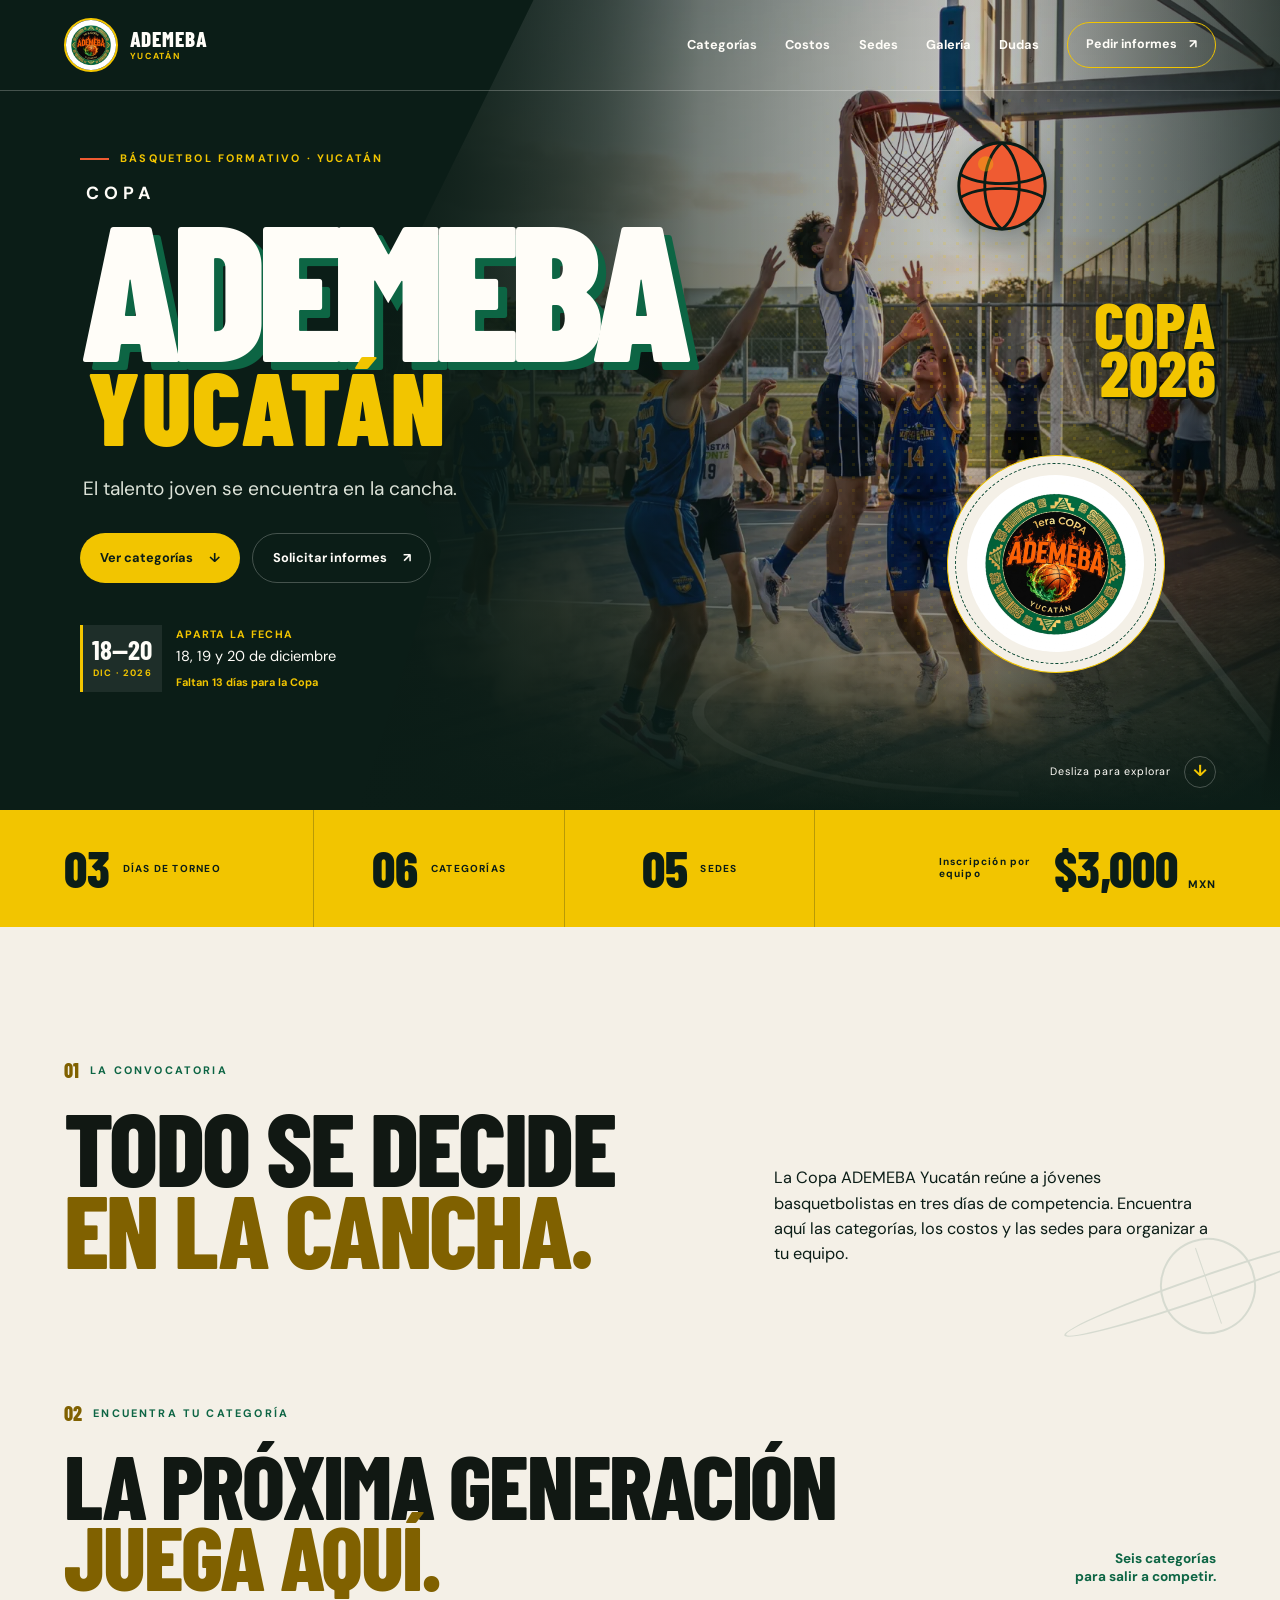
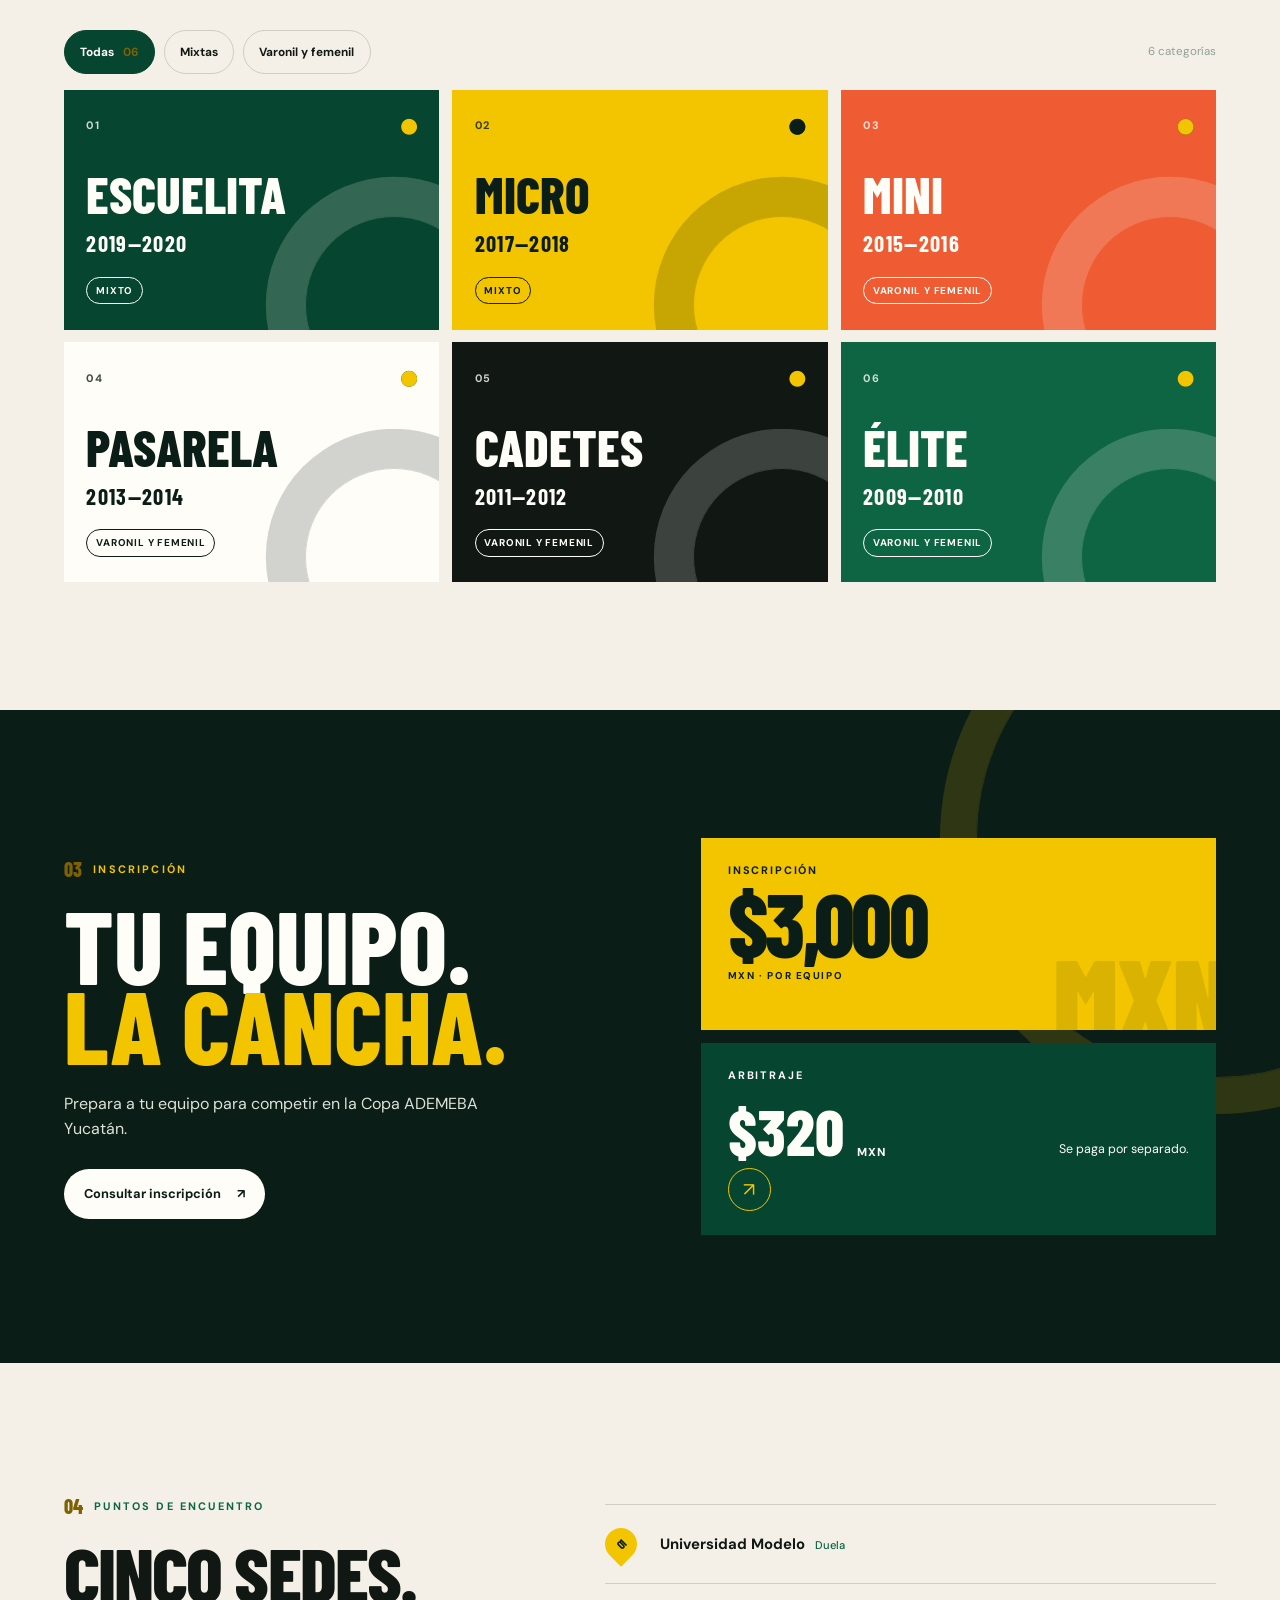
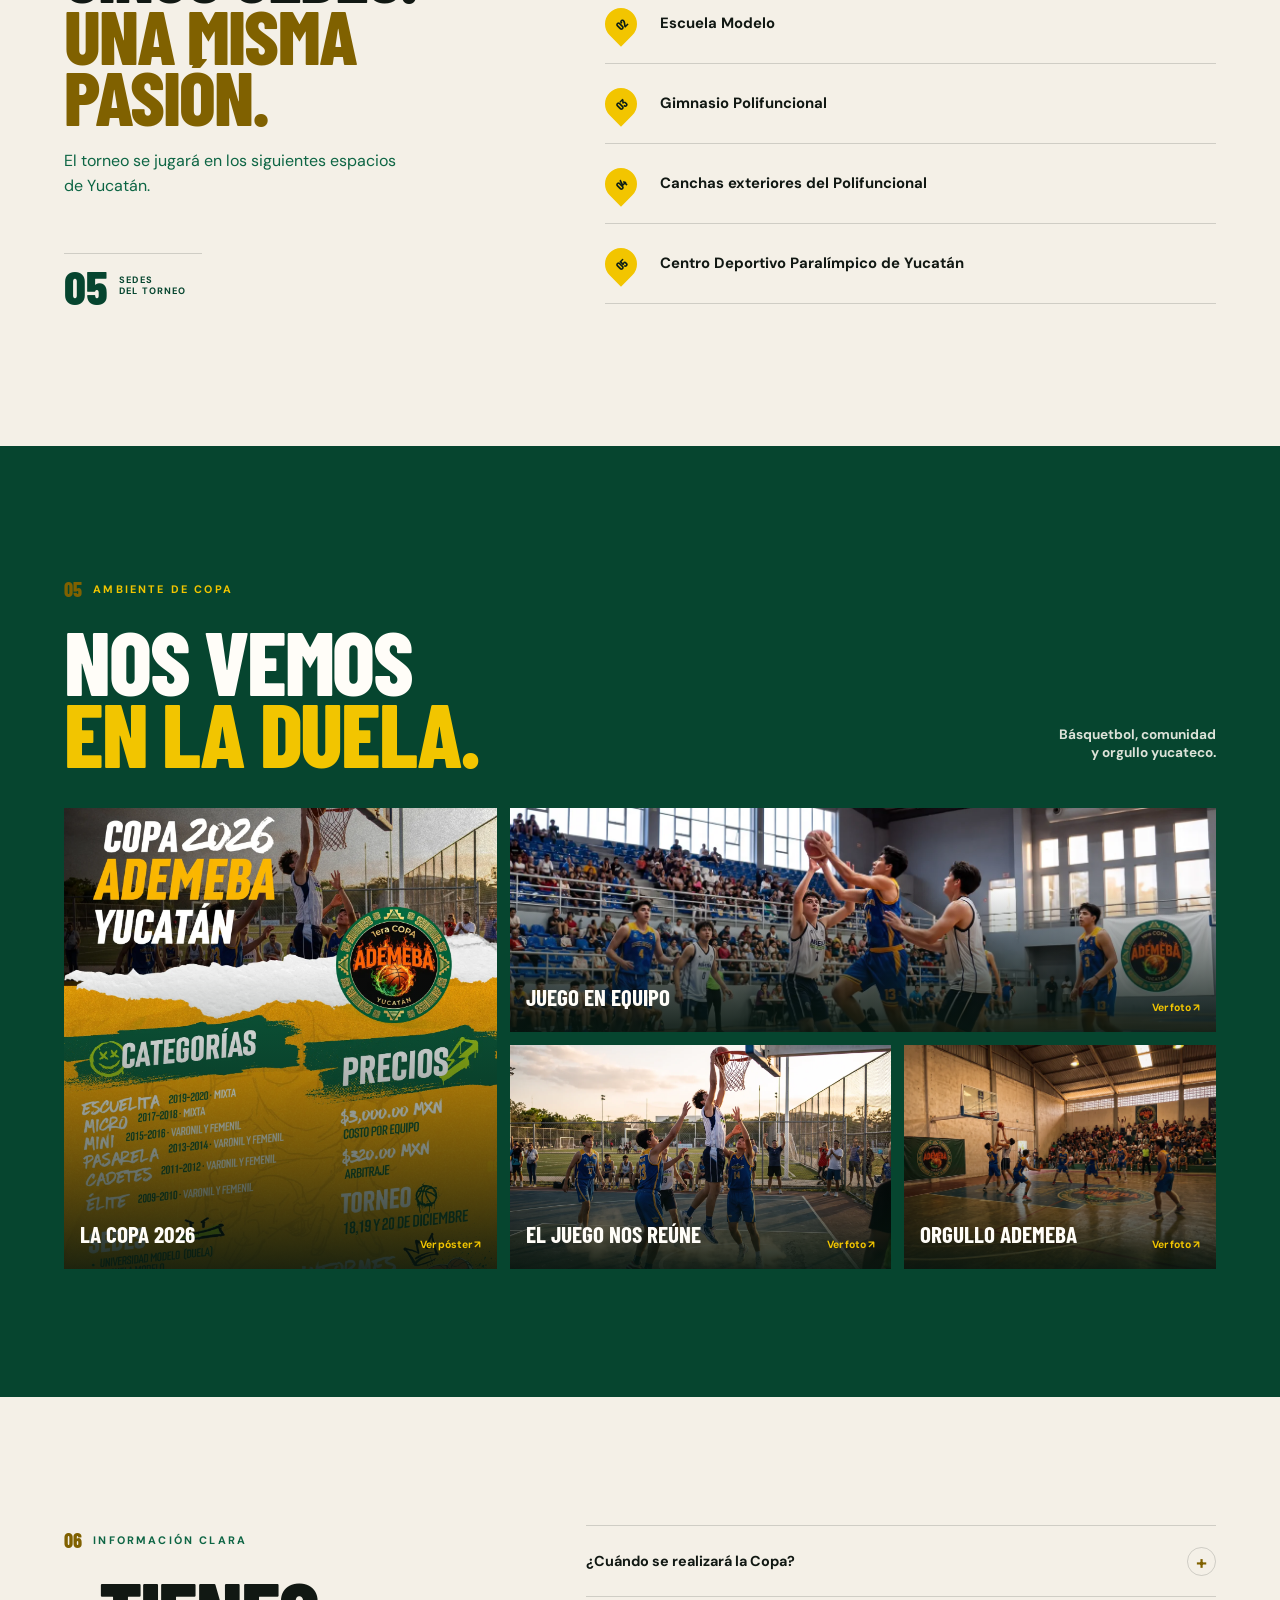
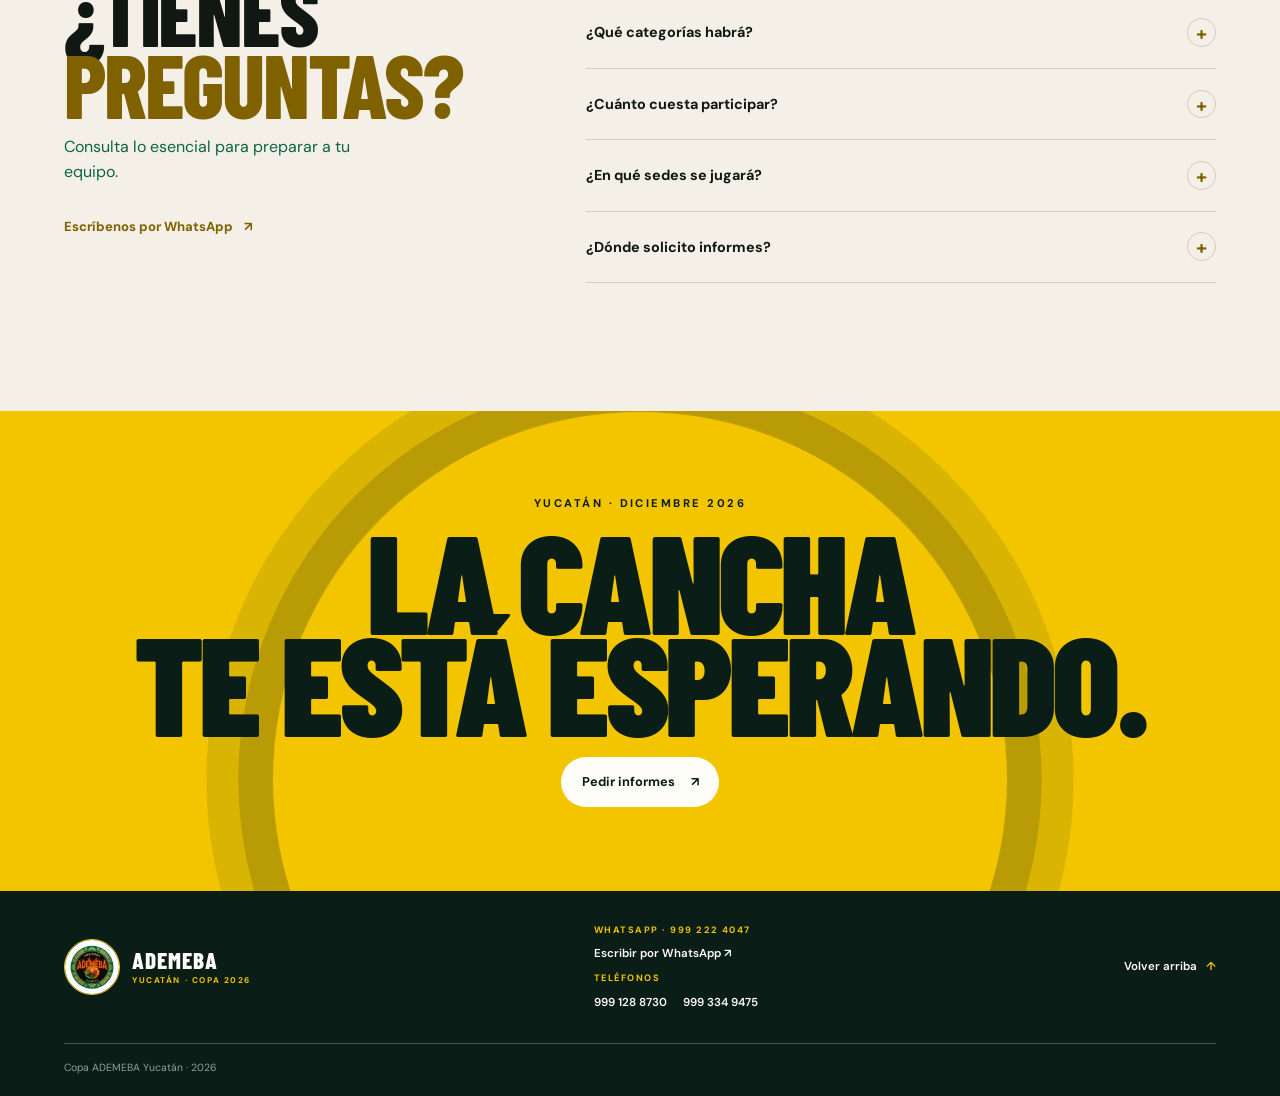
==== index.html @ c9b4b535 "Publish Copa ADEMEBA 2026 information site" ====
<!doctype html>
<html lang="es-MX">
  <head>
    <meta charset="utf-8">
    <meta name="viewport" content="width=device-width, initial-scale=1">
    <meta name="theme-color" content="#0b1d17">
    <meta name="description" content="Conoce las categorías, costos, sedes y fechas de la Copa ADEMEBA Yucatán 2026, del 18 al 20 de diciembre.">
    <meta property="og:type" content="website">
    <meta property="og:title" content="Copa ADEMEBA Yucatán 2026">
    <meta property="og:description" content="Tres días de básquetbol formativo en Yucatán. Consulta categorías, costos y sedes.">
    <meta property="og:image" content="assets/poster-copa-2026.webp">
    <title>Copa ADEMEBA Yucatán 2026</title>
    <link rel="preconnect" href="https://fonts.googleapis.com">
    <link rel="preconnect" href="https://fonts.gstatic.com" crossorigin>
    <link href="https://fonts.googleapis.com/css2?family=Barlow+Condensed:wght@500;600;700;800;900&family=DM+Sans:wght@400;500;600;700&display=swap" rel="stylesheet">
    <link rel="stylesheet" href="styles.css">
    <script src="script.js" defer></script>
  </head>
  <body>
    <a class="skip-link" href="#contenido">Saltar al contenido</a>

    <header class="site-header">
      <div class="nav-shell">
        <a class="brand" href="#inicio" aria-label="ADEMEBA Yucatán, inicio">
          <img src="assets/logo-ademeba-2026.jpg" alt="" width="56" height="56">
          <span class="brand-name">ADEMEBA <small>YUCATÁN</small></span>
        </a>
        <button class="menu-toggle" type="button" aria-expanded="false" aria-controls="site-nav">
          <span>Menú</span><span class="menu-icon" aria-hidden="true"><i></i><i></i></span>
        </button>
        <nav class="site-nav" id="site-nav" aria-label="Navegación principal">
          <a href="#categorias">Categorías</a>
          <a href="#costos">Costos</a>
          <a href="#sedes">Sedes</a>
          <a href="#galeria">Galería</a>
          <a href="#preguntas">Dudas</a>
          <a class="nav-cta" href="https://wa.me/529992224047?text=Hola%2C%20quiero%20informes%20sobre%20la%20Copa%20ADEMEBA%20Yucat%C3%A1n%202026." target="_blank" rel="noopener">Pedir informes <span aria-hidden="true">↗</span></a>
        </nav>
      </div>
    </header>

    <main id="contenido">
      <section class="hero" id="inicio" aria-labelledby="hero-title">
        <div class="hero-photo" aria-hidden="true">
          <img src="assets/basquetbol-exterior.webp" alt="" fetchpriority="high">
        </div>
        <div class="hero-shade" aria-hidden="true"></div>
        <div class="hero-halftone" aria-hidden="true"></div>
        <svg class="hero-ball" viewBox="0 0 100 100" aria-hidden="true" focusable="false">
          <defs><clipPath id="hero-ball-clip"><circle cx="50" cy="50" r="45"></circle></clipPath></defs>
          <circle class="hero-ball-shell" cx="50" cy="50" r="45"></circle>
          <g class="hero-ball-seams" clip-path="url(#hero-ball-clip)">
            <path d="M50 5C26 23 26 77 50 95"></path>
            <path d="M50 5C74 23 74 77 50 95"></path>
            <path d="M5 37c22 14 68 14 90 0"></path>
            <path d="M5 63c22-14 68-14 90 0"></path>
          </g>
          <circle class="hero-ball-glint" cx="33" cy="27" r="8"></circle>
        </svg>
        <div class="hero-content">
          <p class="eyebrow"><span class="eyebrow-mark"></span> BÁSQUETBOL FORMATIVO · YUCATÁN</p>
          <h1 id="hero-title"><span class="hero-kicker">COPA</span><strong>ADEMEBA</strong><em>Yucatán</em></h1>
          <p class="hero-copy">El talento joven se encuentra en la cancha.</p>
          <div class="hero-actions">
            <a class="button button--orange" href="#categorias">Ver categorías <span aria-hidden="true">↓</span></a>
            <a class="button button--outline" href="https://wa.me/529992224047?text=Hola%2C%20quiero%20informes%20sobre%20la%20Copa%20ADEMEBA%20Yucat%C3%A1n%202026." target="_blank" rel="noopener">Solicitar informes <span aria-hidden="true">↗</span></a>
          </div>
          <div class="hero-date">
            <div class="date-stamp"><strong>18—20</strong><span>DIC · 2026</span></div>
            <div><span class="date-label">Aparta la fecha</span><span class="date-caption">18, 19 y 20 de diciembre</span><span class="date-countdown" id="countdown" aria-live="polite">Calculando días para la Copa…</span></div>
          </div>
        </div>
        <div class="hero-badge" role="img" aria-label="Emblema de ADEMEBA Yucatán 2026">
          <img src="assets/logo-ademeba-2026.jpg" alt="" width="180" height="180">
        </div>
        <div class="hero-side-note" aria-hidden="true">COPA<br>2026</div>
        <a class="scroll-cue" href="#datos"><span>Desliza para explorar</span><b aria-hidden="true">↓</b></a>
      </section>

      <section class="quick-facts" id="datos" aria-label="Datos rápidos del torneo">
        <div><strong>03</strong><span>DÍAS DE TORNEO</span></div>
        <div><strong>06</strong><span>CATEGORÍAS</span></div>
        <div><strong>05</strong><span>SEDES</span></div>
        <a href="#costos"><span>Inscripción por equipo</span><strong>$3,000 <small>MXN</small></strong></a>
      </section>

      <section class="intro section-wrap">
        <p class="section-index"><span>01</span> LA CONVOCATORIA</p>
        <div class="intro-grid">
          <h2>Todo se decide<br><span>en la cancha.</span></h2>
          <p>La Copa ADEMEBA Yucatán reúne a jóvenes basquetbolistas en tres días de competencia. Encuentra aquí las categorías, los costos y las sedes para organizar a tu equipo.</p>
        </div>
        <div class="court-line" aria-hidden="true"><span></span><span></span><span></span></div>
      </section>

      <section class="categories section-wrap" id="categorias" aria-labelledby="categories-title">
        <div class="section-heading">
          <div><p class="section-index"><span>02</span> ENCUENTRA TU CATEGORÍA</p><h2 id="categories-title">La próxima generación<br><span>juega aquí.</span></h2></div>
          <p class="section-aside">Seis categorías<br>para salir a competir.</p>
        </div>
        <div class="filter-bar" role="group" aria-label="Filtrar categorías por rama">
          <button class="filter-button is-active" type="button" data-filter="todas" aria-pressed="true">Todas <span>06</span></button>
          <button class="filter-button" type="button" data-filter="mixta" aria-pressed="false">Mixtas</button>
          <button class="filter-button" type="button" data-filter="varonil-femenil" aria-pressed="false">Varonil y femenil</button>
          <span class="filter-status" aria-live="polite">6 categorías</span>
        </div>
        <div class="category-grid">
          <article class="category-card category-card--mix" data-branch="mixta">
            <span class="category-number">01</span><span class="category-ball" aria-hidden="true">●</span>
            <h3>Escuelita</h3><p class="category-years">2019—2020</p><span class="category-branch">Mixto</span>
          </article>
          <article class="category-card category-card--gold" data-branch="mixta">
            <span class="category-number">02</span><span class="category-ball" aria-hidden="true">●</span>
            <h3>Micro</h3><p class="category-years">2017—2018</p><span class="category-branch">Mixto</span>
          </article>
          <article class="category-card category-card--orange" data-branch="varonil-femenil">
            <span class="category-number">03</span><span class="category-ball" aria-hidden="true">●</span>
            <h3>Mini</h3><p class="category-years">2015—2016</p><span class="category-branch">Varonil y femenil</span>
          </article>
          <article class="category-card category-card--paper" data-branch="varonil-femenil">
            <span class="category-number">04</span><span class="category-ball" aria-hidden="true">●</span>
            <h3>Pasarela</h3><p class="category-years">2013—2014</p><span class="category-branch">Varonil y femenil</span>
          </article>
          <article class="category-card category-card--dark" data-branch="varonil-femenil">
            <span class="category-number">05</span><span class="category-ball" aria-hidden="true">●</span>
            <h3>Cadetes</h3><p class="category-years">2011—2012</p><span class="category-branch">Varonil y femenil</span>
          </article>
          <article class="category-card category-card--green" data-branch="varonil-femenil">
            <span class="category-number">06</span><span class="category-ball" aria-hidden="true">●</span>
            <h3>Élite</h3><p class="category-years">2009—2010</p><span class="category-branch">Varonil y femenil</span>
          </article>
        </div>
      </section>

      <section class="costs-band" id="costos" aria-labelledby="costs-title">
        <div class="costs-wrap">
          <div class="costs-copy">
            <p class="section-index"><span>03</span> INSCRIPCIÓN</p>
            <h2 id="costs-title">Tu equipo.<br><span>La cancha.</span></h2>
            <p>Prepara a tu equipo para competir en la Copa ADEMEBA Yucatán.</p>
            <a class="button button--light" href="https://wa.me/529992224047?text=Hola%2C%20quiero%20informes%20para%20inscribir%20a%20mi%20equipo%20en%20la%20Copa%20ADEMEBA%20Yucat%C3%A1n%202026." target="_blank" rel="noopener">Consultar inscripción <span aria-hidden="true">↗</span></a>
          </div>
          <div class="price-stack">
            <article class="price-card price-card--main"><span>INSCRIPCIÓN</span><strong>$3,000</strong><small>MXN · POR EQUIPO</small><i aria-hidden="true">MXN</i></article>
            <article class="price-card price-card--ref"><span>ARBITRAJE</span><strong>$320 <small>MXN</small></strong><p>Se paga por separado.</p><span class="price-whistle" aria-hidden="true">↗</span></article>
          </div>
          <div class="costs-texture" aria-hidden="true"></div>
        </div>
      </section>

      <section class="venues section-wrap" id="sedes" aria-labelledby="venues-title">
        <div class="venues-intro">
          <p class="section-index"><span>04</span> PUNTOS DE ENCUENTRO</p>
          <h2 id="venues-title">Cinco sedes.<br><span>Una misma pasión.</span></h2>
          <p>El torneo se jugará en los siguientes espacios de Yucatán.</p>
          <div class="venue-count"><strong>05</strong><span>SEDES<br>DEL TORNEO</span></div>
        </div>
        <ol class="venue-list">
          <li><span class="venue-pin" aria-hidden="true">01</span><span>Universidad Modelo <small>Duela</small></span></li>
          <li><span class="venue-pin" aria-hidden="true">02</span><span>Escuela Modelo</span></li>
          <li><span class="venue-pin" aria-hidden="true">03</span><span>Gimnasio Polifuncional</span></li>
          <li><span class="venue-pin" aria-hidden="true">04</span><span>Canchas exteriores del Polifuncional</span></li>
          <li><span class="venue-pin" aria-hidden="true">05</span><span>Centro Deportivo Paralímpico de Yucatán</span></li>
        </ol>
      </section>

      <section class="gallery-section" id="galeria" aria-labelledby="gallery-title">
        <div class="section-wrap">
          <div class="section-heading gallery-heading">
            <div><p class="section-index"><span>05</span> AMBIENTE DE COPA</p><h2 id="gallery-title">Nos vemos<br><span>en la duela.</span></h2></div>
            <p class="section-aside">Básquetbol, comunidad<br>y orgullo yucateco.</p>
          </div>
          <div class="gallery-grid">
            <button class="gallery-item gallery-item--poster" type="button" data-lightbox="assets/poster-copa-2026.webp" data-caption="Póster de la Copa ADEMEBA Yucatán 2026">
              <img src="assets/poster-copa-2026.webp" alt="Póster de la Copa ADEMEBA Yucatán 2026" loading="lazy">
              <span class="gallery-caption"><b>La Copa 2026</b><small>Ver póster <i aria-hidden="true">↗</i></small></span>
            </button>
            <button class="gallery-item gallery-item--wide" type="button" data-lightbox="assets/basquetbol-duela-juego.webp" data-caption="Partido juvenil de básquetbol en duela">
              <img src="assets/basquetbol-duela-juego.webp" alt="Jugadores juveniles disputan un balón en una cancha techada" loading="lazy">
              <span class="gallery-caption"><b>Juego en equipo</b><small>Ver foto <i aria-hidden="true">↗</i></small></span>
            </button>
            <button class="gallery-item" type="button" data-lightbox="assets/basquetbol-exterior.webp" data-caption="Juego juvenil de básquetbol al aire libre">
              <img src="assets/basquetbol-exterior.webp" alt="Acción de básquetbol juvenil en una cancha al aire libre" loading="lazy">
              <span class="gallery-caption"><b>El juego nos reúne</b><small>Ver foto <i aria-hidden="true">↗</i></small></span>
            </button>
            <button class="gallery-item" type="button" data-lightbox="assets/basquetbol-duela-ambiente.webp" data-caption="Ambiente de torneo en una cancha de básquetbol">
              <img src="assets/basquetbol-duela-ambiente.webp" alt="Partido y público en una cancha de básquetbol" loading="lazy">
              <span class="gallery-caption"><b>Orgullo ADEMEBA</b><small>Ver foto <i aria-hidden="true">↗</i></small></span>
            </button>
          </div>
        </div>
      </section>

      <section class="faq section-wrap" id="preguntas" aria-labelledby="faq-title">
        <div class="faq-title">
          <p class="section-index"><span>06</span> INFORMACIÓN CLARA</p>
          <h2 id="faq-title">¿Tienes<br><span>preguntas?</span></h2>
          <p>Consulta lo esencial para preparar a tu equipo.</p>
          <a href="https://wa.me/529992224047?text=Hola%2C%20tengo%20una%20pregunta%20sobre%20la%20Copa%20ADEMEBA%20Yucat%C3%A1n%202026." target="_blank" rel="noopener">Escríbenos por WhatsApp <span aria-hidden="true">↗</span></a>
        </div>
        <div class="faq-list">
          <details><summary>¿Cuándo se realizará la Copa?<span aria-hidden="true">+</span></summary><p>Los días 18, 19 y 20 de diciembre de 2026.</p></details>
          <details><summary>¿Qué categorías habrá?<span aria-hidden="true">+</span></summary><p>Escuelita, Micro, Mini, Pasarela, Cadetes y Élite. Escuelita y Micro son mixtas; las demás tienen rama varonil y femenil.</p></details>
          <details><summary>¿Cuánto cuesta participar?<span aria-hidden="true">+</span></summary><p>La inscripción cuesta $3,000 MXN por equipo. El arbitraje es de $320 MXN y se paga por separado.</p></details>
          <details><summary>¿En qué sedes se jugará?<span aria-hidden="true">+</span></summary><p>Universidad Modelo (duela), Escuela Modelo, Gimnasio Polifuncional, canchas exteriores del Polifuncional y Centro Deportivo Paralímpico de Yucatán.</p></details>
          <details><summary>¿Dónde solicito informes?<span aria-hidden="true">+</span></summary><p>Escríbenos por WhatsApp al 999 222 4047. También puedes llamar a los otros teléfonos:</p><div class="faq-phones"><a href="https://wa.me/529992224047" target="_blank" rel="noopener">WhatsApp · 999 222 4047</a><a href="tel:+529991288730">Llamar · 999 128 8730</a><a href="tel:+529993349475">Llamar · 999 334 9475</a></div></details>
        </div>
      </section>

      <section class="final-cta" aria-label="Invitación a la Copa">
        <div class="final-cta-orbit" aria-hidden="true"></div>
        <p>YUCATÁN · DICIEMBRE 2026</p>
        <h2>La cancha<br>te está esperando.</h2>
        <a class="button button--light" href="https://wa.me/529992224047?text=Hola%2C%20quiero%20informes%20para%20participar%20en%20la%20Copa%20ADEMEBA%20Yucat%C3%A1n%202026." target="_blank" rel="noopener">Pedir informes <span aria-hidden="true">↗</span></a>
      </section>
    </main>

    <footer class="site-footer">
      <a class="footer-brand" href="#inicio"><img src="assets/logo-ademeba-2026.jpg" alt="" width="58" height="58"><span class="footer-brand-name">ADEMEBA<small>YUCATÁN · COPA 2026</small></span></a>
      <div class="footer-contacts"><span>WHATSAPP · 999 222 4047</span><a href="https://wa.me/529992224047" target="_blank" rel="noopener">Escribir por WhatsApp ↗</a><span>TELÉFONOS</span><a href="tel:+529991288730">999 128 8730</a><a href="tel:+529993349475">999 334 9475</a></div>
      <a class="back-top" href="#inicio">Volver arriba <span aria-hidden="true">↑</span></a>
      <small class="copyright">Copa ADEMEBA Yucatán · 2026</small>
    </footer>

    <dialog class="lightbox" id="lightbox" aria-label="Vista ampliada de imagen">
      <button class="lightbox-close" type="button" aria-label="Cerrar imagen">×</button>
      <img src="" alt="">
      <p class="lightbox-caption"></p>
    </dialog>
  </body>
</html>
---- styles.css ----
:root {
  color-scheme: light;
  --ink: #111813;
  --forest: #06452f;
  --forest-deep: #0b1d17;
  --forest-mid: #0d6544;
  --orange: #ef5b32;
  --orange-deep: #d94722;
  --gold: #f2c500;
  --gold-deep: #806100;
  --paper: #f4f0e7;
  --white: #fffdf8;
  --mist: #dce2d8;
  --muted: #91a097;
  --line: rgba(17, 24, 19, .16);
  --line-light: rgba(255, 253, 248, .24);
  --shade: rgba(5, 16, 12, .7);
  --shadow: 0 22px 70px rgba(3, 14, 10, .24);
  --display: "Barlow Condensed", Impact, "Arial Narrow", sans-serif;
  --body: "DM Sans", "Segoe UI", sans-serif;
  --page-gutter: clamp(1.25rem, 5vw, 5.5rem);
  --section-space: clamp(5rem, 10vw, 9rem);
}

* { box-sizing: border-box; }
html { scroll-behavior: smooth; scroll-padding-top: 6rem; }
body { margin: 0; background: var(--paper); color: var(--ink); font-family: var(--body); font-size: 1rem; line-height: 1.55; }
body:has(dialog[open]) { overflow: hidden; }
button, a { font: inherit; }
a { color: inherit; }
button:focus-visible, a:focus-visible, summary:focus-visible { outline: 3px solid var(--gold-deep); outline-offset: 4px; }
img { display: block; max-width: 100%; }
::selection { background: var(--gold); color: var(--forest-deep); }

.skip-link { position: fixed; z-index: 30; top: .75rem; left: .75rem; padding: .75rem 1rem; transform: translateY(-160%); background: var(--white); color: var(--ink); }
.skip-link:focus { transform: translateY(0); }
.site-header { position: absolute; z-index: 10; inset: 0 0 auto; color: var(--white); }
.nav-shell { display: flex; align-items: center; justify-content: space-between; min-height: 5.7rem; padding: .8rem var(--page-gutter); border-bottom: 1px solid var(--line-light); }
.brand, .footer-brand { display: inline-flex; align-items: center; gap: .75rem; text-decoration: none; }
.brand img { width: 3.35rem; height: 3.35rem; border: 2px solid var(--gold); border-radius: 50%; object-fit: cover; }
.brand-name, .footer-brand-name { font-family: var(--display); font-size: 1.32rem; font-weight: 800; line-height: .9; letter-spacing: .04em; }
.brand-name small, .footer-brand-name small { display: block; margin-top: .35rem; color: var(--gold); font-family: var(--body); font-size: .55rem; font-weight: 700; letter-spacing: .19em; }
.site-nav { display: flex; align-items: center; gap: clamp(1rem, 2.2vw, 2.2rem); }
.site-nav > a:not(.nav-cta) { color: var(--white); font-size: .8rem; font-weight: 700; text-decoration: none; transition: color .2s ease; }
.site-nav > a:not(.nav-cta):hover { color: var(--gold); }
.nav-cta { display: inline-flex; gap: .8rem; align-items: center; padding: .78rem 1.1rem; border: 1px solid var(--gold); border-radius: 999px; color: var(--white); font-size: .78rem; font-weight: 700; text-decoration: none; transition: background .2s ease, color .2s ease; }
.nav-cta:hover { background: var(--gold); color: var(--forest-deep); }
.menu-toggle { display: none; }

.hero { position: relative; display: flex; min-height: min(52rem, 100svh); min-height: clamp(43rem, 90svh, 61rem); align-items: center; overflow: hidden; isolation: isolate; background: var(--forest-deep); color: var(--white); }
.hero-photo, .hero-photo::after, .hero-shade, .hero-halftone { position: absolute; inset: 0; }
.hero-photo { z-index: -3; left: 28%; clip-path: polygon(19% 0, 100% 0, 100% 100%, 0 100%, 9% 68%, 0 44%); }
.hero-photo img { width: 100%; height: 100%; object-fit: cover; object-position: 55% center; }
.hero-photo::after { content: ""; background: linear-gradient(90deg, var(--forest-deep), transparent 37%, rgba(5, 16, 12, .08) 65%, var(--shade)); mix-blend-mode: multiply; }
.hero-shade { z-index: -2; background: linear-gradient(90deg, var(--forest-deep) 0%, rgba(11, 29, 23, .98) 24%, rgba(11, 29, 23, .72) 47%, rgba(11, 29, 23, .12) 78%, rgba(11, 29, 23, .34) 100%), linear-gradient(0deg, var(--forest-deep), transparent 28%); }
.hero-halftone { z-index: -1; inset: 10% 7% 8% auto; width: 36%; opacity: .26; background-image: radial-gradient(var(--gold) 1.4px, transparent 1.6px); background-size: 13px 13px; mask-image: radial-gradient(ellipse at 55% 43%, var(--ink) 0%, transparent 70%); pointer-events: none; }
.hero-ball { position: absolute; z-index: 1; top: 17%; right: clamp(7rem, 18vw, 17rem); width: clamp(4rem, 7.5vw, 6.8rem); overflow: visible; filter: drop-shadow(0 .7rem 1rem rgba(3, 14, 10, .35)); pointer-events: none; animation: basketball-float 5.2s ease-in-out infinite; }
.hero-ball-shell { fill: var(--orange); stroke: var(--forest-deep); stroke-width: 3; }
.hero-ball-seams { fill: none; stroke: var(--forest-deep); stroke-linecap: round; stroke-width: 3; }
.hero-ball-glint { fill: var(--gold); opacity: .35; }
.hero-content { width: min(100%, 78rem); margin: 0 auto; padding: 9rem var(--page-gutter) 7rem; animation: hero-arrive .8s cubic-bezier(.2, .75, .25, 1) both; }
.eyebrow, .section-index { display: flex; align-items: center; gap: .7rem; margin: 0 0 1.25rem; font-size: .68rem; font-weight: 700; letter-spacing: .2em; }
.eyebrow { color: var(--gold); }
.eyebrow-mark { width: 1.8rem; height: 2px; background: var(--orange); }
.hero h1 { max-width: 52rem; margin: 0; font-family: var(--display); font-size: clamp(6.3rem, 15vw, 13.4rem); font-weight: 900; line-height: .72; letter-spacing: -.045em; text-transform: uppercase; }
.hero-kicker { display: block; margin: 0 0 1.05rem .35rem; color: var(--white); font-family: var(--body); font-size: clamp(.86rem, 1.6vw, 1.1rem); font-weight: 700; letter-spacing: .3em; }
.hero h1 strong { display: block; color: var(--white); font-weight: 900; text-shadow: .045em .04em 0 var(--forest-mid); }
.hero h1 em { display: block; margin: .14em 0 0 .08em; color: var(--gold); font-size: .53em; font-style: normal; letter-spacing: .015em; }
.hero-copy { max-width: 27rem; margin: 2rem 0 0 .2rem; color: var(--mist); font-size: clamp(1rem, 1.6vw, 1.2rem); }
.hero-actions { display: flex; flex-wrap: wrap; gap: .75rem; margin-top: 1.8rem; }
.button { display: inline-flex; min-height: 3.15rem; align-items: center; justify-content: center; gap: 1rem; padding: .75rem 1.2rem; border: 1px solid transparent; border-radius: 999px; font-size: .8rem; font-weight: 700; text-decoration: none; transition: transform .2s ease, background .2s ease, color .2s ease; }
.button:hover { transform: translateY(-2px); }
.button--orange { background: var(--gold); color: var(--forest-deep); }
.button--orange:hover { background: #ffd633; }
.button--outline { border-color: var(--line-light); color: var(--white); }
.button--outline:hover { background: var(--white); color: var(--forest-deep); }
.button--light { background: var(--white); color: var(--forest-deep); }
.button--light:hover { background: var(--gold); }
.hero-date { display: flex; align-items: center; gap: .9rem; margin-top: 2.6rem; }
.date-stamp { display: grid; min-width: 5.1rem; min-height: 4.2rem; place-content: center; border-left: 3px solid var(--gold); background: rgba(255, 253, 248, .08); text-align: center; }
.date-stamp strong { font-family: var(--display); font-size: 1.7rem; line-height: .9; }
.date-stamp span { margin-top: .28rem; color: var(--gold); font-size: .58rem; font-weight: 700; letter-spacing: .13em; }
.date-label, .date-caption { display: block; }
.date-label { color: var(--gold); font-size: .67rem; font-weight: 700; letter-spacing: .12em; text-transform: uppercase; }
.date-caption { margin-top: .22rem; color: var(--white); font-size: .91rem; }
.date-countdown { display: block; margin-top: .32rem; color: var(--gold); font-size: .68rem; font-weight: 700; }
.hero-badge { position: absolute; right: clamp(2rem, 9vw, 9rem); bottom: 17%; display: grid; width: clamp(8rem, 17vw, 14rem); aspect-ratio: 1; place-items: center; transform: rotate(7deg); border: 1px solid var(--gold); border-radius: 50%; background: var(--paper); box-shadow: var(--shadow); }
.hero-badge::before { position: absolute; inset: .45rem; border: 1px dashed var(--forest); border-radius: 50%; content: ""; }
.hero-badge img { width: 82%; height: 82%; border-radius: 50%; object-fit: cover; }
.hero-side-note { position: absolute; top: 37%; right: var(--page-gutter); color: var(--gold); font-family: var(--display); font-size: clamp(2.4rem, 5vw, 4.5rem); font-weight: 800; line-height: .76; text-align: right; text-shadow: 2px 2px 0 var(--forest-deep); }
.scroll-cue { position: absolute; right: var(--page-gutter); bottom: 1.4rem; display: flex; align-items: center; gap: .8rem; color: var(--white); font-size: .67rem; letter-spacing: .08em; text-decoration: none; }
.scroll-cue b { display: grid; width: 2rem; height: 2rem; place-items: center; border: 1px solid var(--line-light); border-radius: 50%; color: var(--gold); font-size: 1rem; }

.quick-facts { display: grid; grid-template-columns: repeat(3, 1fr) 1.6fr; align-items: stretch; padding: 0 var(--page-gutter); background: var(--gold); color: var(--forest-deep); }
.quick-facts > div, .quick-facts > a { display: flex; min-height: 7.3rem; align-items: center; justify-content: center; gap: .8rem; border-right: 1px solid rgba(11, 29, 23, .25); text-decoration: none; }
.quick-facts > div:first-child { justify-content: flex-start; }
.quick-facts > a { justify-content: flex-end; border: 0; }
.quick-facts strong { font-family: var(--display); font-size: clamp(2.5rem, 4vw, 3.6rem); font-weight: 800; line-height: .8; }
.quick-facts span { font-size: .63rem; font-weight: 700; letter-spacing: .12em; }
.quick-facts a > span { max-width: 6.4rem; line-height: 1.2; }
.quick-facts a > strong { white-space: nowrap; }
.quick-facts small { font-family: var(--body); font-size: .68rem; letter-spacing: .1em; }

.section-wrap { width: min(100%, 80rem); margin-inline: auto; padding-inline: var(--page-gutter); }
.intro { position: relative; padding-block: var(--section-space) calc(var(--section-space) - 1rem); overflow: hidden; }
.section-index { color: var(--forest-mid); }
.section-index span { color: var(--gold-deep); font-family: var(--display); font-size: 1.25rem; font-weight: 800; letter-spacing: 0; }
.intro-grid { display: grid; grid-template-columns: 1.2fr .8fr; align-items: end; gap: 3rem; }
.intro h2, .section-heading h2, .venues h2, .faq h2 { margin: 0; font-family: var(--display); font-size: clamp(3.6rem, 8vw, 7rem); font-weight: 800; line-height: .8; letter-spacing: -.025em; text-transform: uppercase; }
.intro h2 span, .section-heading h2 span, .venues h2 span, .faq h2 span { color: var(--gold-deep); }
.intro-grid > p { max-width: 29rem; margin: 0 0 .2rem; color: var(--forest-deep); font-size: 1.02rem; }
.court-line { position: absolute; right: -5rem; bottom: 3.5rem; display: flex; width: 19rem; height: 5rem; align-items: center; justify-content: center; transform: rotate(-19deg); opacity: .12; }
.court-line span:first-child { position: absolute; width: 100%; height: 1.5rem; border: 2px solid var(--forest); border-radius: 50%; }
.court-line span:nth-child(2) { width: 1px; height: 100%; background: var(--forest); }
.court-line span:nth-child(3) { position: absolute; width: 6rem; height: 6rem; border: 2px solid var(--forest); border-radius: 50%; }

.categories { padding-block: 1rem var(--section-space); }
.section-heading { display: flex; align-items: end; justify-content: space-between; gap: 2rem; }
.section-heading h2 { font-size: clamp(3.5rem, 7vw, 6.5rem); }
.section-aside { margin: 0 0 .35rem; color: var(--forest-mid); font-size: .85rem; font-weight: 700; line-height: 1.35; text-align: right; }
.filter-bar { display: flex; align-items: center; gap: .55rem; margin: 2.4rem 0 1rem; }
.filter-button { display: inline-flex; align-items: center; gap: .55rem; min-height: 2.7rem; padding: .5rem .95rem; border: 1px solid var(--line); border-radius: 999px; background: transparent; color: var(--ink); cursor: pointer; font-size: .74rem; font-weight: 700; transition: background .2s ease, color .2s ease, border-color .2s ease; }
.filter-button:hover, .filter-button.is-active { border-color: var(--forest); background: var(--forest); color: var(--white); }
.filter-button span { color: var(--gold-deep); }
.filter-status { margin-left: auto; color: var(--muted); font-size: .72rem; }
.category-grid { display: grid; grid-template-columns: repeat(3, 1fr); gap: .8rem; }
.category-card { position: relative; min-height: 15rem; padding: 1.4rem; overflow: hidden; isolation: isolate; }
.category-card::after { position: absolute; z-index: -1; right: -2.7rem; bottom: -4rem; width: 11rem; height: 11rem; border: 1px solid currentColor; border-radius: 50%; box-shadow: 0 0 0 1.2rem transparent, 0 0 0 1.25rem currentColor, 0 0 0 2.4rem transparent, 0 0 0 2.45rem currentColor; content: ""; opacity: .18; }
.category-number { color: currentColor; font-size: .68rem; font-weight: 700; letter-spacing: .16em; opacity: .8; }
.category-ball { position: absolute; top: 1rem; right: 1.2rem; color: var(--gold); font-size: 2.3rem; line-height: 1; text-shadow: 0 0 0 var(--forest); }
.category-card--gold .category-ball { color: var(--forest-deep); }
.category-card h3 { margin: 2.2rem 0 0; font-family: var(--display); font-size: clamp(2.6rem, 4vw, 3.65rem); font-weight: 800; line-height: .85; text-transform: uppercase; }
.category-years { margin: .65rem 0 1rem; font-family: var(--display); font-size: 1.4rem; font-weight: 700; letter-spacing: .06em; }
.category-branch { display: inline-block; padding: .32rem .55rem; border: 1px solid currentColor; border-radius: 999px; font-size: .62rem; font-weight: 700; letter-spacing: .08em; text-transform: uppercase; }
.category-card--mix { background: var(--forest); color: var(--white); }
.category-card--gold { background: var(--gold); color: var(--forest-deep); }
.category-card--orange { background: var(--orange); color: var(--white); }
.category-card--paper { background: var(--white); color: var(--forest-deep); }
.category-card--dark { background: var(--ink); color: var(--white); }
.category-card--green { background: var(--forest-mid); color: var(--white); }
.category-card[hidden] { display: none; }

.costs-band { position: relative; overflow: hidden; background: var(--forest-deep); color: var(--white); }
.costs-wrap { position: relative; display: grid; width: min(100%, 80rem); grid-template-columns: 1fr .9fr; align-items: center; gap: 4rem; margin: auto; padding: var(--section-space) var(--page-gutter); isolation: isolate; }
.costs-copy { max-width: 36rem; }
.costs-copy .section-index { color: var(--gold); }
.costs-copy h2 { margin: 0; font-family: var(--display); font-size: clamp(4rem, 8vw, 7rem); font-weight: 800; line-height: .78; text-transform: uppercase; }
.costs-copy h2 span { color: var(--gold); }
.costs-copy > p:not(.section-index) { max-width: 26rem; margin: 1.7rem 0; color: var(--mist); }
.price-stack { display: grid; gap: .8rem; }
.price-card { position: relative; min-height: 12rem; padding: 1.5rem 1.7rem; overflow: hidden; }
.price-card > span:first-child { display: block; font-size: .68rem; font-weight: 700; letter-spacing: .17em; }
.price-card--main { background: var(--gold); color: var(--forest-deep); }
.price-card--main strong { display: block; margin-top: .15rem; font-family: var(--display); font-size: clamp(4.2rem, 7vw, 6.4rem); font-weight: 800; line-height: .9; letter-spacing: -.04em; }
.price-card--main small { font-size: .62rem; font-weight: 700; letter-spacing: .16em; }
.price-card--main i { position: absolute; right: -1rem; bottom: -3.2rem; color: rgba(11, 29, 23, .1); font-family: var(--display); font-size: 7rem; font-style: normal; font-weight: 900; }
.price-card--ref { display: grid; grid-template-columns: 1fr auto; align-items: end; background: var(--forest); color: var(--white); }
.price-card--ref > span:first-child { grid-column: 1 / -1; align-self: start; }
.price-card--ref strong { font-family: var(--display); font-size: clamp(3rem, 5vw, 4rem); font-weight: 800; line-height: .9; }
.price-card--ref strong small { font-family: var(--body); font-size: .72rem; letter-spacing: .08em; }
.price-card--ref p { margin: .4rem 0 0; font-size: .78rem; }
.price-whistle { display: grid; width: 2.7rem; height: 2.7rem; place-items: center; border: 1px solid var(--gold); border-radius: 50%; color: var(--gold); font-size: 1.2rem; }
.costs-texture { position: absolute; z-index: -1; top: -7rem; right: -11rem; width: 30rem; aspect-ratio: 1; border: 1px solid var(--gold); border-radius: 50%; opacity: .15; box-shadow: 0 0 0 1.1rem transparent, 0 0 0 1.15rem var(--gold), 0 0 0 2.2rem transparent, 0 0 0 2.25rem var(--gold); }

.venues { display: grid; grid-template-columns: .85fr 1.15fr; gap: clamp(2rem, 7vw, 6rem); padding-block: var(--section-space); }
.venues-intro h2 { font-size: clamp(3.4rem, 6vw, 5.5rem); }
.venues-intro > p:not(.section-index) { max-width: 22rem; margin: 1.4rem 0; color: var(--forest-mid); }
.venue-count { display: inline-flex; align-items: center; gap: .7rem; margin-top: 2rem; padding: .8rem 1rem .8rem 0; border-top: 1px solid var(--line); color: var(--forest); }
.venue-count strong { font-family: var(--display); font-size: 3rem; font-weight: 800; line-height: .8; }
.venue-count span { font-size: .58rem; font-weight: 700; letter-spacing: .12em; line-height: 1.2; }
.venue-list { align-self: center; margin: 0; padding: 0; list-style: none; }
.venue-list li { display: grid; grid-template-columns: 2.5rem 1fr; align-items: center; gap: .9rem; min-height: 5rem; border-bottom: 1px solid var(--line); }
.venue-list li:first-child { border-top: 1px solid var(--line); }
.venue-pin { display: grid; width: 2rem; height: 2rem; place-items: center; transform: rotate(-45deg); border-radius: 50% 50% 50% 0; background: var(--gold); color: var(--forest-deep); font-family: var(--display); font-size: .75rem; font-weight: 700; }
.venue-list li span:nth-child(2) { font-size: .93rem; font-weight: 700; }
.venue-list li small { display: inline-block; margin-left: .4rem; color: var(--forest-mid); font-size: .7rem; font-weight: 500; }

.gallery-section { padding-block: var(--section-space); background: var(--forest); color: var(--white); }
.gallery-section .section-index { color: var(--gold); }
.gallery-heading { margin-bottom: 2.5rem; }
.gallery-heading h2 span { color: var(--gold); }
.gallery-heading .section-aside { color: var(--mist); }
.gallery-grid { display: grid; grid-template-columns: 1.25fr 1.1fr .9fr; grid-template-rows: 14rem 14rem; gap: .8rem; }
.gallery-item { position: relative; min-width: 0; padding: 0; overflow: hidden; border: 0; background: var(--forest-deep); color: var(--white); cursor: zoom-in; text-align: left; }
.gallery-item--poster { grid-row: span 2; }
.gallery-item--wide { grid-column: span 2; }
.gallery-item img { width: 100%; height: 100%; object-fit: cover; transition: transform .45s cubic-bezier(.2,.7,.2,1), filter .3s ease; }
.gallery-item--poster img { object-position: center 18%; }
.gallery-item::after { position: absolute; inset: 35% 0 0; background: linear-gradient(0deg, rgba(6, 21, 15, .9), transparent); content: ""; }
.gallery-item:hover img { transform: scale(1.04); filter: saturate(1.1); }
.gallery-caption { position: absolute; z-index: 1; right: 1rem; bottom: 1rem; left: 1rem; display: flex; align-items: end; justify-content: space-between; gap: .8rem; }
.gallery-caption b { font-family: var(--display); font-size: 1.45rem; font-weight: 700; text-transform: uppercase; }
.gallery-caption small { flex: none; color: var(--gold); font-size: .65rem; font-weight: 700; }
.gallery-caption i { font-style: normal; }

.faq { display: grid; grid-template-columns: .8fr 1.2fr; gap: clamp(2rem, 8vw, 7rem); padding-block: var(--section-space); }
.faq-title h2 { font-size: clamp(4rem, 7vw, 6rem); }
.faq-title > p:not(.section-index) { max-width: 19rem; color: var(--forest-mid); }
.faq-title > a { display: inline-flex; align-items: center; gap: .7rem; margin-top: 1rem; color: var(--gold-deep); font-size: .82rem; font-weight: 700; text-decoration: none; }
.faq-list { border-top: 1px solid var(--line); }
.faq-list details { border-bottom: 1px solid var(--line); }
.faq-list summary { display: flex; min-height: 4.4rem; align-items: center; justify-content: space-between; gap: 1rem; cursor: pointer; font-size: .9rem; font-weight: 700; list-style: none; }
.faq-list summary::-webkit-details-marker { display: none; }
.faq-list summary span { display: grid; width: 1.8rem; height: 1.8rem; flex: none; place-items: center; border: 1px solid var(--line); border-radius: 50%; color: var(--gold-deep); font-size: 1.2rem; transition: transform .2s ease, background .2s ease; }
.faq-list details[open] summary span { transform: rotate(45deg); background: var(--gold); color: var(--forest-deep); }
.faq-list details > p { max-width: 42rem; margin: -.1rem 2rem 1.25rem 0; color: var(--forest-mid); font-size: .84rem; }
.faq-phones { display: flex; flex-wrap: wrap; gap: .5rem; margin: -.25rem 0 1.25rem; }
.faq-phones a { padding: .4rem .65rem; border: 1px solid var(--line); border-radius: 999px; color: var(--forest); font-size: .72rem; font-weight: 700; text-decoration: none; }
.faq-phones a:hover { border-color: var(--gold-deep); color: var(--gold-deep); }

.final-cta { position: relative; display: grid; min-height: 30rem; align-content: center; justify-items: center; overflow: hidden; padding: 4rem var(--page-gutter); background: var(--gold); color: var(--forest-deep); isolation: isolate; text-align: center; }
.final-cta > p { margin: 0 0 1rem; font-size: .7rem; font-weight: 700; letter-spacing: .22em; }
.final-cta h2 { margin: 0 0 1.6rem; font-family: var(--display); font-size: clamp(4.5rem, 11vw, 9rem); font-weight: 900; line-height: .72; letter-spacing: -.035em; text-transform: uppercase; }
.final-cta .button { position: relative; z-index: 1; }
.final-cta-orbit { position: absolute; z-index: -1; width: min(70vw, 46rem); aspect-ratio: 1; border: 1px solid rgba(11, 29, 23, .24); border-radius: 50%; box-shadow: 0 0 0 2rem transparent, 0 0 0 2.1rem rgba(11, 29, 23, .16), 0 0 0 4rem transparent, 0 0 0 4.1rem rgba(11, 29, 23, .1); }

.site-footer { display: grid; grid-template-columns: 1fr 1fr auto; align-items: center; gap: 2rem; padding: 2rem var(--page-gutter) 1.2rem; background: var(--forest-deep); color: var(--white); }
.footer-brand img { width: 3.5rem; height: 3.5rem; border: 1px solid var(--gold); border-radius: 50%; object-fit: cover; }
.footer-brand-name { font-size: 1.45rem; }
.footer-brand-name small { color: var(--gold); font-size: .52rem; }
.footer-contacts { display: flex; flex-wrap: wrap; align-items: center; gap: .5rem 1rem; }
.footer-contacts span { width: 100%; color: var(--gold); font-size: .58rem; font-weight: 700; letter-spacing: .16em; }
.footer-contacts a, .back-top { color: var(--white); font-size: .72rem; font-weight: 600; text-decoration: none; }
.footer-contacts a:hover, .back-top:hover { color: var(--gold); }
.back-top { justify-self: end; }
.back-top span { margin-left: .4rem; color: var(--gold); }
.copyright { grid-column: 1 / -1; padding-top: 1rem; border-top: 1px solid var(--line-light); color: var(--muted); font-size: .65rem; }
.lightbox { position: fixed; width: min(92vw, 68rem); max-width: none; max-height: 92svh; padding: 1rem; overflow: visible; border: 1px solid var(--line-light); background: var(--forest-deep); color: var(--white); box-shadow: var(--shadow); }
.lightbox::backdrop { background: var(--shade); backdrop-filter: blur(5px); }
.lightbox img { max-width: 100%; max-height: 78svh; margin: auto; object-fit: contain; }
.lightbox-caption { margin: .6rem 3rem 0 .2rem; color: var(--mist); font-size: .76rem; }
.lightbox-close { position: absolute; top: -.8rem; right: -.8rem; display: grid; width: 2.7rem; height: 2.7rem; place-items: center; border: 1px solid var(--gold); border-radius: 50%; background: var(--gold); color: var(--forest-deep); cursor: pointer; font-size: 1.7rem; line-height: 1; }

@keyframes basketball-float {
  0%, 100% { transform: translate3d(0, 0, 0) rotate(-8deg); }
  50% { transform: translate3d(-.45rem, -.9rem, 0) rotate(8deg); }
}

@keyframes hero-arrive {
  from { opacity: 0; transform: translateY(1.1rem); }
  to { opacity: 1; transform: translateY(0); }
}

@media (min-width: 1500px) {
  .hero-content { padding-inline: 0; }
}

@media (max-width: 900px) {
  .nav-shell { min-height: 5.1rem; }
  .menu-toggle { display: flex; align-items: center; gap: .7rem; padding: .6rem 0 .6rem .7rem; border: 0; background: transparent; color: var(--white); cursor: pointer; font-size: .72rem; font-weight: 700; }
  .menu-icon { display: grid; gap: 4px; }
  .menu-icon i { display: block; width: 1.1rem; height: 2px; background: var(--gold); transition: transform .2s ease; }
  .menu-toggle[aria-expanded="true"] .menu-icon i:first-child { transform: translateY(3px) rotate(45deg); }
  .menu-toggle[aria-expanded="true"] .menu-icon i:last-child { transform: translateY(-3px) rotate(-45deg); }
  .site-nav { position: absolute; top: 100%; right: var(--page-gutter); left: var(--page-gutter); display: none; align-items: stretch; gap: 0; padding: .6rem 1rem; border: 1px solid var(--line-light); background: var(--forest-deep); box-shadow: var(--shadow); }
  .site-nav.is-open { display: grid; }
  .site-nav > a:not(.nav-cta) { padding: .85rem 0; border-bottom: 1px solid var(--line-light); }
  .nav-cta { justify-content: center; margin: .8rem 0 .35rem; }
  .hero { min-height: 48rem; }
  .hero-photo { left: 18%; }
  .hero-ball { top: 12%; right: 12%; width: 4.5rem; }
  .hero-badge { right: 7%; bottom: 12%; }
  .hero-side-note { top: auto; right: 8%; bottom: 39%; font-size: 2.8rem; }
  .quick-facts { grid-template-columns: repeat(3, 1fr); }
  .quick-facts > a { grid-column: 1 / -1; min-height: 5.4rem; justify-content: center; border-top: 1px solid rgba(11, 29, 23, .25); }
  .quick-facts > div { min-height: 5.6rem; }
  .quick-facts > div:first-child { justify-content: center; }
  .intro-grid { grid-template-columns: 1fr; gap: 1.5rem; }
  .category-grid { grid-template-columns: repeat(2, 1fr); }
  .costs-wrap { grid-template-columns: 1fr 1fr; gap: 2.2rem; }
  .costs-copy { grid-column: 1 / -1; }
  .costs-copy > p:not(.section-index) { max-width: 40rem; }
  .venues { grid-template-columns: 1fr; gap: 1.7rem; }
  .venue-count { display: none; }
  .gallery-grid { grid-template-columns: 1fr 1fr; grid-template-rows: 17rem 13rem 13rem; }
  .gallery-item--poster { grid-row: span 2; }
  .gallery-item--wide { grid-column: auto; }
  .faq { grid-template-columns: 1fr; gap: 2rem; }
}

@media (max-width: 600px) {
  :root { --page-gutter: 1.15rem; --section-space: 4.5rem; }
  body { font-size: .94rem; }
  .brand img { width: 2.9rem; height: 2.9rem; }
  .brand-name { font-size: 1.15rem; }
  .hero { min-height: 47rem; min-height: 94svh; align-items: end; }
  .hero-ball { display: none; }
  .hero-photo { inset: 0 0 0 4%; clip-path: polygon(0 0, 100% 0, 100% 100%, 0 100%); }
  .hero-photo img { object-position: 53% center; }
  .hero-shade { background: linear-gradient(0deg, var(--forest-deep) 2%, rgba(11, 29, 23, .91) 31%, rgba(11, 29, 23, .38) 73%, rgba(11, 29, 23, .25) 100%), linear-gradient(90deg, rgba(11, 29, 23, .4), transparent); }
  .hero-halftone { inset: 16% 0 auto auto; width: 55%; height: 40%; }
  .hero-content { padding: 8rem var(--page-gutter) 6.5rem; }
  .eyebrow { font-size: .58rem; letter-spacing: .14em; }
  .hero h1 { font-size: clamp(5.5rem, 23vw, 8.2rem); }
  .hero-kicker { font-size: .76rem; }
  .hero-copy { max-width: 19rem; margin-top: 1.4rem; font-size: .96rem; }
  .hero-actions { gap: .55rem; }
  .button { min-height: 2.9rem; padding-inline: .9rem; font-size: .72rem; }
  .hero-date { margin-top: 1.8rem; }
  .hero-badge { top: 6.8rem; right: var(--page-gutter); bottom: auto; width: 6.8rem; }
  .hero-badge::before { inset: .25rem; }
  .hero-side-note { top: 31%; right: var(--page-gutter); bottom: auto; font-size: 2rem; }
  .scroll-cue { bottom: .9rem; font-size: .59rem; }
  .scroll-cue b { width: 1.7rem; height: 1.7rem; }
  .quick-facts { padding-inline: .6rem; }
  .quick-facts > div { flex-direction: column; gap: .4rem; text-align: center; }
  .quick-facts strong { font-size: 2.4rem; }
  .quick-facts span { font-size: .53rem; }
  .quick-facts > a { gap: .65rem; }
  .quick-facts a > strong { font-size: 2.6rem; }
  .intro h2, .section-heading h2, .venues h2, .faq h2 { font-size: clamp(3.4rem, 17vw, 5rem); }
  .intro-grid > p { font-size: .92rem; }
  .section-heading { align-items: start; }
  .section-aside { display: none; }
  .filter-bar { flex-wrap: wrap; gap: .4rem; margin-top: 1.7rem; }
  .filter-button { min-height: 2.45rem; padding: .45rem .7rem; font-size: .65rem; }
  .filter-status { width: 100%; margin: .3rem 0 0; }
  .category-grid { grid-template-columns: 1fr 1fr; gap: .55rem; }
  .category-card { min-height: 12rem; padding: .9rem; }
  .category-card h3 { margin-top: 1.8rem; font-size: clamp(2rem, 9vw, 3rem); }
  .category-years { font-size: 1.08rem; }
  .category-branch { font-size: .52rem; }
  .category-number { font-size: .58rem; }
  .category-ball { top: .75rem; right: .8rem; font-size: 1.7rem; }
  .costs-wrap { grid-template-columns: 1fr; padding-block: var(--section-space); }
  .costs-copy { grid-column: auto; }
  .costs-copy h2 { font-size: clamp(4rem, 19vw, 6rem); }
  .price-card { min-height: 10.2rem; padding: 1.2rem; }
  .price-card--main strong { font-size: 4.4rem; }
  .venues { padding-block: var(--section-space); }
  .venue-list li { grid-template-columns: 2.2rem 1fr; gap: .6rem; min-height: 4.5rem; }
  .venue-list li span:nth-child(2) { font-size: .82rem; }
  .venue-list li small { display: block; margin: .1rem 0 0; }
  .gallery-heading { margin-bottom: 1.4rem; }
  .gallery-grid { grid-template-columns: 1fr 1fr; grid-template-rows: 17rem 11rem 11rem; gap: .55rem; }
  .gallery-item--poster { grid-row: span 2; }
  .gallery-caption { right: .6rem; bottom: .6rem; left: .6rem; display: grid; gap: .1rem; }
  .gallery-caption b { font-size: 1.12rem; }
  .gallery-caption small { font-size: .58rem; }
  .faq-title h2 { font-size: 4.4rem; }
  .faq-list summary { min-height: 4rem; font-size: .8rem; }
  .faq-list details > p { font-size: .78rem; }
  .final-cta { min-height: 23rem; }
  .final-cta h2 { font-size: clamp(4.2rem, 20vw, 6.5rem); }
  .site-footer { grid-template-columns: 1fr auto; gap: 1.4rem; padding-block: 1.6rem 1rem; }
  .footer-brand { grid-column: 1 / -1; }
  .footer-contacts { gap: .35rem .65rem; }
  .footer-contacts a { font-size: .65rem; }
  .back-top { align-self: end; font-size: .65rem; }
  .copyright { padding-top: .8rem; }
}

@media (prefers-reduced-motion: reduce) {
  *, *::before, *::after { scroll-behavior: auto !important; animation-duration: .01ms !important; animation-iteration-count: 1 !important; transition-duration: .01ms !important; }
  .hero-content, .hero-ball { animation: none !important; }
}
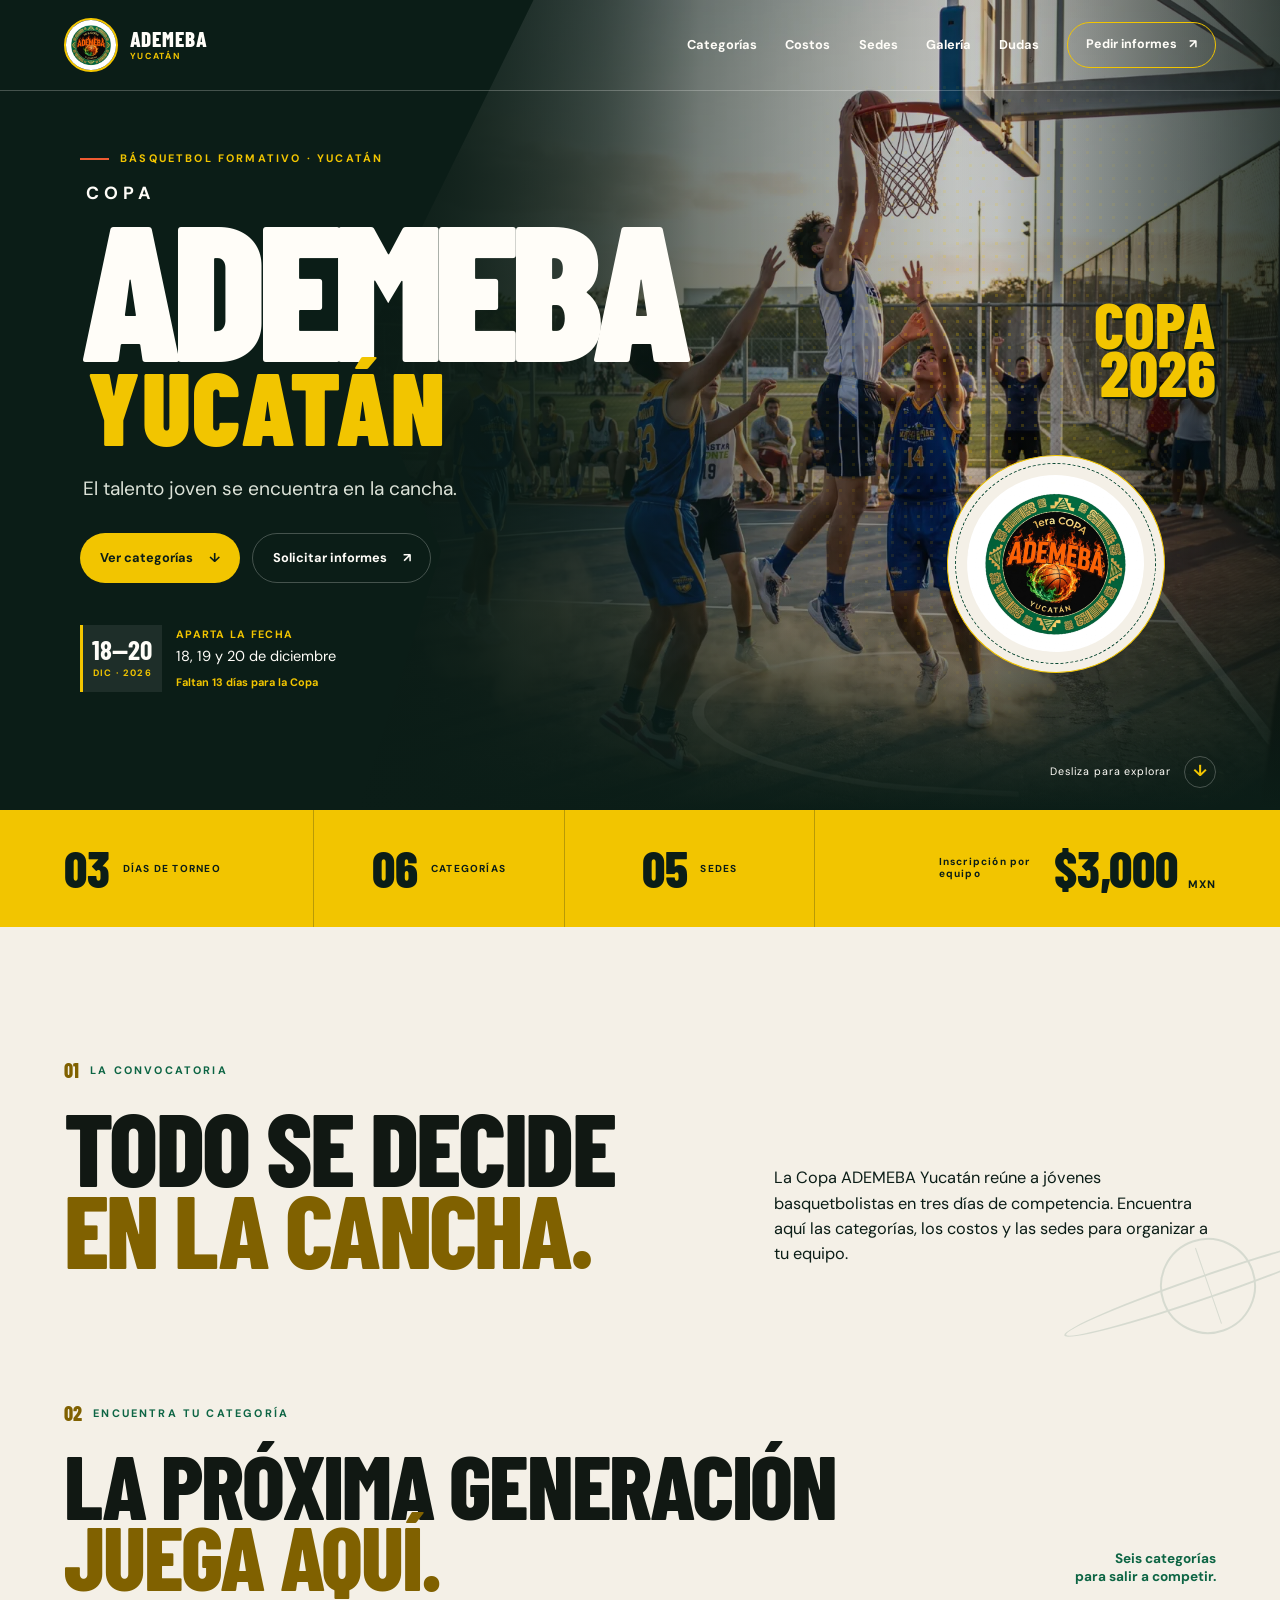
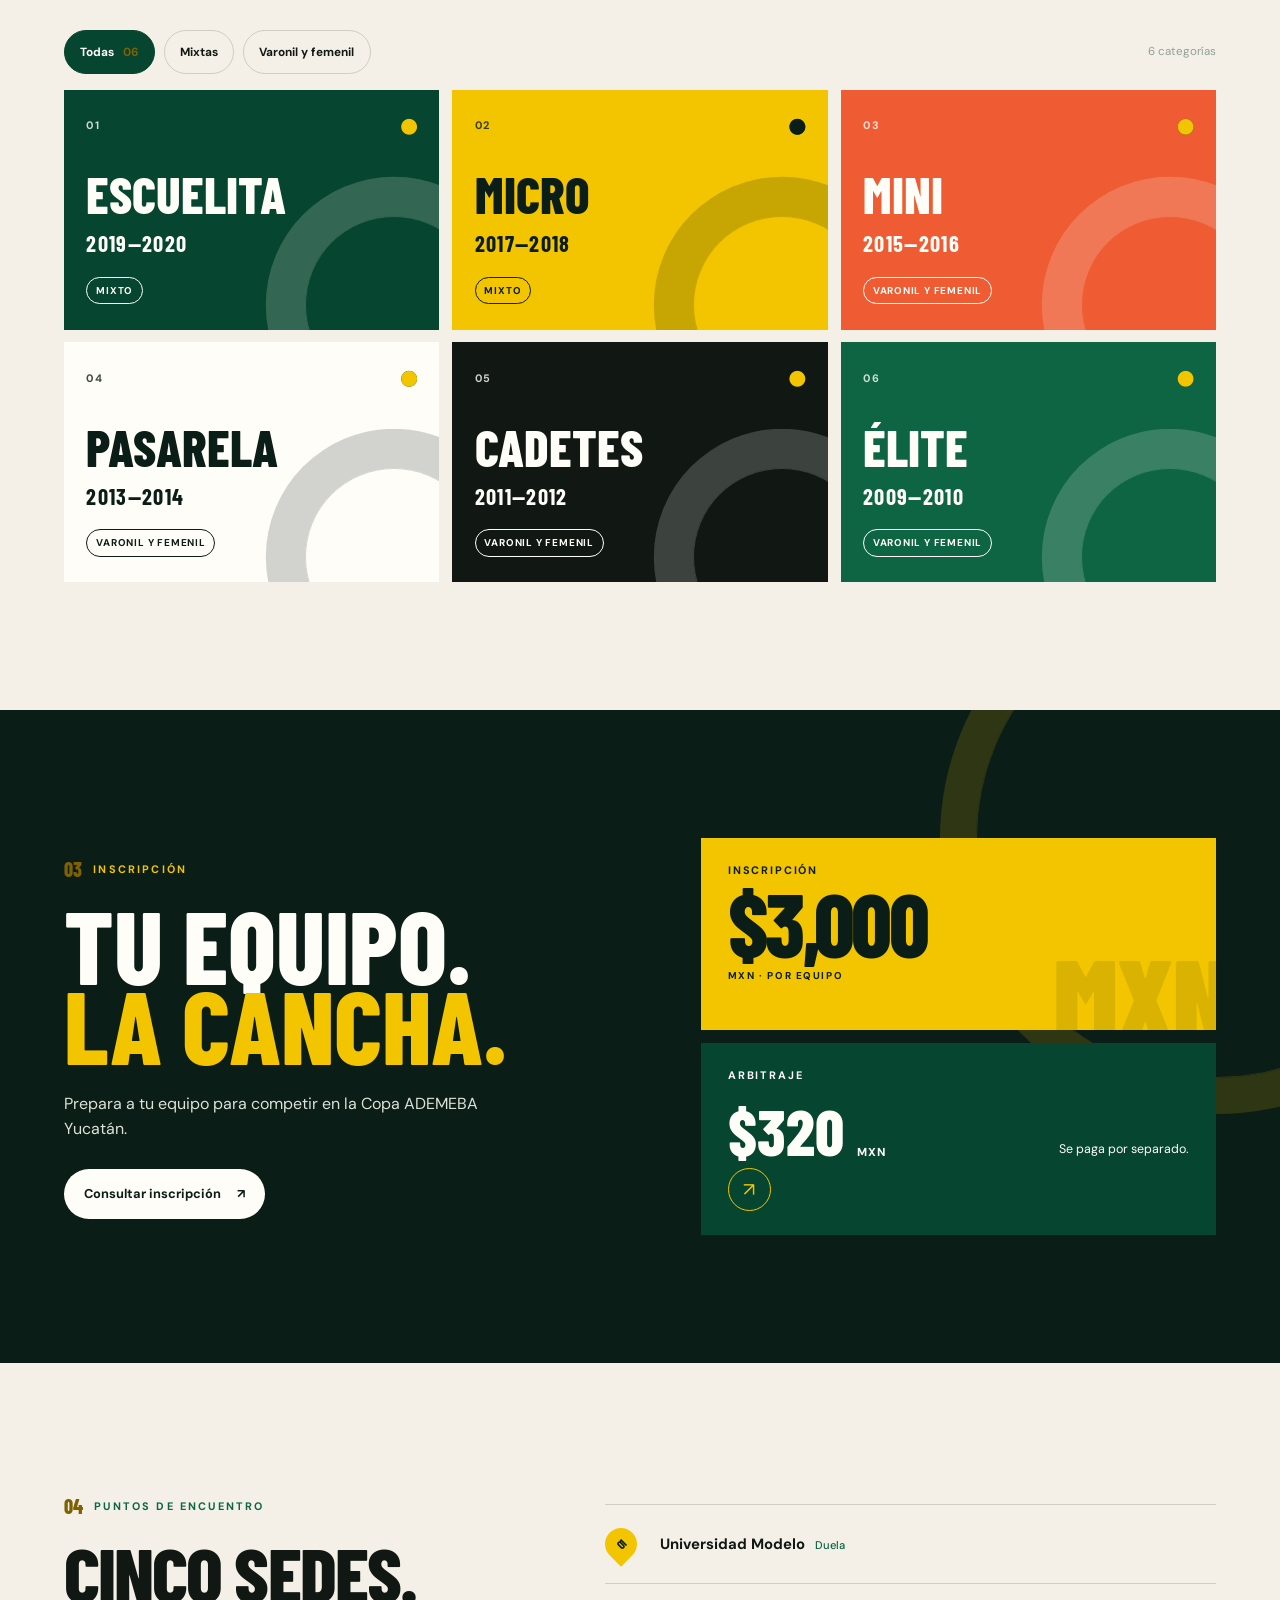
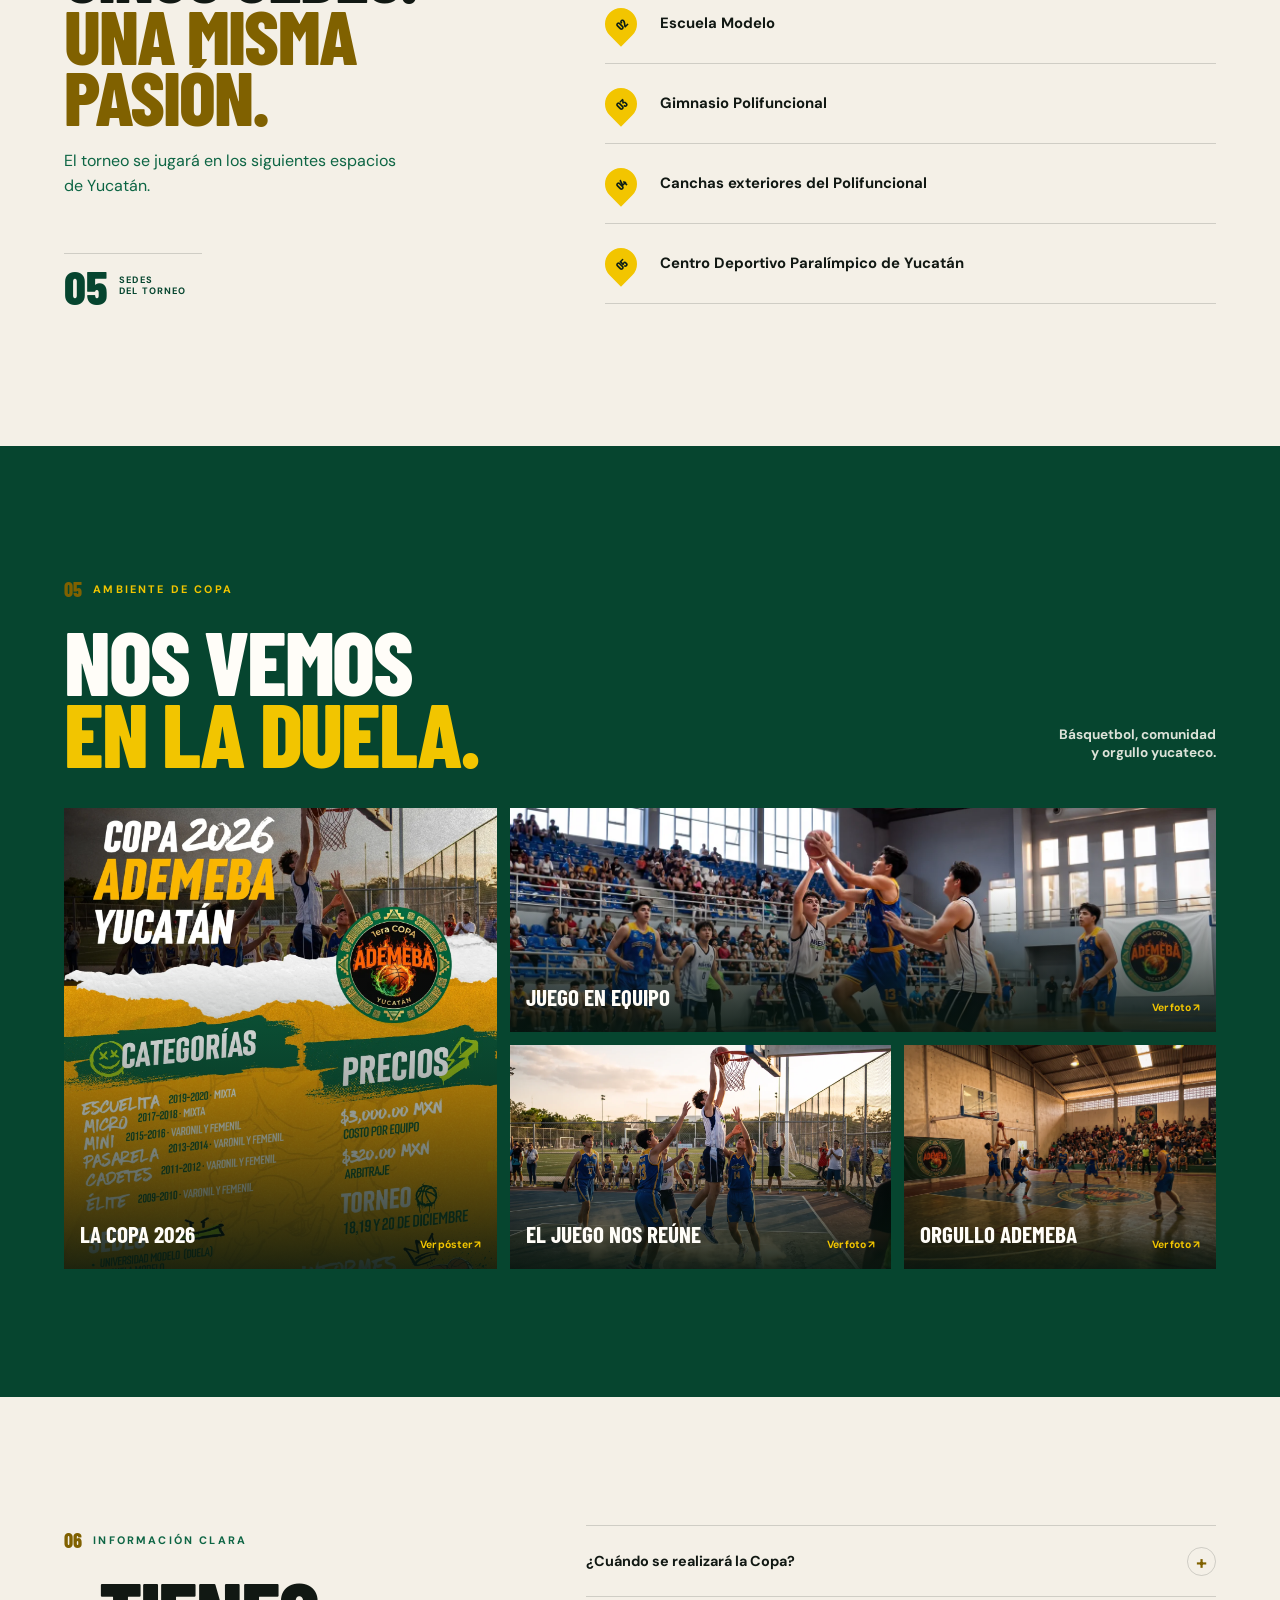
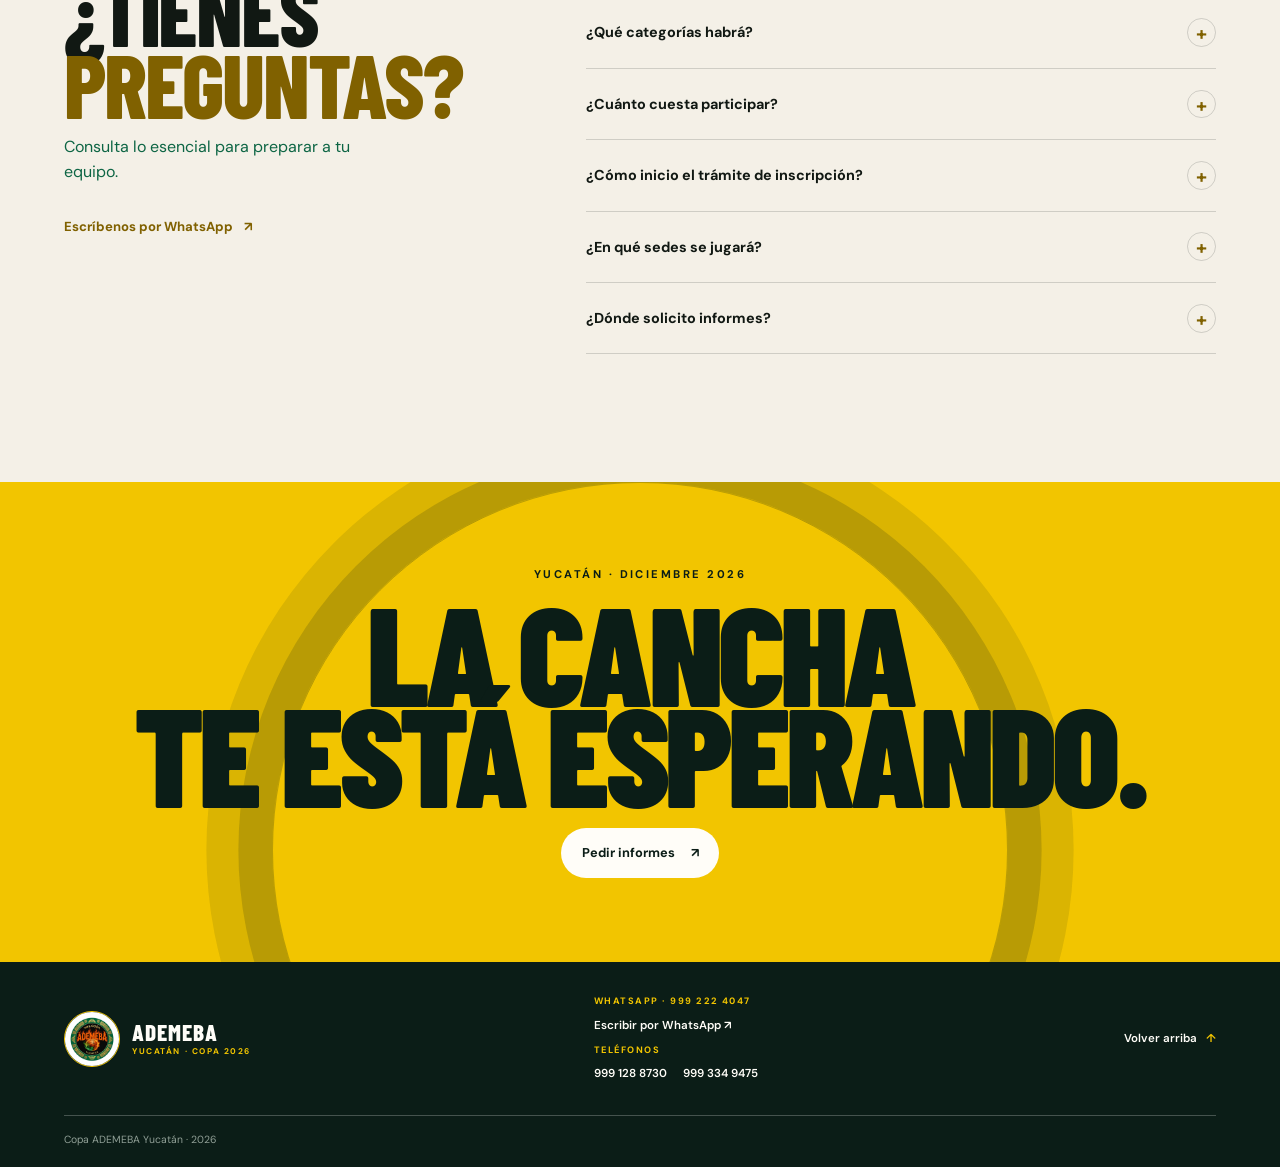
==== commit 088110a4: "Update hero and registration FAQ" ====
--- a/index.html
+++ b/index.html
@@ -46,17 +46,6 @@
         </div>
         <div class="hero-shade" aria-hidden="true"></div>
         <div class="hero-halftone" aria-hidden="true"></div>
-        <svg class="hero-ball" viewBox="0 0 100 100" aria-hidden="true" focusable="false">
-          <defs><clipPath id="hero-ball-clip"><circle cx="50" cy="50" r="45"></circle></clipPath></defs>
-          <circle class="hero-ball-shell" cx="50" cy="50" r="45"></circle>
-          <g class="hero-ball-seams" clip-path="url(#hero-ball-clip)">
-            <path d="M50 5C26 23 26 77 50 95"></path>
-            <path d="M50 5C74 23 74 77 50 95"></path>
-            <path d="M5 37c22 14 68 14 90 0"></path>
-            <path d="M5 63c22-14 68-14 90 0"></path>
-          </g>
-          <circle class="hero-ball-glint" cx="33" cy="27" r="8"></circle>
-        </svg>
         <div class="hero-content">
           <p class="eyebrow"><span class="eyebrow-mark"></span> BÁSQUETBOL FORMATIVO · YUCATÁN</p>
           <h1 id="hero-title"><span class="hero-kicker">COPA</span><strong>ADEMEBA</strong><em>Yucatán</em></h1>
@@ -202,6 +191,7 @@
           <details><summary>¿Cuándo se realizará la Copa?<span aria-hidden="true">+</span></summary><p>Los días 18, 19 y 20 de diciembre de 2026.</p></details>
           <details><summary>¿Qué categorías habrá?<span aria-hidden="true">+</span></summary><p>Escuelita, Micro, Mini, Pasarela, Cadetes y Élite. Escuelita y Micro son mixtas; las demás tienen rama varonil y femenil.</p></details>
           <details><summary>¿Cuánto cuesta participar?<span aria-hidden="true">+</span></summary><p>La inscripción cuesta $3,000 MXN por equipo. El arbitraje es de $320 MXN y se paga por separado.</p></details>
+          <details><summary>¿Cómo inicio el trámite de inscripción?<span aria-hidden="true">+</span></summary><p>Datos bancarios para iniciar tu trámite de inscripción:</p><dl class="faq-bank-details" aria-label="Datos para transferencia bancaria Banorte"><div><dt>Banco</dt><dd>Banorte</dd></div><div><dt>Titular</dt><dd>Jorge Damian Herrera Canto</dd></div><div><dt>Tarjeta</dt><dd>4189 1400 1574 1019</dd></div><div><dt>Cuenta</dt><dd>0336144232</dd></div><div><dt>CLABE interbancaria</dt><dd>072910003361442325</dd></div></dl><p>Para continuar con tu inscripción o resolver dudas, escríbenos por WhatsApp al 999 222 4047.</p></details>
           <details><summary>¿En qué sedes se jugará?<span aria-hidden="true">+</span></summary><p>Universidad Modelo (duela), Escuela Modelo, Gimnasio Polifuncional, canchas exteriores del Polifuncional y Centro Deportivo Paralímpico de Yucatán.</p></details>
           <details><summary>¿Dónde solicito informes?<span aria-hidden="true">+</span></summary><p>Escríbenos por WhatsApp al 999 222 4047. También puedes llamar a los otros teléfonos:</p><div class="faq-phones"><a href="https://wa.me/529992224047" target="_blank" rel="noopener">WhatsApp · 999 222 4047</a><a href="tel:+529991288730">Llamar · 999 128 8730</a><a href="tel:+529993349475">Llamar · 999 334 9475</a></div></details>
         </div>
--- a/styles.css
+++ b/styles.css
@@ -54,17 +54,13 @@
 .hero-photo::after { content: ""; background: linear-gradient(90deg, var(--forest-deep), transparent 37%, rgba(5, 16, 12, .08) 65%, var(--shade)); mix-blend-mode: multiply; }
 .hero-shade { z-index: -2; background: linear-gradient(90deg, var(--forest-deep) 0%, rgba(11, 29, 23, .98) 24%, rgba(11, 29, 23, .72) 47%, rgba(11, 29, 23, .12) 78%, rgba(11, 29, 23, .34) 100%), linear-gradient(0deg, var(--forest-deep), transparent 28%); }
 .hero-halftone { z-index: -1; inset: 10% 7% 8% auto; width: 36%; opacity: .26; background-image: radial-gradient(var(--gold) 1.4px, transparent 1.6px); background-size: 13px 13px; mask-image: radial-gradient(ellipse at 55% 43%, var(--ink) 0%, transparent 70%); pointer-events: none; }
-.hero-ball { position: absolute; z-index: 1; top: 17%; right: clamp(7rem, 18vw, 17rem); width: clamp(4rem, 7.5vw, 6.8rem); overflow: visible; filter: drop-shadow(0 .7rem 1rem rgba(3, 14, 10, .35)); pointer-events: none; animation: basketball-float 5.2s ease-in-out infinite; }
-.hero-ball-shell { fill: var(--orange); stroke: var(--forest-deep); stroke-width: 3; }
-.hero-ball-seams { fill: none; stroke: var(--forest-deep); stroke-linecap: round; stroke-width: 3; }
-.hero-ball-glint { fill: var(--gold); opacity: .35; }
 .hero-content { width: min(100%, 78rem); margin: 0 auto; padding: 9rem var(--page-gutter) 7rem; animation: hero-arrive .8s cubic-bezier(.2, .75, .25, 1) both; }
 .eyebrow, .section-index { display: flex; align-items: center; gap: .7rem; margin: 0 0 1.25rem; font-size: .68rem; font-weight: 700; letter-spacing: .2em; }
 .eyebrow { color: var(--gold); }
 .eyebrow-mark { width: 1.8rem; height: 2px; background: var(--orange); }
 .hero h1 { max-width: 52rem; margin: 0; font-family: var(--display); font-size: clamp(6.3rem, 15vw, 13.4rem); font-weight: 900; line-height: .72; letter-spacing: -.045em; text-transform: uppercase; }
 .hero-kicker { display: block; margin: 0 0 1.05rem .35rem; color: var(--white); font-family: var(--body); font-size: clamp(.86rem, 1.6vw, 1.1rem); font-weight: 700; letter-spacing: .3em; }
-.hero h1 strong { display: block; color: var(--white); font-weight: 900; text-shadow: .045em .04em 0 var(--forest-mid); }
+.hero h1 strong { display: block; color: var(--white); font-weight: 900; }
 .hero h1 em { display: block; margin: .14em 0 0 .08em; color: var(--gold); font-size: .53em; font-style: normal; letter-spacing: .015em; }
 .hero-copy { max-width: 27rem; margin: 2rem 0 0 .2rem; color: var(--mist); font-size: clamp(1rem, 1.6vw, 1.2rem); }
 .hero-actions { display: flex; flex-wrap: wrap; gap: .75rem; margin-top: 1.8rem; }
@@ -86,7 +82,7 @@
 .date-countdown { display: block; margin-top: .32rem; color: var(--gold); font-size: .68rem; font-weight: 700; }
 .hero-badge { position: absolute; right: clamp(2rem, 9vw, 9rem); bottom: 17%; display: grid; width: clamp(8rem, 17vw, 14rem); aspect-ratio: 1; place-items: center; transform: rotate(7deg); border: 1px solid var(--gold); border-radius: 50%; background: var(--paper); box-shadow: var(--shadow); }
 .hero-badge::before { position: absolute; inset: .45rem; border: 1px dashed var(--forest); border-radius: 50%; content: ""; }
-.hero-badge img { width: 82%; height: 82%; border-radius: 50%; object-fit: cover; }
+.hero-badge img { width: 82%; height: 82%; border-radius: 50%; object-fit: cover; animation: logo-pulse 6.5s ease-in-out infinite; transform-origin: center; }
 .hero-side-note { position: absolute; top: 37%; right: var(--page-gutter); color: var(--gold); font-family: var(--display); font-size: clamp(2.4rem, 5vw, 4.5rem); font-weight: 800; line-height: .76; text-align: right; text-shadow: 2px 2px 0 var(--forest-deep); }
 .scroll-cue { position: absolute; right: var(--page-gutter); bottom: 1.4rem; display: flex; align-items: center; gap: .8rem; color: var(--white); font-size: .67rem; letter-spacing: .08em; text-decoration: none; }
 .scroll-cue b { display: grid; width: 2rem; height: 2rem; place-items: center; border: 1px solid var(--line-light); border-radius: 50%; color: var(--gold); font-size: 1rem; }
@@ -204,6 +200,10 @@
 .faq-list summary span { display: grid; width: 1.8rem; height: 1.8rem; flex: none; place-items: center; border: 1px solid var(--line); border-radius: 50%; color: var(--gold-deep); font-size: 1.2rem; transition: transform .2s ease, background .2s ease; }
 .faq-list details[open] summary span { transform: rotate(45deg); background: var(--gold); color: var(--forest-deep); }
 .faq-list details > p { max-width: 42rem; margin: -.1rem 2rem 1.25rem 0; color: var(--forest-mid); font-size: .84rem; }
+.faq-bank-details { display: grid; max-width: 42rem; gap: .45rem; margin: -.1rem 2rem 1.25rem 0; padding: 1rem; border: 1px solid var(--line); background: rgba(255, 253, 248, .55); }
+.faq-bank-details > div { display: grid; grid-template-columns: minmax(8rem, .65fr) 1fr; gap: .5rem 1rem; align-items: baseline; }
+.faq-bank-details dt { color: var(--forest-mid); font-size: .72rem; }
+.faq-bank-details dd { margin: 0; color: var(--forest-deep); font-size: .8rem; font-weight: 700; letter-spacing: .025em; overflow-wrap: anywhere; }
 .faq-phones { display: flex; flex-wrap: wrap; gap: .5rem; margin: -.25rem 0 1.25rem; }
 .faq-phones a { padding: .4rem .65rem; border: 1px solid var(--line); border-radius: 999px; color: var(--forest); font-size: .72rem; font-weight: 700; text-decoration: none; }
 .faq-phones a:hover { border-color: var(--gold-deep); color: var(--gold-deep); }
@@ -231,9 +231,9 @@
 .lightbox-caption { margin: .6rem 3rem 0 .2rem; color: var(--mist); font-size: .76rem; }
 .lightbox-close { position: absolute; top: -.8rem; right: -.8rem; display: grid; width: 2.7rem; height: 2.7rem; place-items: center; border: 1px solid var(--gold); border-radius: 50%; background: var(--gold); color: var(--forest-deep); cursor: pointer; font-size: 1.7rem; line-height: 1; }
 
-@keyframes basketball-float {
-  0%, 100% { transform: translate3d(0, 0, 0) rotate(-8deg); }
-  50% { transform: translate3d(-.45rem, -.9rem, 0) rotate(8deg); }
+@keyframes logo-pulse {
+  0%, 100% { transform: scale(1); }
+  50% { transform: scale(1.045); }
 }
 
 @keyframes hero-arrive {
@@ -258,7 +258,6 @@
   .nav-cta { justify-content: center; margin: .8rem 0 .35rem; }
   .hero { min-height: 48rem; }
   .hero-photo { left: 18%; }
-  .hero-ball { top: 12%; right: 12%; width: 4.5rem; }
   .hero-badge { right: 7%; bottom: 12%; }
   .hero-side-note { top: auto; right: 8%; bottom: 39%; font-size: 2.8rem; }
   .quick-facts { grid-template-columns: repeat(3, 1fr); }
@@ -284,7 +283,6 @@
   .brand img { width: 2.9rem; height: 2.9rem; }
   .brand-name { font-size: 1.15rem; }
   .hero { min-height: 47rem; min-height: 94svh; align-items: end; }
-  .hero-ball { display: none; }
   .hero-photo { inset: 0 0 0 4%; clip-path: polygon(0 0, 100% 0, 100% 100%, 0 100%); }
   .hero-photo img { object-position: 53% center; }
   .hero-shade { background: linear-gradient(0deg, var(--forest-deep) 2%, rgba(11, 29, 23, .91) 31%, rgba(11, 29, 23, .38) 73%, rgba(11, 29, 23, .25) 100%), linear-gradient(90deg, rgba(11, 29, 23, .4), transparent); }
@@ -340,6 +338,9 @@
   .faq-title h2 { font-size: 4.4rem; }
   .faq-list summary { min-height: 4rem; font-size: .8rem; }
   .faq-list details > p { font-size: .78rem; }
+  .faq-bank-details { margin-right: 0; padding: .8rem; }
+  .faq-bank-details > div { grid-template-columns: 1fr; gap: .08rem; }
+  .faq-bank-details dd { font-size: .76rem; }
   .final-cta { min-height: 23rem; }
   .final-cta h2 { font-size: clamp(4.2rem, 20vw, 6.5rem); }
   .site-footer { grid-template-columns: 1fr auto; gap: 1.4rem; padding-block: 1.6rem 1rem; }
@@ -352,5 +353,5 @@
 
 @media (prefers-reduced-motion: reduce) {
   *, *::before, *::after { scroll-behavior: auto !important; animation-duration: .01ms !important; animation-iteration-count: 1 !important; transition-duration: .01ms !important; }
-  .hero-content, .hero-ball { animation: none !important; }
-}
+  .hero-content, .hero-badge img { animation: none !important; }
+}
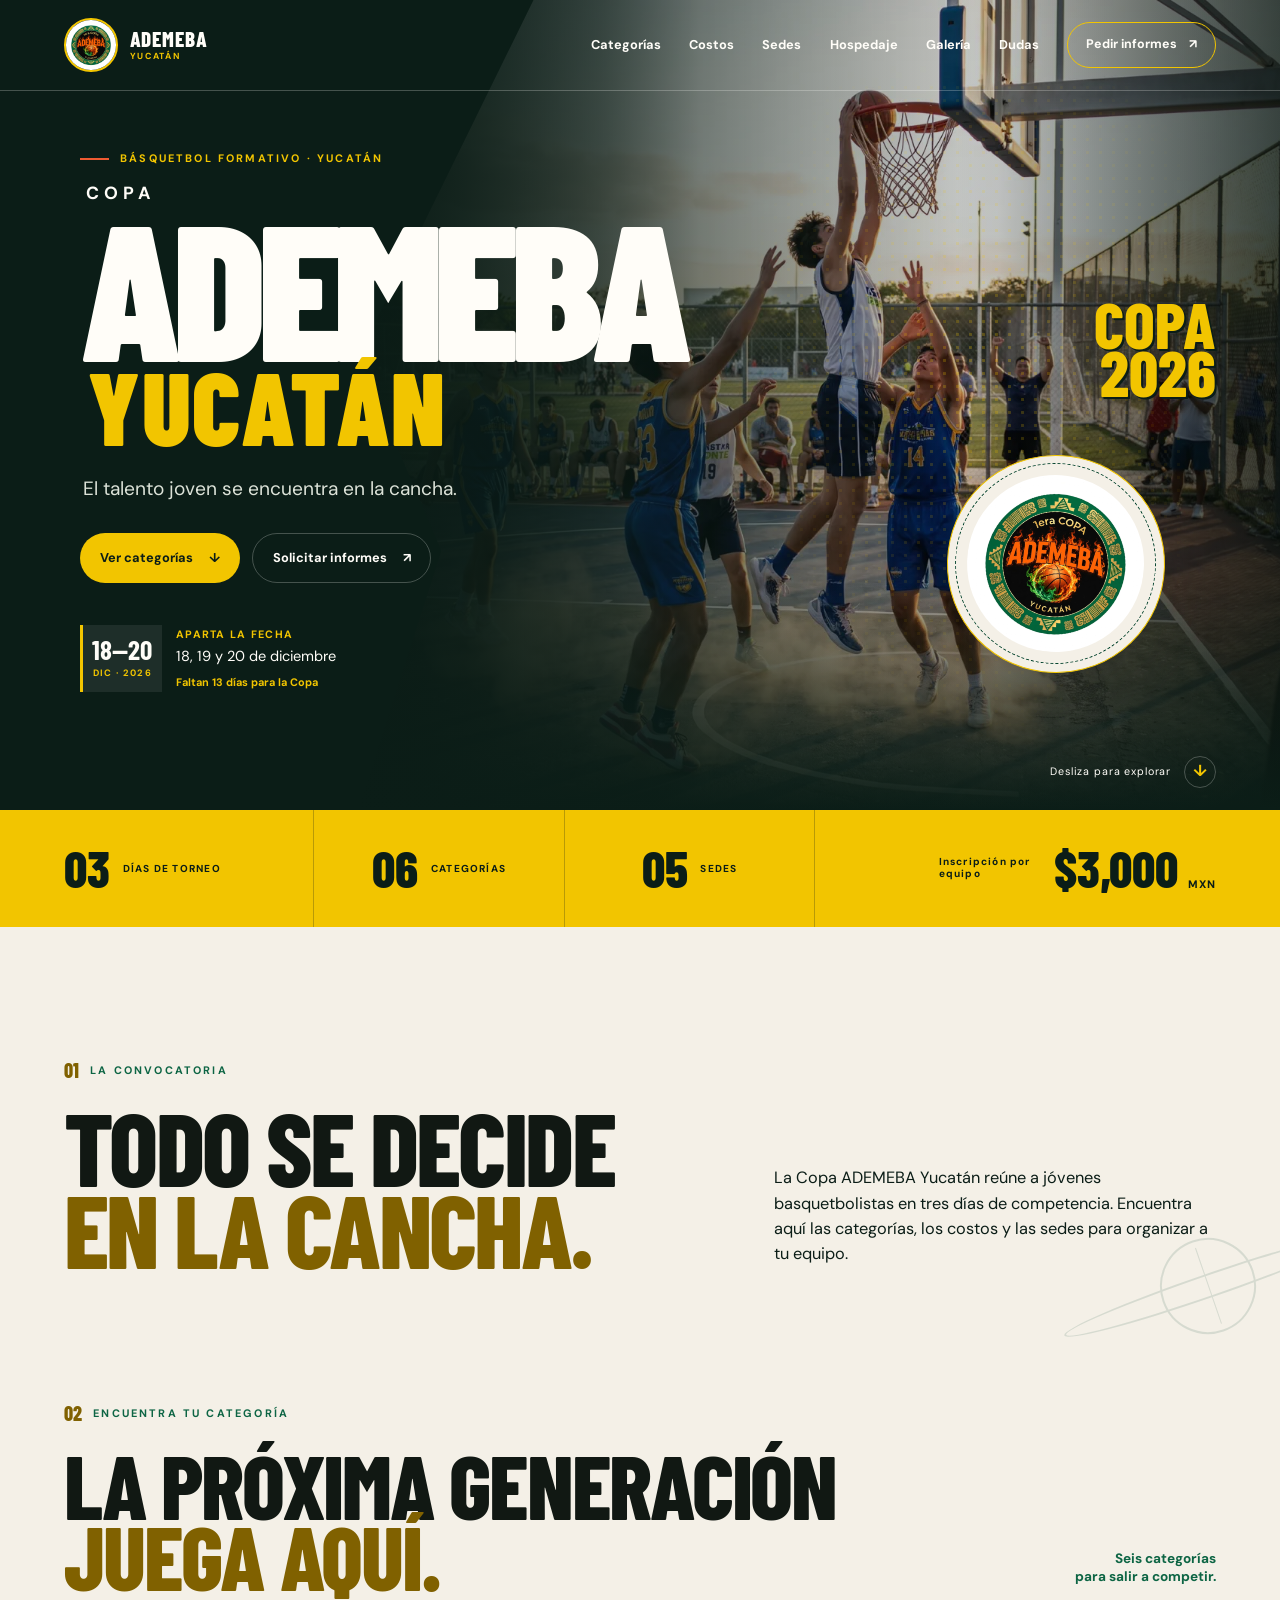
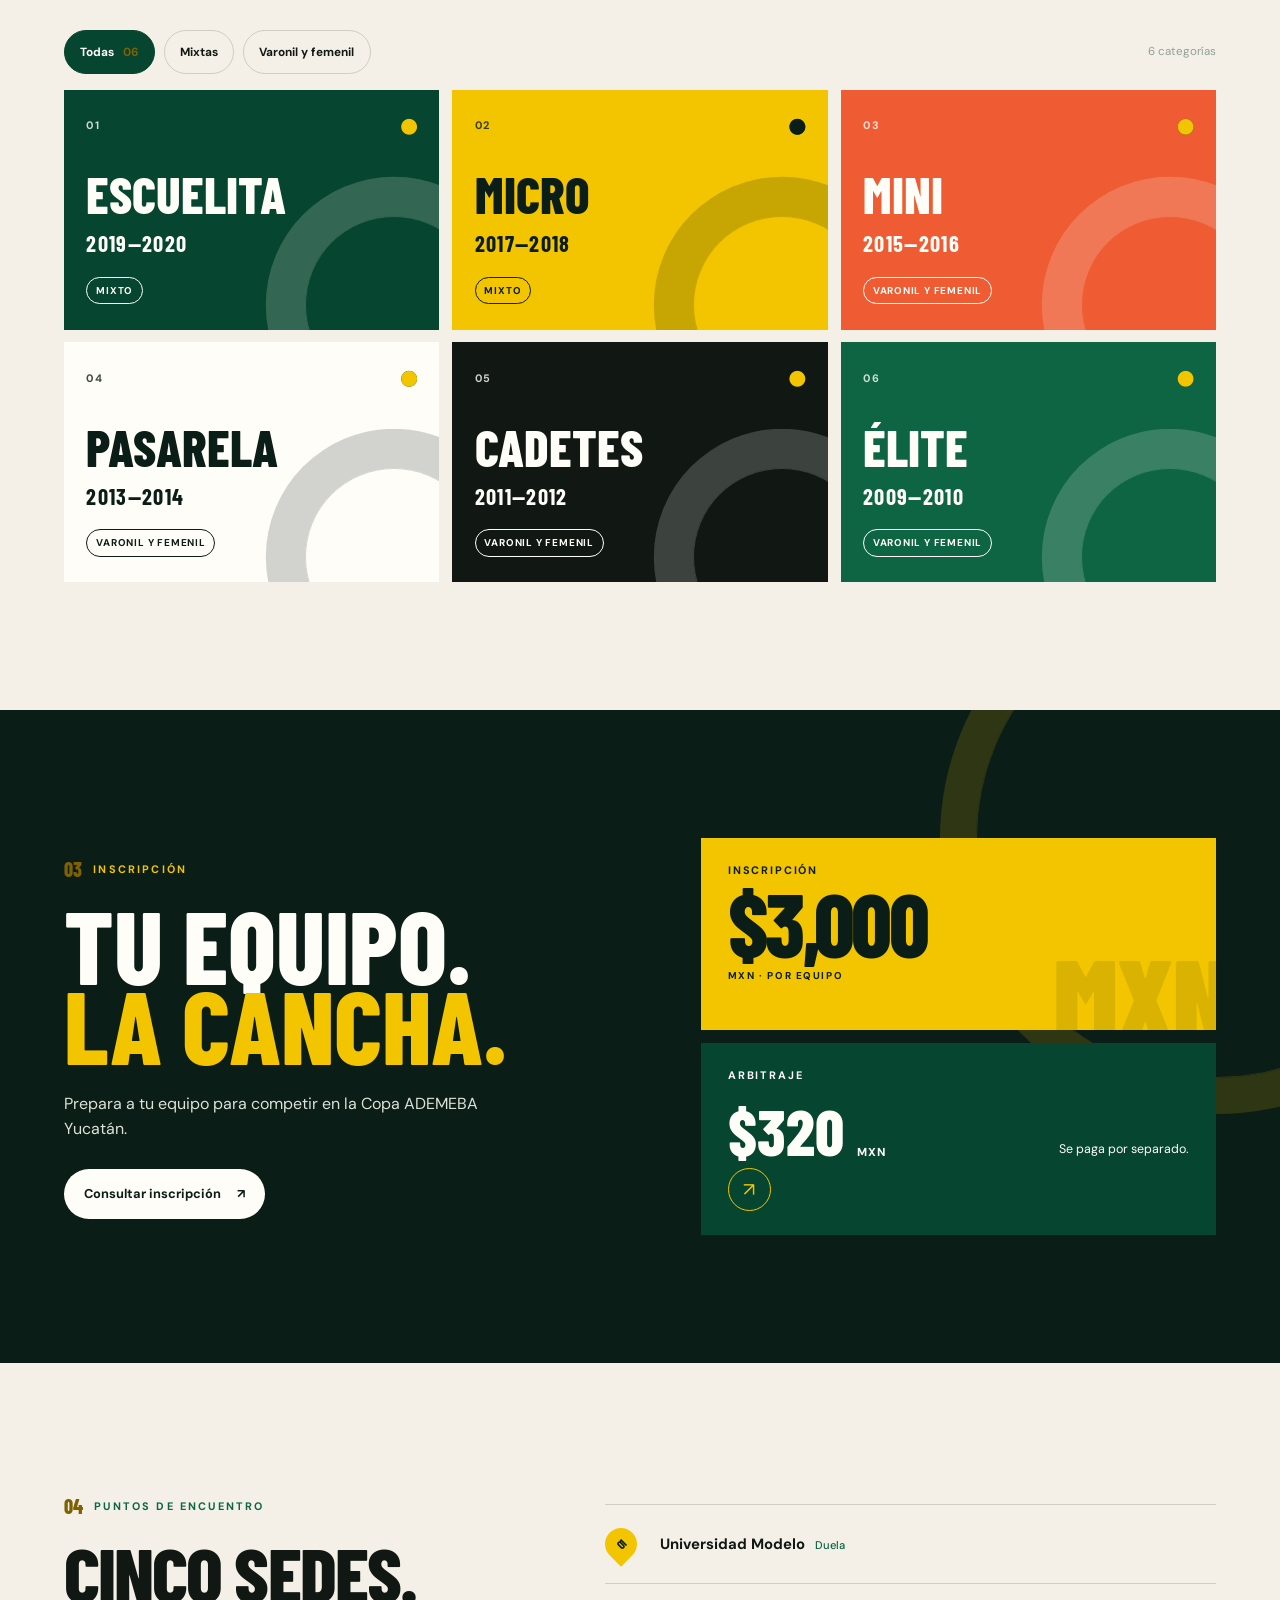
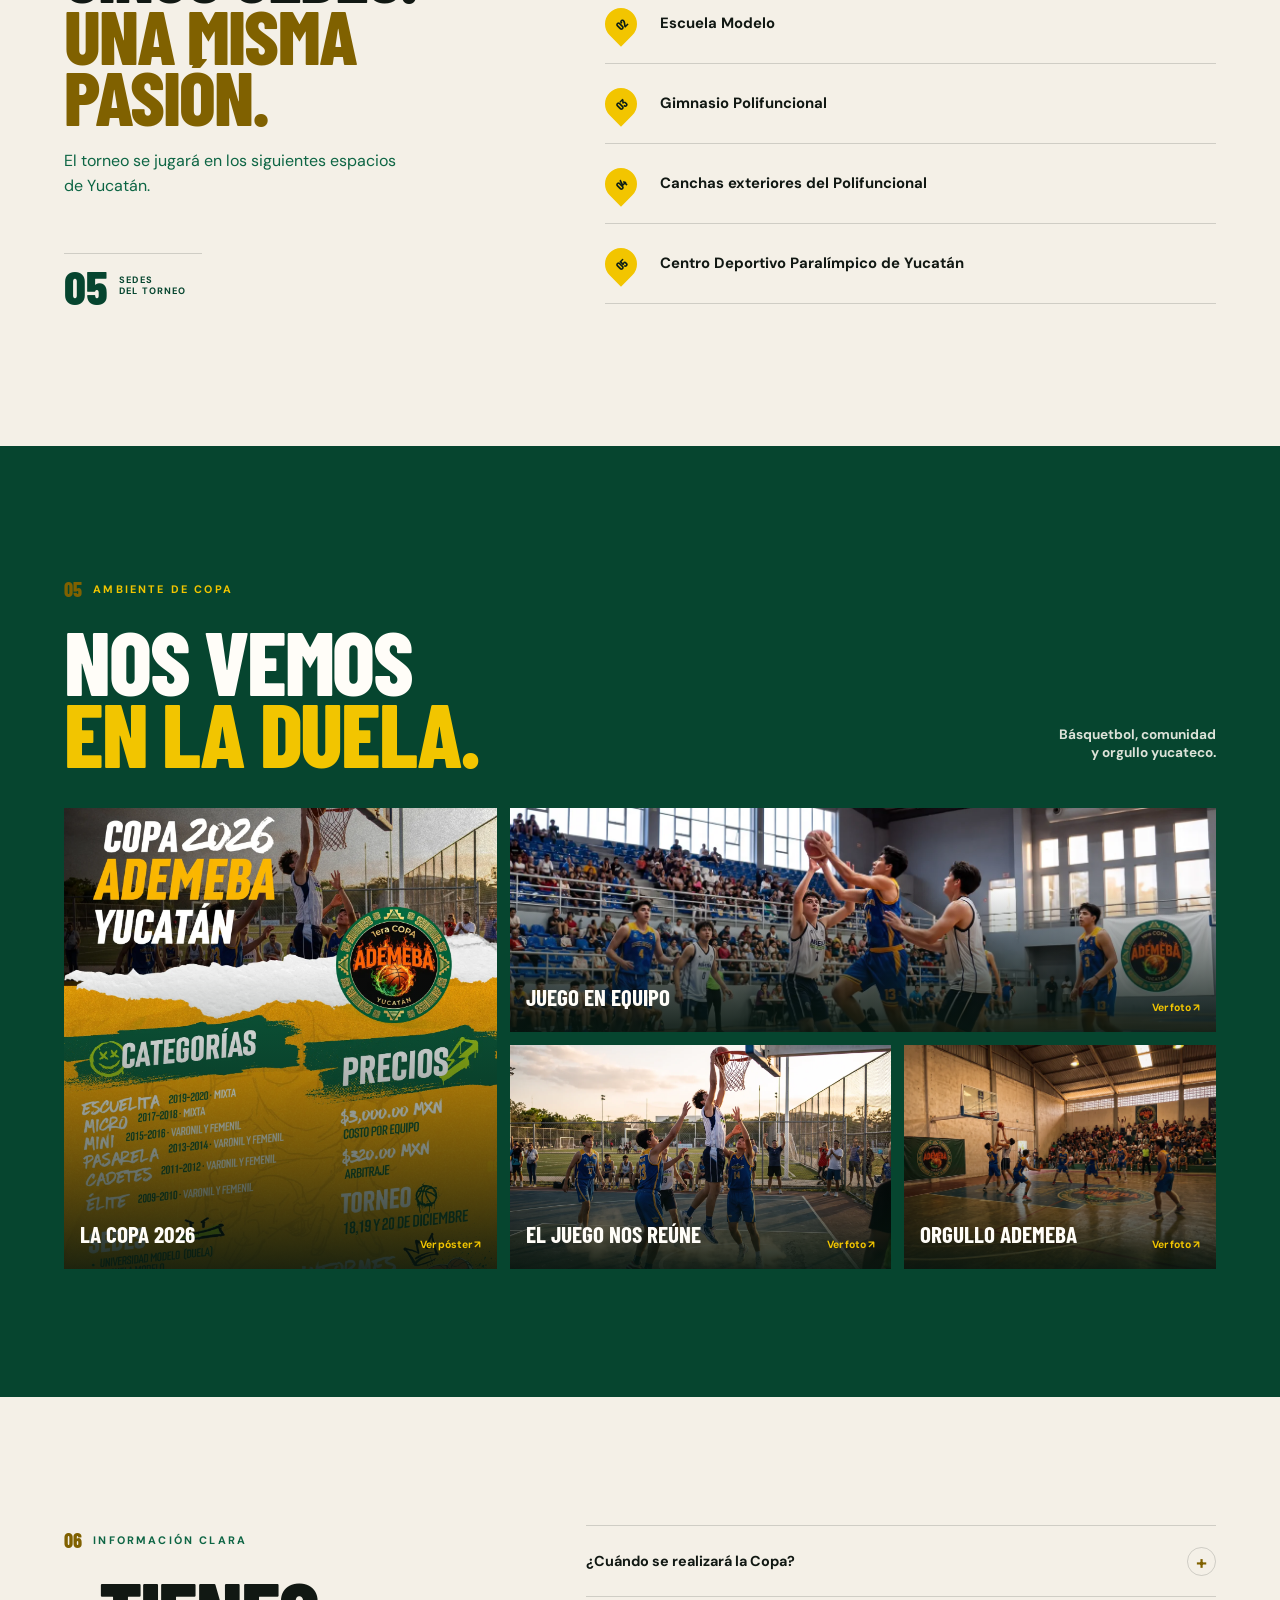
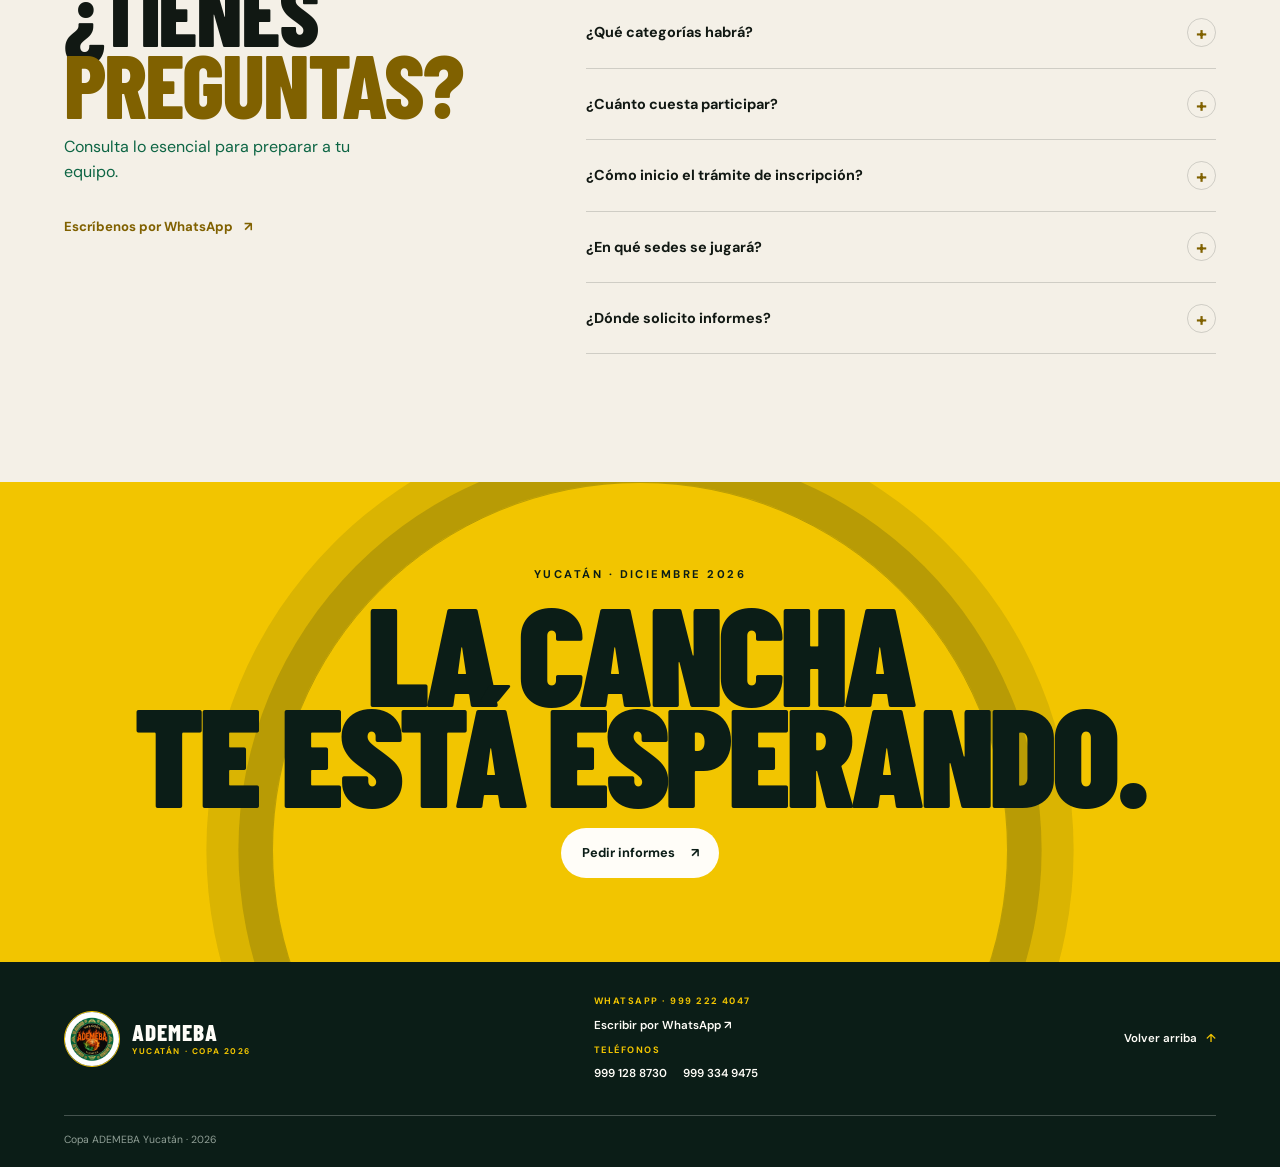
==== commit 0bba1617: "feat: add hospedaje page" ====
--- a/index.html
+++ b/index.html
@@ -32,6 +32,7 @@
           <a href="#categorias">Categorías</a>
           <a href="#costos">Costos</a>
           <a href="#sedes">Sedes</a>
+          <a href="hospedaje.html">Hospedaje</a>
           <a href="#galeria">Galería</a>
           <a href="#preguntas">Dudas</a>
           <a class="nav-cta" href="https://wa.me/529992224047?text=Hola%2C%20quiero%20informes%20sobre%20la%20Copa%20ADEMEBA%20Yucat%C3%A1n%202026." target="_blank" rel="noopener">Pedir informes <span aria-hidden="true">↗</span></a>
--- a/styles.css
+++ b/styles.css
@@ -43,9 +43,17 @@
 .site-nav { display: flex; align-items: center; gap: clamp(1rem, 2.2vw, 2.2rem); }
 .site-nav > a:not(.nav-cta) { color: var(--white); font-size: .8rem; font-weight: 700; text-decoration: none; transition: color .2s ease; }
 .site-nav > a:not(.nav-cta):hover { color: var(--gold); }
+.site-nav > a[aria-current="page"] { color: var(--gold); }
 .nav-cta { display: inline-flex; gap: .8rem; align-items: center; padding: .78rem 1.1rem; border: 1px solid var(--gold); border-radius: 999px; color: var(--white); font-size: .78rem; font-weight: 700; text-decoration: none; transition: background .2s ease, color .2s ease; }
 .nav-cta:hover { background: var(--gold); color: var(--forest-deep); }
 .menu-toggle { display: none; }
+
+.lodging-page { min-height: 100vh; }
+.lodging-hero { padding: 10.5rem var(--page-gutter) 2.5rem; background: var(--forest-deep); color: var(--white); }
+.lodging-hero h1 { margin: 0; color: var(--gold); font-family: var(--display); font-size: clamp(4rem, 10vw, 7rem); font-weight: 900; line-height: .86; letter-spacing: -.035em; text-transform: uppercase; }
+.lodging-content { padding: clamp(2rem, 5vw, 4.5rem) var(--page-gutter) var(--section-space); }
+.lodging-flyer { width: min(100%, 58rem); margin: 0 auto; overflow: hidden; border-radius: .45rem; background: var(--white); box-shadow: var(--shadow); }
+.lodging-flyer img { width: 100%; height: auto; }
 
 .hero { position: relative; display: flex; min-height: min(52rem, 100svh); min-height: clamp(43rem, 90svh, 61rem); align-items: center; overflow: hidden; isolation: isolate; background: var(--forest-deep); color: var(--white); }
 .hero-photo, .hero-photo::after, .hero-shade, .hero-halftone { position: absolute; inset: 0; }
@@ -82,7 +90,7 @@
 .date-countdown { display: block; margin-top: .32rem; color: var(--gold); font-size: .68rem; font-weight: 700; }
 .hero-badge { position: absolute; right: clamp(2rem, 9vw, 9rem); bottom: 17%; display: grid; width: clamp(8rem, 17vw, 14rem); aspect-ratio: 1; place-items: center; transform: rotate(7deg); border: 1px solid var(--gold); border-radius: 50%; background: var(--paper); box-shadow: var(--shadow); }
 .hero-badge::before { position: absolute; inset: .45rem; border: 1px dashed var(--forest); border-radius: 50%; content: ""; }
-.hero-badge img { width: 82%; height: 82%; border-radius: 50%; object-fit: cover; animation: logo-pulse 6.5s ease-in-out infinite; transform-origin: center; }
+.hero-badge img { width: 82%; height: 82%; border-radius: 50%; object-fit: cover; animation: logo-pulse 4s ease-in-out infinite; transform-origin: center; }
 .hero-side-note { position: absolute; top: 37%; right: var(--page-gutter); color: var(--gold); font-family: var(--display); font-size: clamp(2.4rem, 5vw, 4.5rem); font-weight: 800; line-height: .76; text-align: right; text-shadow: 2px 2px 0 var(--forest-deep); }
 .scroll-cue { position: absolute; right: var(--page-gutter); bottom: 1.4rem; display: flex; align-items: center; gap: .8rem; color: var(--white); font-size: .67rem; letter-spacing: .08em; text-decoration: none; }
 .scroll-cue b { display: grid; width: 2rem; height: 2rem; place-items: center; border: 1px solid var(--line-light); border-radius: 50%; color: var(--gold); font-size: 1rem; }
@@ -233,7 +241,7 @@
 
 @keyframes logo-pulse {
   0%, 100% { transform: scale(1); }
-  50% { transform: scale(1.045); }
+  50% { transform: scale(1.075); }
 }
 
 @keyframes hero-arrive {
@@ -282,6 +290,10 @@
   body { font-size: .94rem; }
   .brand img { width: 2.9rem; height: 2.9rem; }
   .brand-name { font-size: 1.15rem; }
+  .lodging-hero { padding-top: 8.7rem; padding-bottom: 1.9rem; }
+  .lodging-hero h1 { font-size: clamp(3.8rem, 16vw, 5.6rem); }
+  .lodging-content { padding: 1.4rem .8rem var(--section-space); }
+  .lodging-flyer { border-radius: .25rem; }
   .hero { min-height: 47rem; min-height: 94svh; align-items: end; }
   .hero-photo { inset: 0 0 0 4%; clip-path: polygon(0 0, 100% 0, 100% 100%, 0 100%); }
   .hero-photo img { object-position: 53% center; }
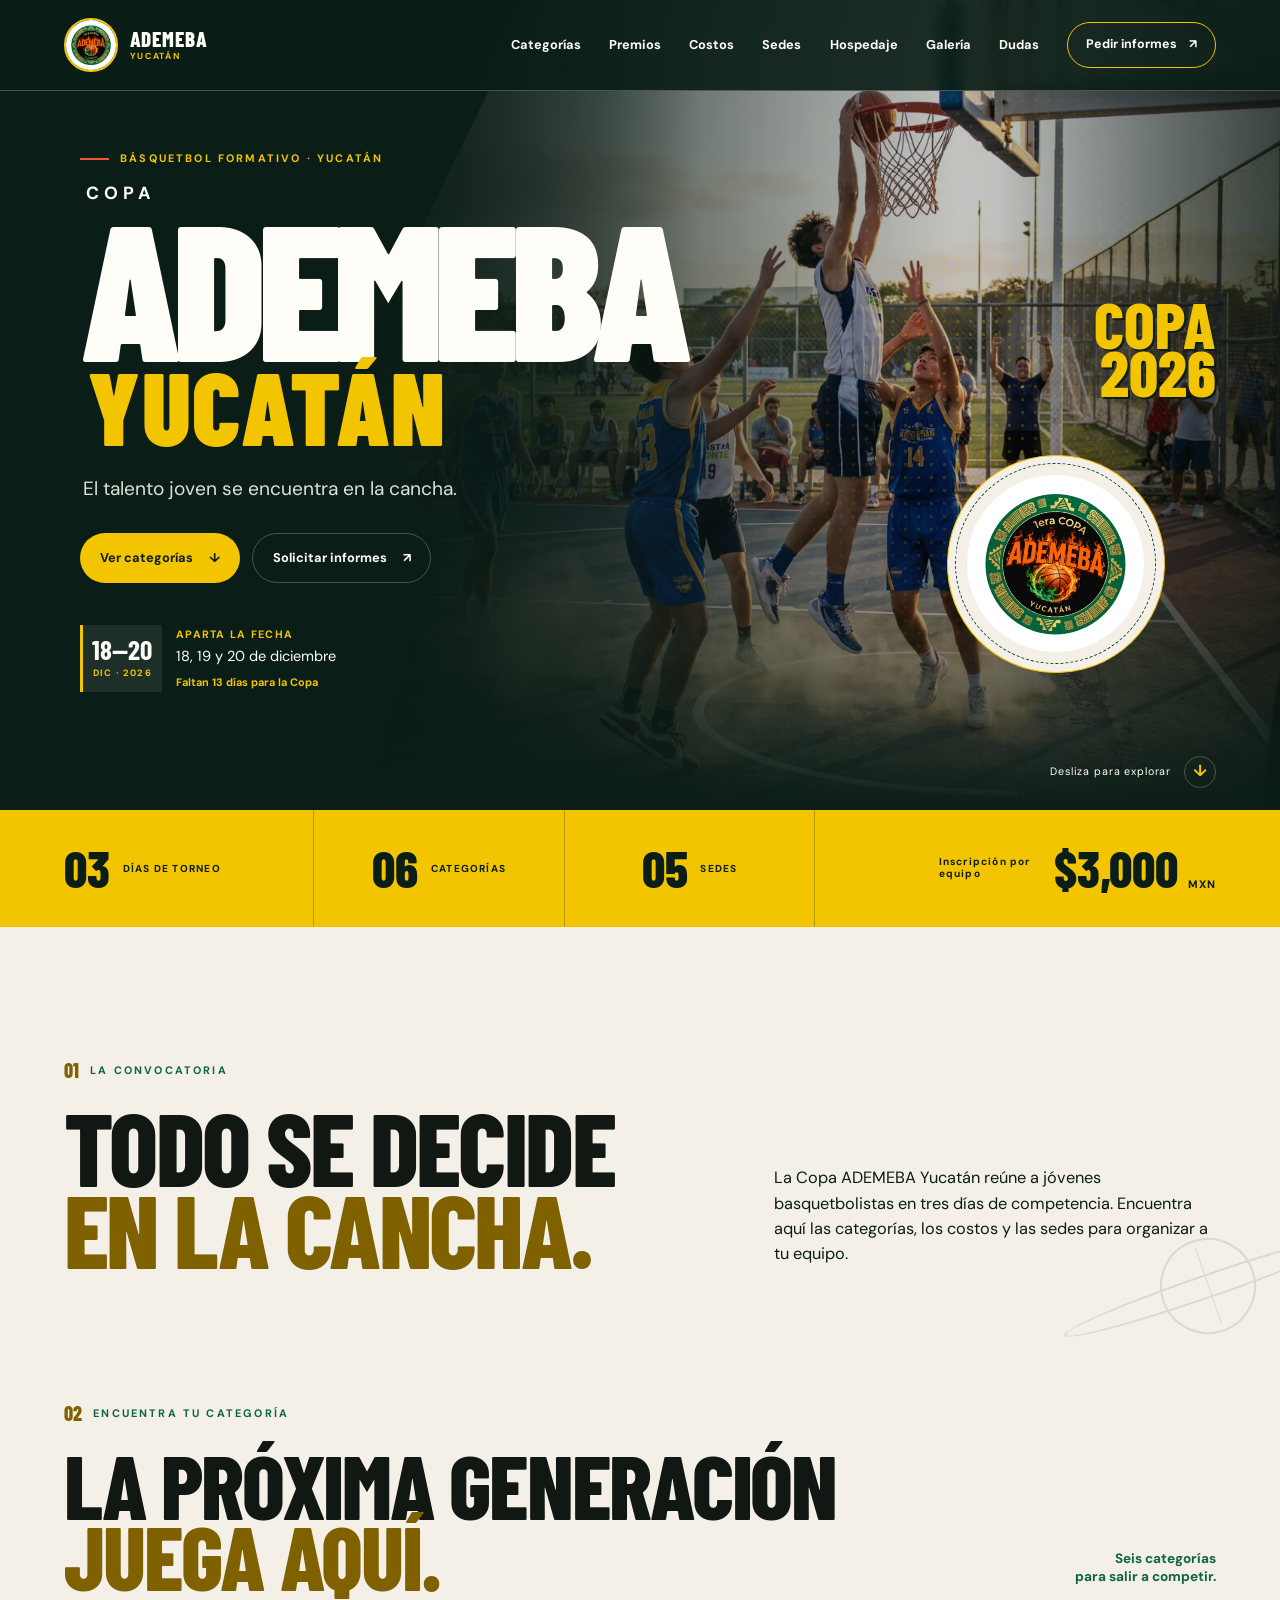
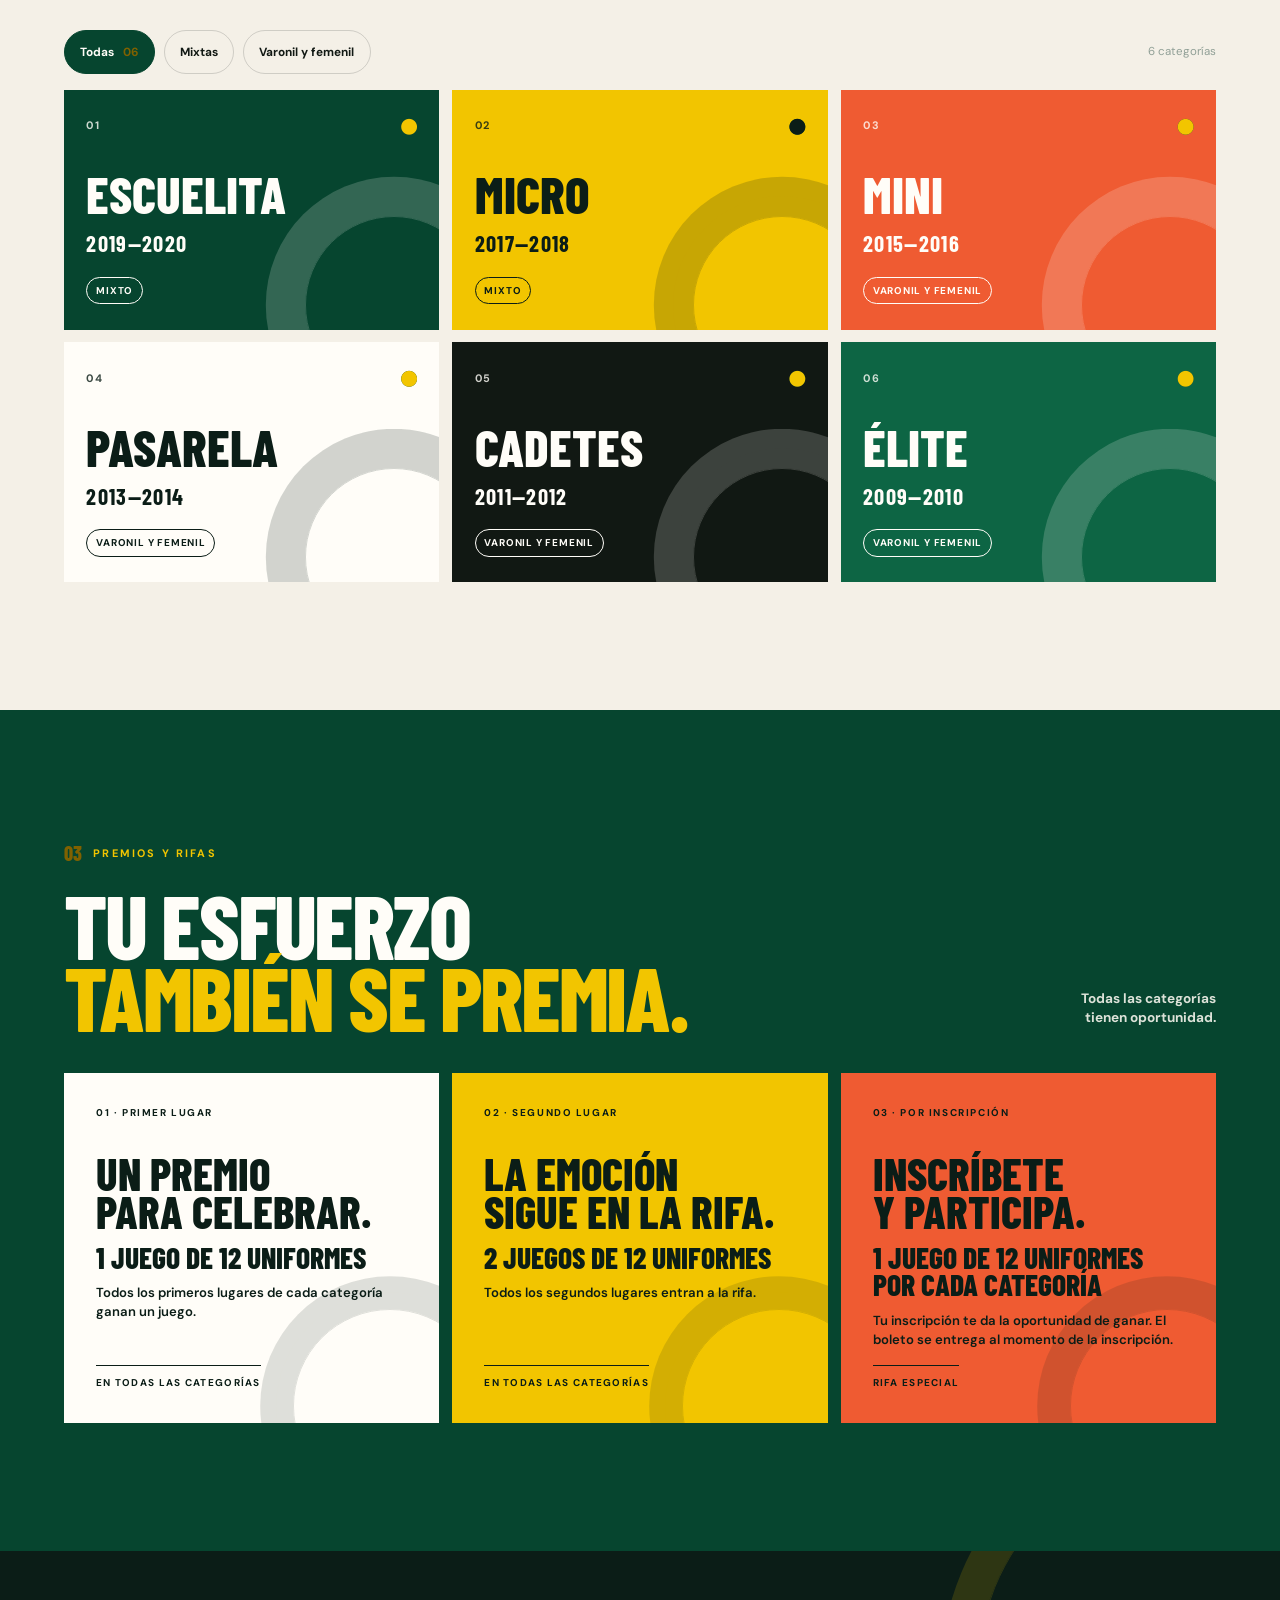
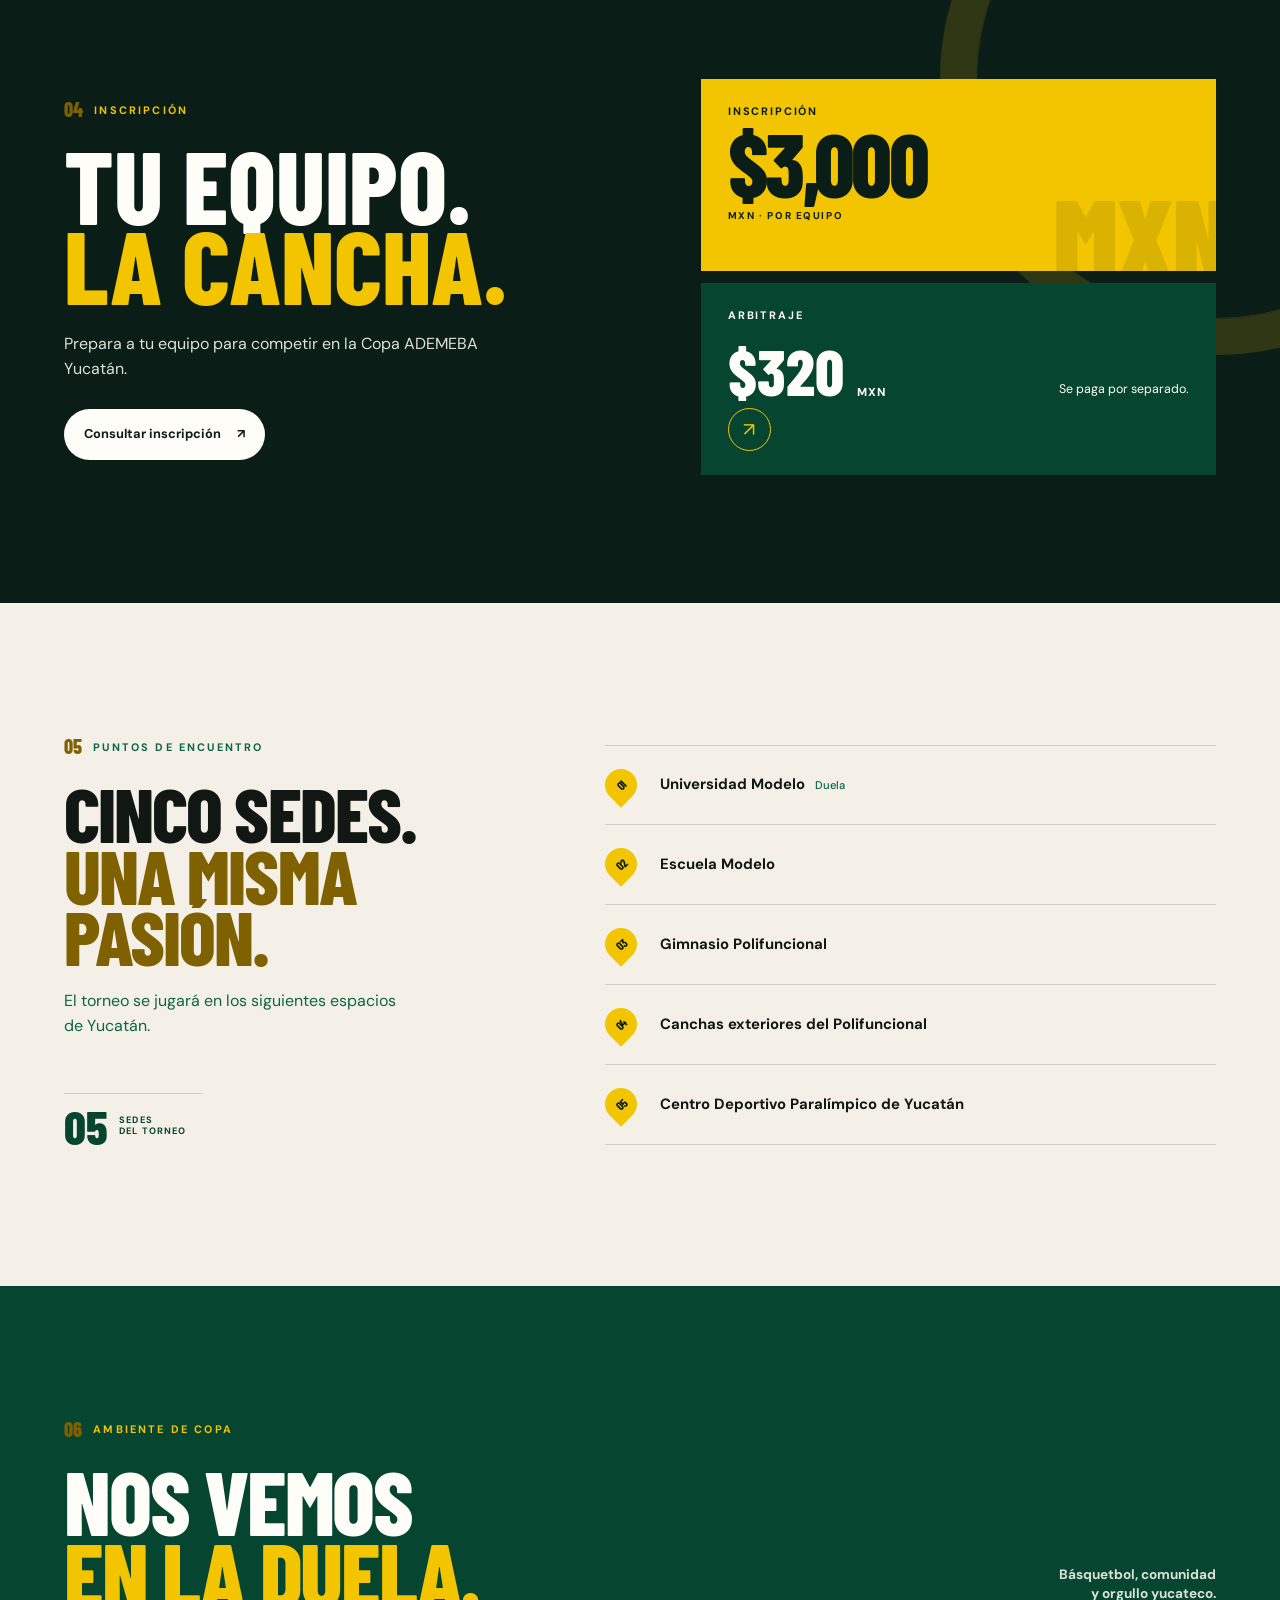
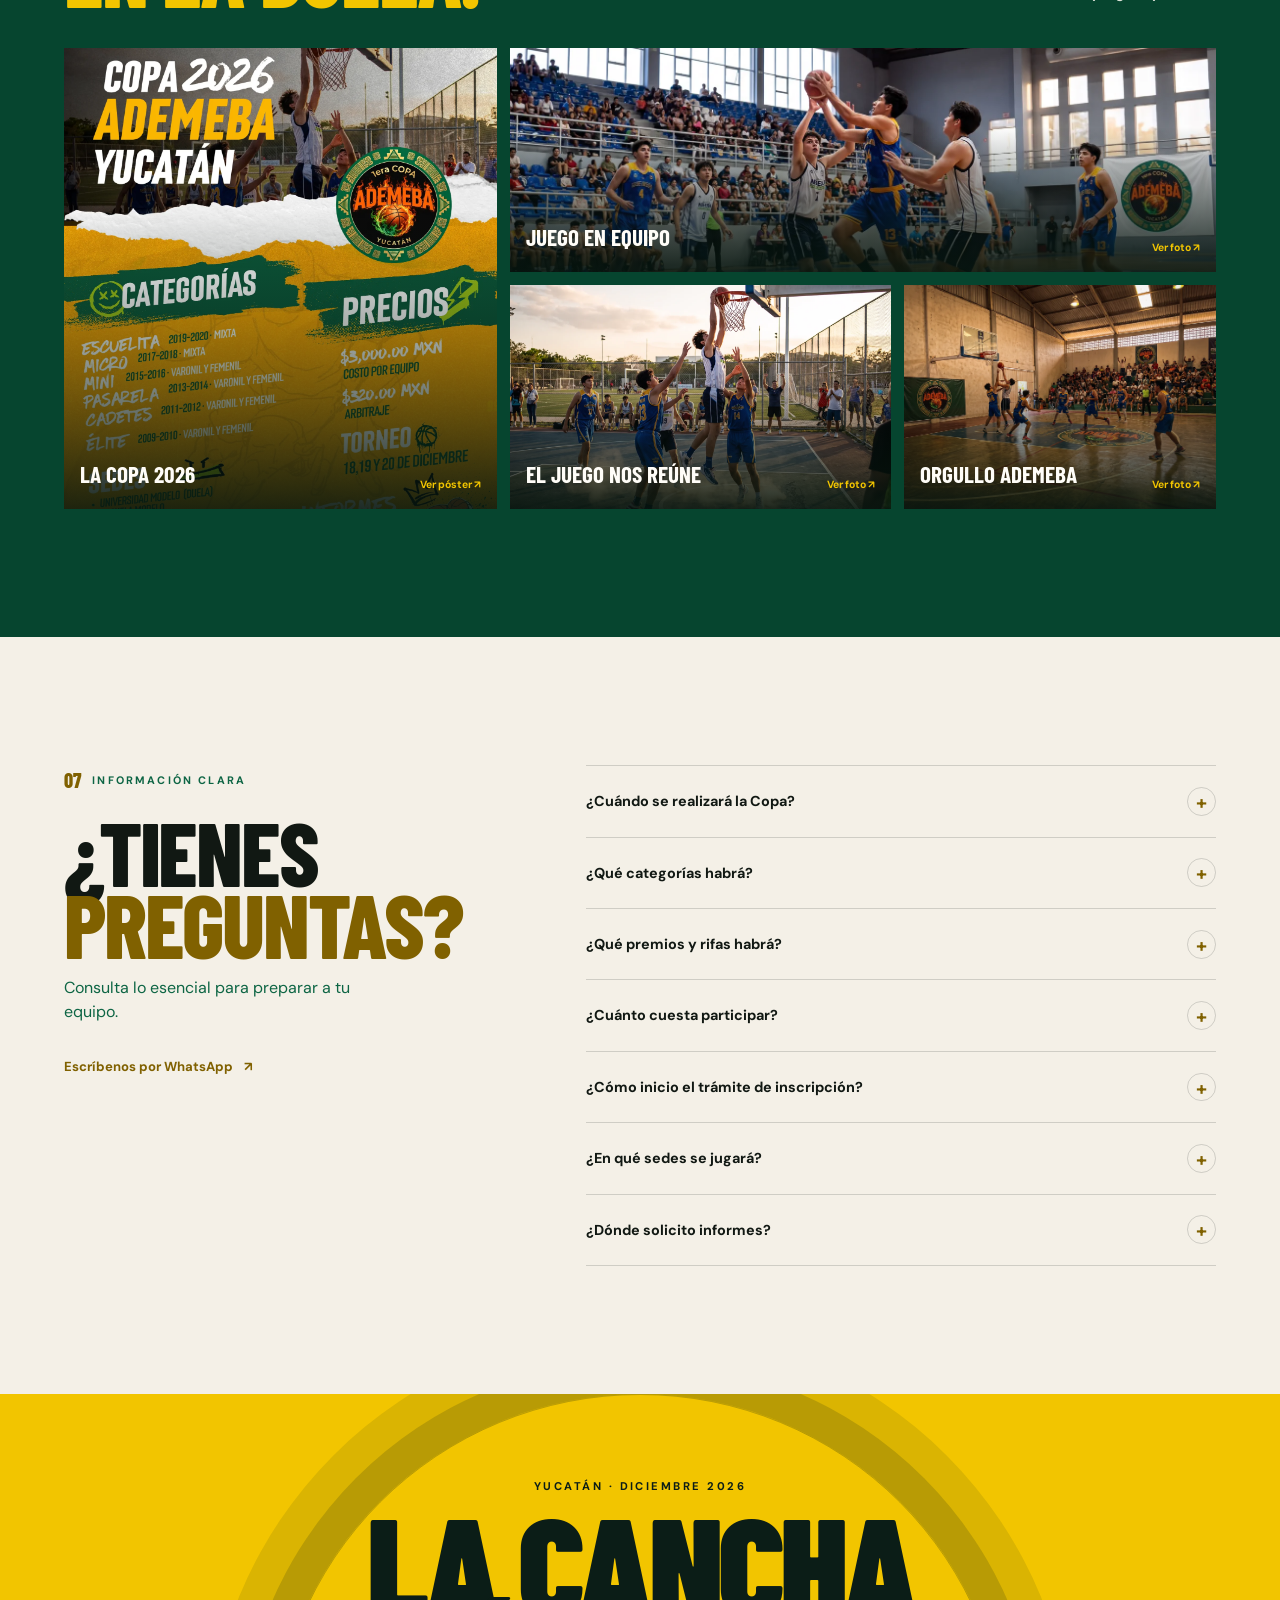
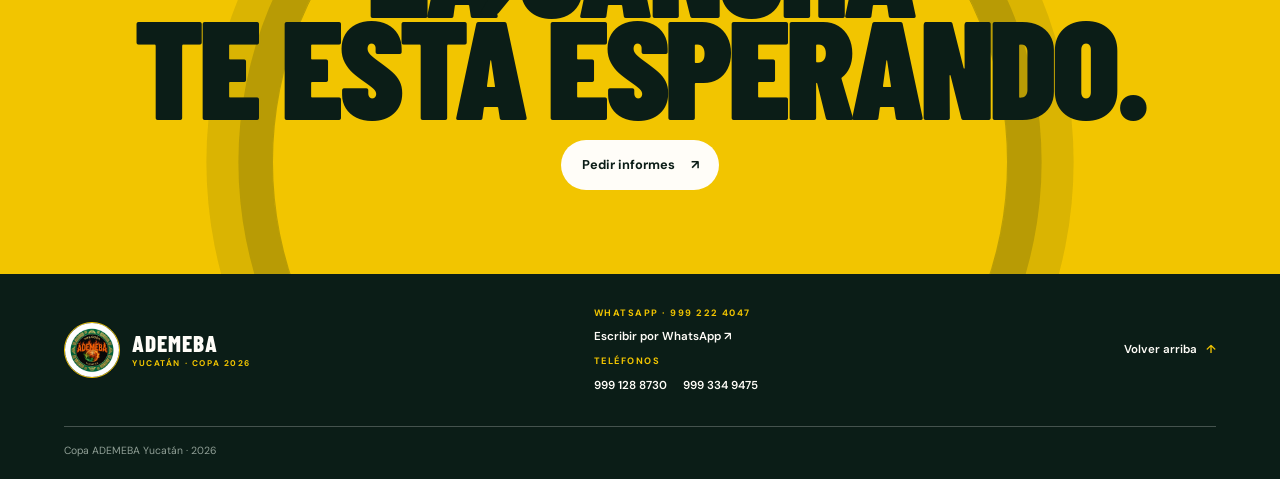
==== commit d67f44aa: "feat(site): Add Copa ADEMEBA prize and raffle details Show the social campaign's uniform awards and " ====
--- a/index.html
+++ b/index.html
@@ -30,6 +30,7 @@
         </button>
         <nav class="site-nav" id="site-nav" aria-label="Navegación principal">
           <a href="#categorias">Categorías</a>
+          <a href="#premios">Premios</a>
           <a href="#costos">Costos</a>
           <a href="#sedes">Sedes</a>
           <a href="hospedaje.html">Hospedaje</a>
@@ -122,10 +123,42 @@
         </div>
       </section>
 
+      <section class="prizes-section" id="premios" aria-labelledby="prizes-title">
+        <div class="section-wrap">
+          <div class="section-heading prizes-heading">
+            <div><p class="section-index"><span>03</span> PREMIOS Y RIFAS</p><h2 id="prizes-title">Tu esfuerzo<br><span>también se premia.</span></h2></div>
+            <p class="section-aside">Todas las categorías<br>tienen oportunidad.</p>
+          </div>
+          <div class="prize-grid">
+            <article class="prize-card prize-card--paper">
+              <span class="prize-card__number">01 · PRIMER LUGAR</span>
+              <h3>Un premio<br>para celebrar.</h3>
+              <p class="prize-card__highlight">1 juego de 12 uniformes</p>
+              <p>Todos los primeros lugares de cada categoría ganan un juego.</p>
+              <span class="prize-card__scope">En todas las categorías</span>
+            </article>
+            <article class="prize-card prize-card--gold">
+              <span class="prize-card__number">02 · SEGUNDO LUGAR</span>
+              <h3>La emoción<br>sigue en la rifa.</h3>
+              <p class="prize-card__highlight">2 juegos de 12 uniformes</p>
+              <p>Todos los segundos lugares entran a la rifa.</p>
+              <span class="prize-card__scope">En todas las categorías</span>
+            </article>
+            <article class="prize-card prize-card--orange">
+              <span class="prize-card__number">03 · POR INSCRIPCIÓN</span>
+              <h3>Inscríbete<br>y participa.</h3>
+              <p class="prize-card__highlight">1 juego de 12 uniformes por cada categoría</p>
+              <p>Tu inscripción te da la oportunidad de ganar. El boleto se entrega al momento de la inscripción.</p>
+              <span class="prize-card__scope">Rifa especial</span>
+            </article>
+          </div>
+        </div>
+      </section>
+
       <section class="costs-band" id="costos" aria-labelledby="costs-title">
         <div class="costs-wrap">
           <div class="costs-copy">
-            <p class="section-index"><span>03</span> INSCRIPCIÓN</p>
+            <p class="section-index"><span>04</span> INSCRIPCIÓN</p>
             <h2 id="costs-title">Tu equipo.<br><span>La cancha.</span></h2>
             <p>Prepara a tu equipo para competir en la Copa ADEMEBA Yucatán.</p>
             <a class="button button--light" href="https://wa.me/529992224047?text=Hola%2C%20quiero%20informes%20para%20inscribir%20a%20mi%20equipo%20en%20la%20Copa%20ADEMEBA%20Yucat%C3%A1n%202026." target="_blank" rel="noopener">Consultar inscripción <span aria-hidden="true">↗</span></a>
@@ -140,7 +173,7 @@
 
       <section class="venues section-wrap" id="sedes" aria-labelledby="venues-title">
         <div class="venues-intro">
-          <p class="section-index"><span>04</span> PUNTOS DE ENCUENTRO</p>
+          <p class="section-index"><span>05</span> PUNTOS DE ENCUENTRO</p>
           <h2 id="venues-title">Cinco sedes.<br><span>Una misma pasión.</span></h2>
           <p>El torneo se jugará en los siguientes espacios de Yucatán.</p>
           <div class="venue-count"><strong>05</strong><span>SEDES<br>DEL TORNEO</span></div>
@@ -157,7 +190,7 @@
       <section class="gallery-section" id="galeria" aria-labelledby="gallery-title">
         <div class="section-wrap">
           <div class="section-heading gallery-heading">
-            <div><p class="section-index"><span>05</span> AMBIENTE DE COPA</p><h2 id="gallery-title">Nos vemos<br><span>en la duela.</span></h2></div>
+            <div><p class="section-index"><span>06</span> AMBIENTE DE COPA</p><h2 id="gallery-title">Nos vemos<br><span>en la duela.</span></h2></div>
             <p class="section-aside">Básquetbol, comunidad<br>y orgullo yucateco.</p>
           </div>
           <div class="gallery-grid">
@@ -183,7 +216,7 @@
 
       <section class="faq section-wrap" id="preguntas" aria-labelledby="faq-title">
         <div class="faq-title">
-          <p class="section-index"><span>06</span> INFORMACIÓN CLARA</p>
+          <p class="section-index"><span>07</span> INFORMACIÓN CLARA</p>
           <h2 id="faq-title">¿Tienes<br><span>preguntas?</span></h2>
           <p>Consulta lo esencial para preparar a tu equipo.</p>
           <a href="https://wa.me/529992224047?text=Hola%2C%20tengo%20una%20pregunta%20sobre%20la%20Copa%20ADEMEBA%20Yucat%C3%A1n%202026." target="_blank" rel="noopener">Escríbenos por WhatsApp <span aria-hidden="true">↗</span></a>
@@ -191,6 +224,7 @@
         <div class="faq-list">
           <details><summary>¿Cuándo se realizará la Copa?<span aria-hidden="true">+</span></summary><p>Los días 18, 19 y 20 de diciembre de 2026.</p></details>
           <details><summary>¿Qué categorías habrá?<span aria-hidden="true">+</span></summary><p>Escuelita, Micro, Mini, Pasarela, Cadetes y Élite. Escuelita y Micro son mixtas; las demás tienen rama varonil y femenil.</p></details>
+          <details><summary>¿Qué premios y rifas habrá?<span aria-hidden="true">+</span></summary><p>Los primeros lugares de cada categoría ganan un juego de 12 uniformes. Todos los segundos lugares entran a la rifa de 2 juegos de 12 uniformes. Además, al inscribirte participas en la rifa especial de 1 juego de 12 uniformes por cada categoría; el boleto se entrega al momento de la inscripción.</p></details>
           <details><summary>¿Cuánto cuesta participar?<span aria-hidden="true">+</span></summary><p>La inscripción cuesta $3,000 MXN por equipo. El arbitraje es de $320 MXN y se paga por separado.</p></details>
           <details><summary>¿Cómo inicio el trámite de inscripción?<span aria-hidden="true">+</span></summary><p>Datos bancarios para iniciar tu trámite de inscripción:</p><dl class="faq-bank-details" aria-label="Datos para transferencia bancaria Banorte"><div><dt>Banco</dt><dd>Banorte</dd></div><div><dt>Titular</dt><dd>Jorge Damian Herrera Canto</dd></div><div><dt>Tarjeta</dt><dd>4189 1400 1574 1019</dd></div><div><dt>Cuenta</dt><dd>0336144232</dd></div><div><dt>CLABE interbancaria</dt><dd>072910003361442325</dd></div></dl><p>Para continuar con tu inscripción o resolver dudas, escríbenos por WhatsApp al 999 222 4047.</p></details>
           <details><summary>¿En qué sedes se jugará?<span aria-hidden="true">+</span></summary><p>Universidad Modelo (duela), Escuela Modelo, Gimnasio Polifuncional, canchas exteriores del Polifuncional y Centro Deportivo Paralímpico de Yucatán.</p></details>
--- a/styles.css
+++ b/styles.css
@@ -34,7 +34,7 @@
 
 .skip-link { position: fixed; z-index: 30; top: .75rem; left: .75rem; padding: .75rem 1rem; transform: translateY(-160%); background: var(--white); color: var(--ink); }
 .skip-link:focus { transform: translateY(0); }
-.site-header { position: absolute; z-index: 10; inset: 0 0 auto; color: var(--white); }
+.site-header { position: absolute; z-index: 10; inset: 0 0 auto; background: rgba(11, 29, 23, .9); color: var(--white); -webkit-backdrop-filter: blur(8px); backdrop-filter: blur(8px); }
 .nav-shell { display: flex; align-items: center; justify-content: space-between; min-height: 5.7rem; padding: .8rem var(--page-gutter); border-bottom: 1px solid var(--line-light); }
 .brand, .footer-brand { display: inline-flex; align-items: center; gap: .75rem; text-decoration: none; }
 .brand img { width: 3.35rem; height: 3.35rem; border: 2px solid var(--gold); border-radius: 50%; object-fit: cover; }
@@ -144,6 +144,23 @@
 .category-card--green { background: var(--forest-mid); color: var(--white); }
 .category-card[hidden] { display: none; }
 
+.prizes-section { padding-block: var(--section-space); overflow: hidden; background: var(--forest); color: var(--white); }
+.prizes-section .section-index { color: var(--gold); }
+.prizes-heading { margin-bottom: 2.5rem; }
+.prizes-heading h2 span { color: var(--gold); }
+.prizes-heading .section-aside { color: var(--mist); }
+.prize-grid { display: grid; grid-template-columns: repeat(3, minmax(0, 1fr)); gap: .8rem; }
+.prize-card { position: relative; display: flex; min-height: 20rem; flex-direction: column; align-items: flex-start; padding: clamp(1.25rem, 2.6vw, 2rem); overflow: hidden; isolation: isolate; }
+.prize-card::after { position: absolute; z-index: -1; right: -3rem; bottom: -5rem; width: 12rem; aspect-ratio: 1; border: 1px solid currentColor; border-radius: 50%; box-shadow: 0 0 0 1rem transparent, 0 0 0 1.05rem currentColor, 0 0 0 2rem transparent, 0 0 0 2.05rem currentColor; content: ""; opacity: .13; }
+.prize-card--paper { background: var(--white); color: var(--forest-deep); }
+.prize-card--gold { background: var(--gold); color: var(--forest-deep); }
+.prize-card--orange { background: var(--orange); color: var(--forest-deep); }
+.prize-card__number { font-size: .62rem; font-weight: 700; letter-spacing: .16em; }
+.prize-card h3 { margin: 2.1rem 0 .8rem; font-family: var(--display); font-size: clamp(2.4rem, 3.5vw, 3.5rem); font-weight: 800; line-height: .86; text-transform: uppercase; }
+.prize-card__highlight { margin: 0 0 .4rem; font-family: var(--display); font-size: clamp(1.55rem, 2.3vw, 2.2rem); font-weight: 800; line-height: .95; text-transform: uppercase; }
+.prize-card > p:not(.prize-card__highlight) { margin: .3rem 0 1rem; font-size: .82rem; font-weight: 600; line-height: 1.45; }
+.prize-card__scope { margin-top: auto; padding-top: .6rem; border-top: 1px solid currentColor; font-size: .62rem; font-weight: 700; letter-spacing: .13em; text-transform: uppercase; }
+
 .costs-band { position: relative; overflow: hidden; background: var(--forest-deep); color: var(--white); }
 .costs-wrap { position: relative; display: grid; width: min(100%, 80rem); grid-template-columns: 1fr .9fr; align-items: center; gap: 4rem; margin: auto; padding: var(--section-space) var(--page-gutter); isolation: isolate; }
 .costs-copy { max-width: 36rem; }
@@ -274,6 +291,10 @@
   .quick-facts > div:first-child { justify-content: center; }
   .intro-grid { grid-template-columns: 1fr; gap: 1.5rem; }
   .category-grid { grid-template-columns: repeat(2, 1fr); }
+  .prize-grid { grid-template-columns: repeat(2, minmax(0, 1fr)); }
+  .prize-card:last-child { grid-column: 1 / -1; min-height: 16rem; }
+  .prize-card h3 { font-size: clamp(2.4rem, 5vw, 3.5rem); }
+  .prize-card__highlight { font-size: clamp(1.6rem, 3.5vw, 2.2rem); }
   .costs-wrap { grid-template-columns: 1fr 1fr; gap: 2.2rem; }
   .costs-copy { grid-column: 1 / -1; }
   .costs-copy > p:not(.section-index) { max-width: 40rem; }
@@ -332,6 +353,11 @@
   .category-branch { font-size: .52rem; }
   .category-number { font-size: .58rem; }
   .category-ball { top: .75rem; right: .8rem; font-size: 1.7rem; }
+  .prizes-heading { margin-bottom: 1.5rem; }
+  .prize-grid { grid-template-columns: 1fr; gap: .6rem; }
+  .prize-card, .prize-card:last-child { grid-column: auto; min-height: 16rem; padding: 1.25rem; }
+  .prize-card h3 { margin-top: 1.6rem; font-size: 2.8rem; }
+  .prize-card__highlight { font-size: 1.8rem; }
   .costs-wrap { grid-template-columns: 1fr; padding-block: var(--section-space); }
   .costs-copy { grid-column: auto; }
   .costs-copy h2 { font-size: clamp(4rem, 19vw, 6rem); }
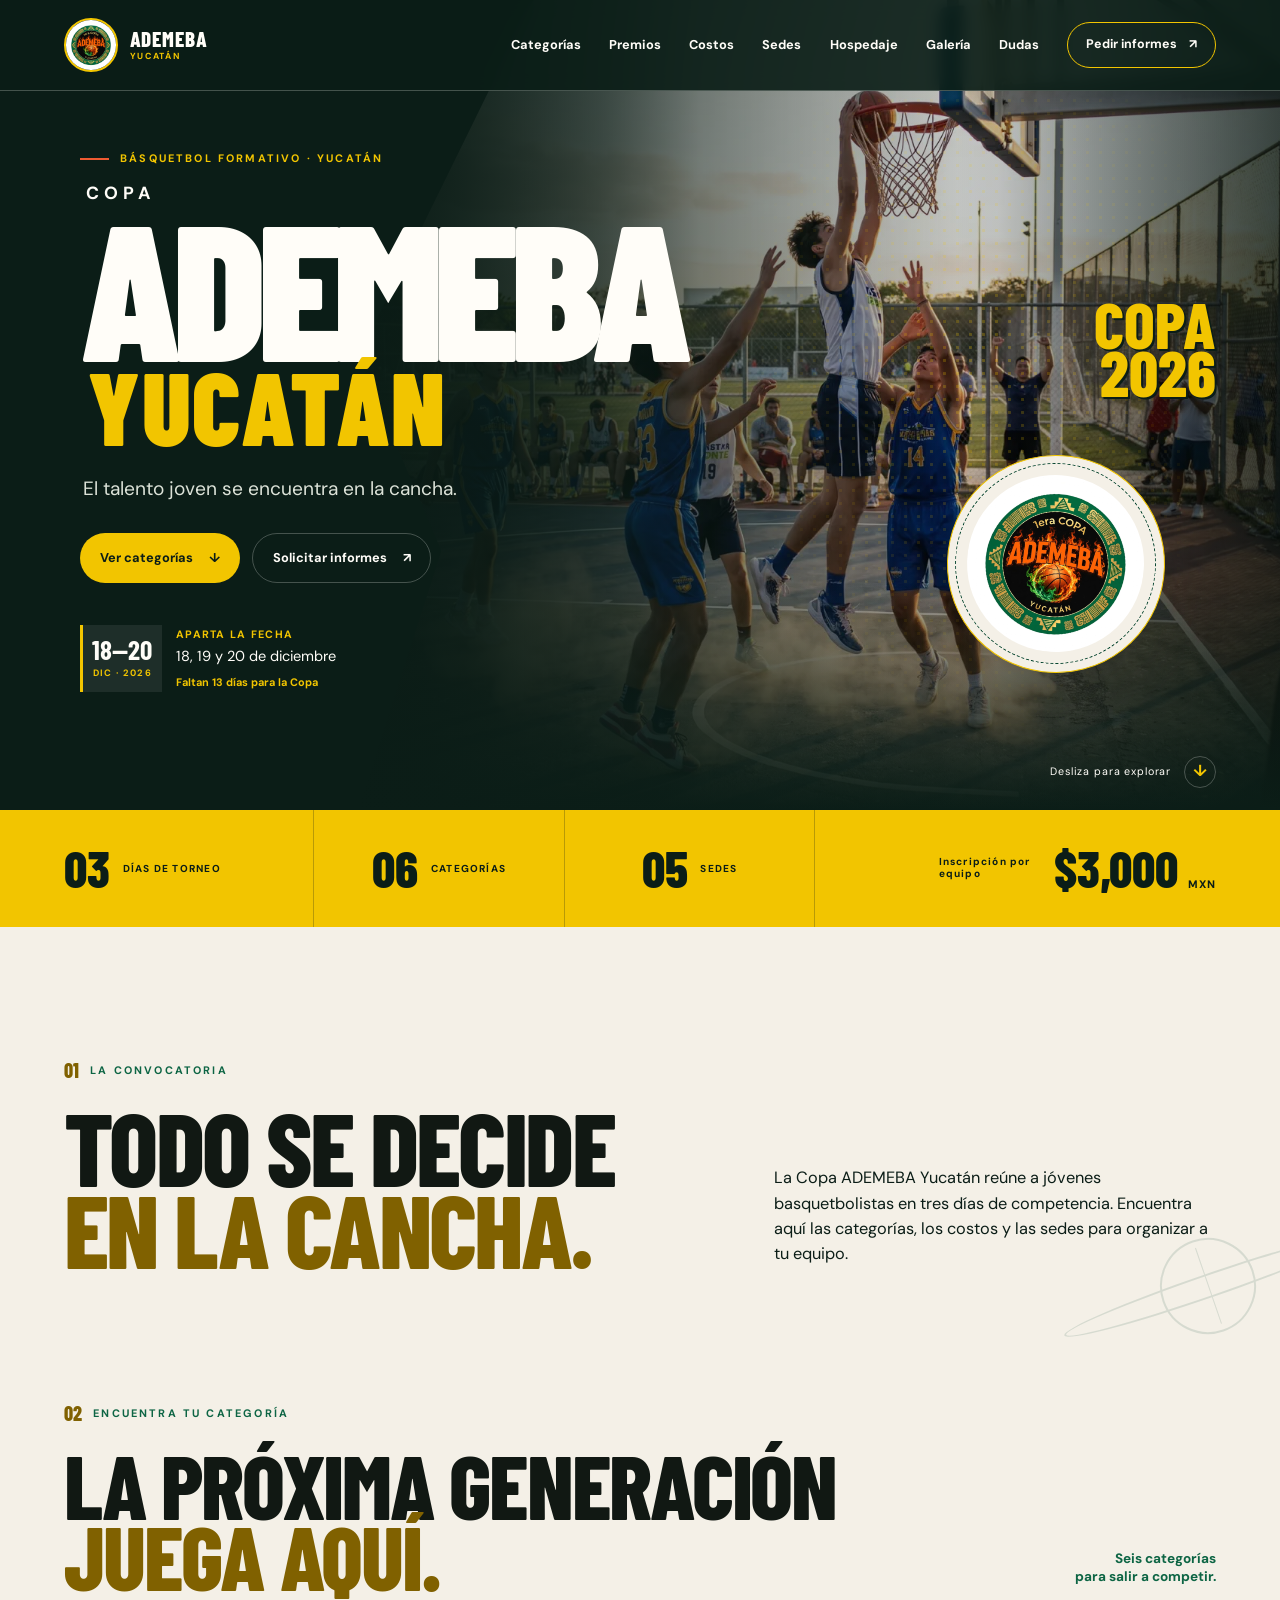
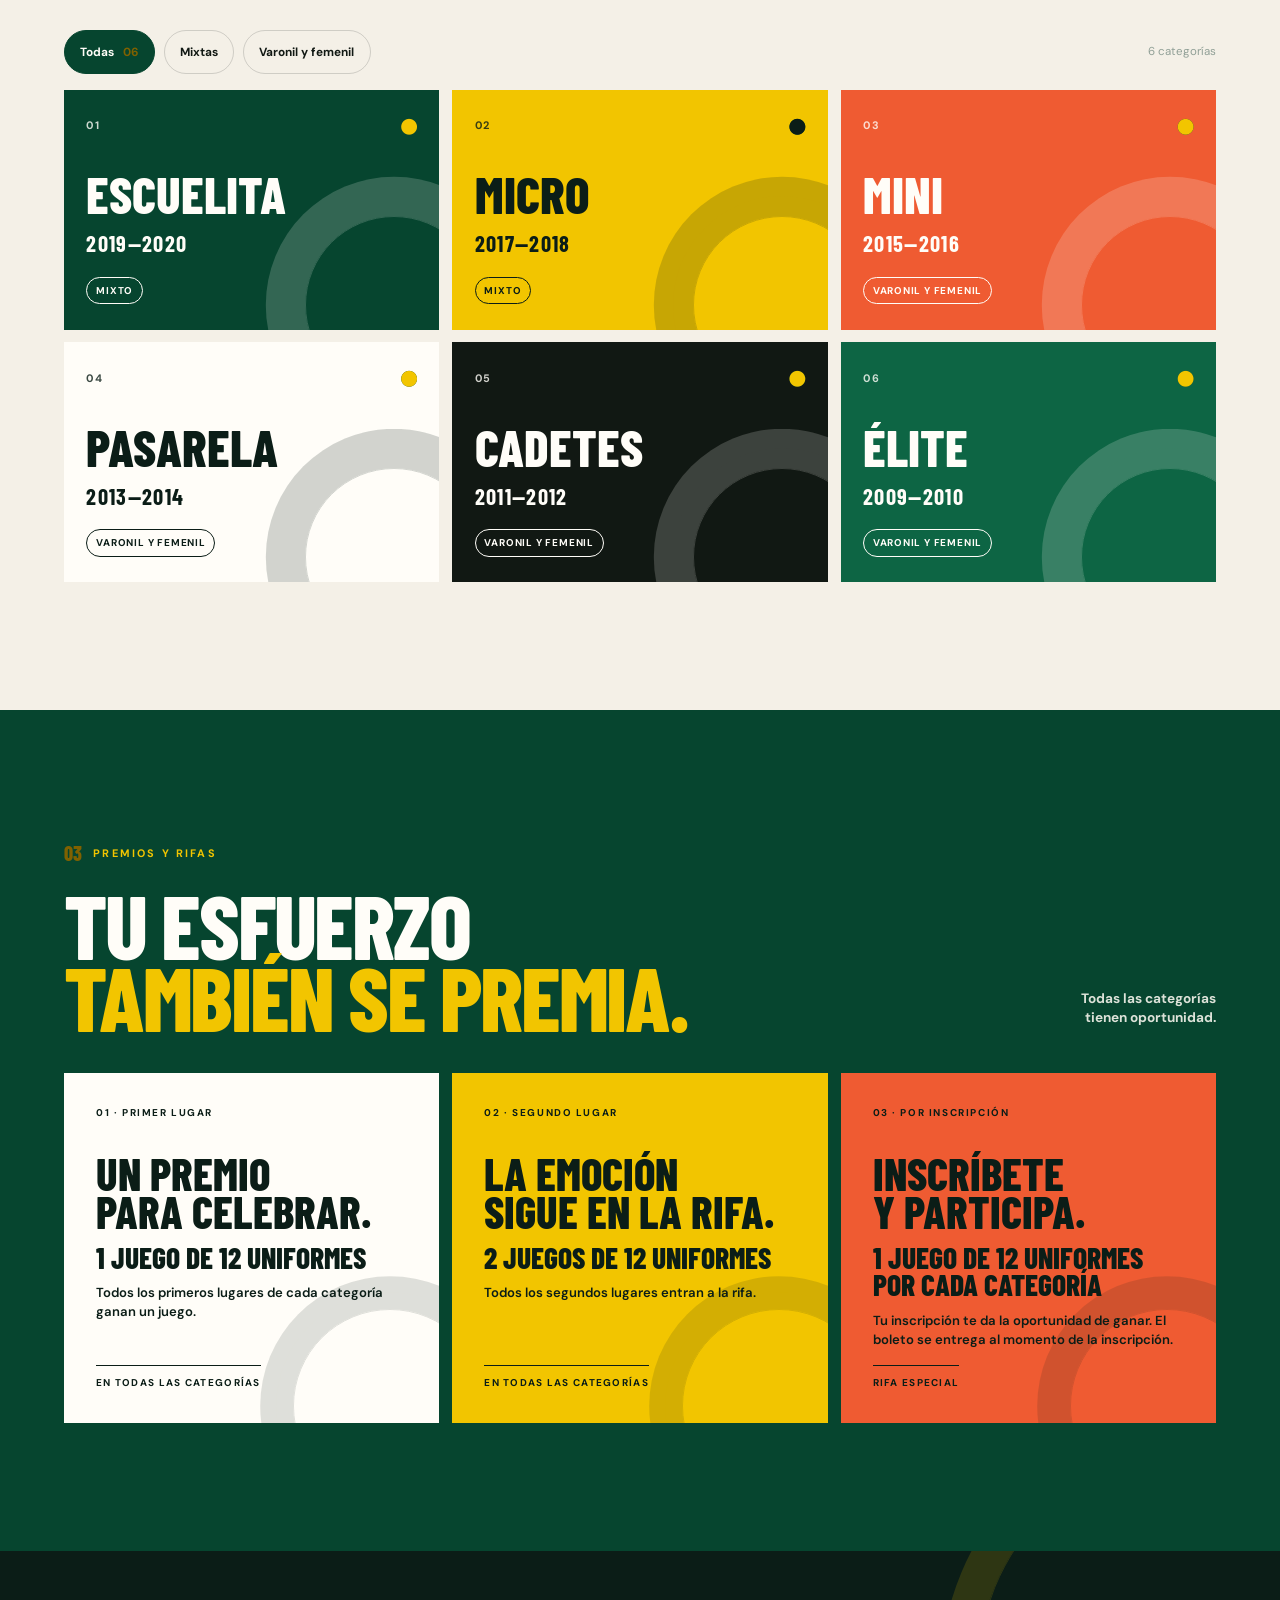
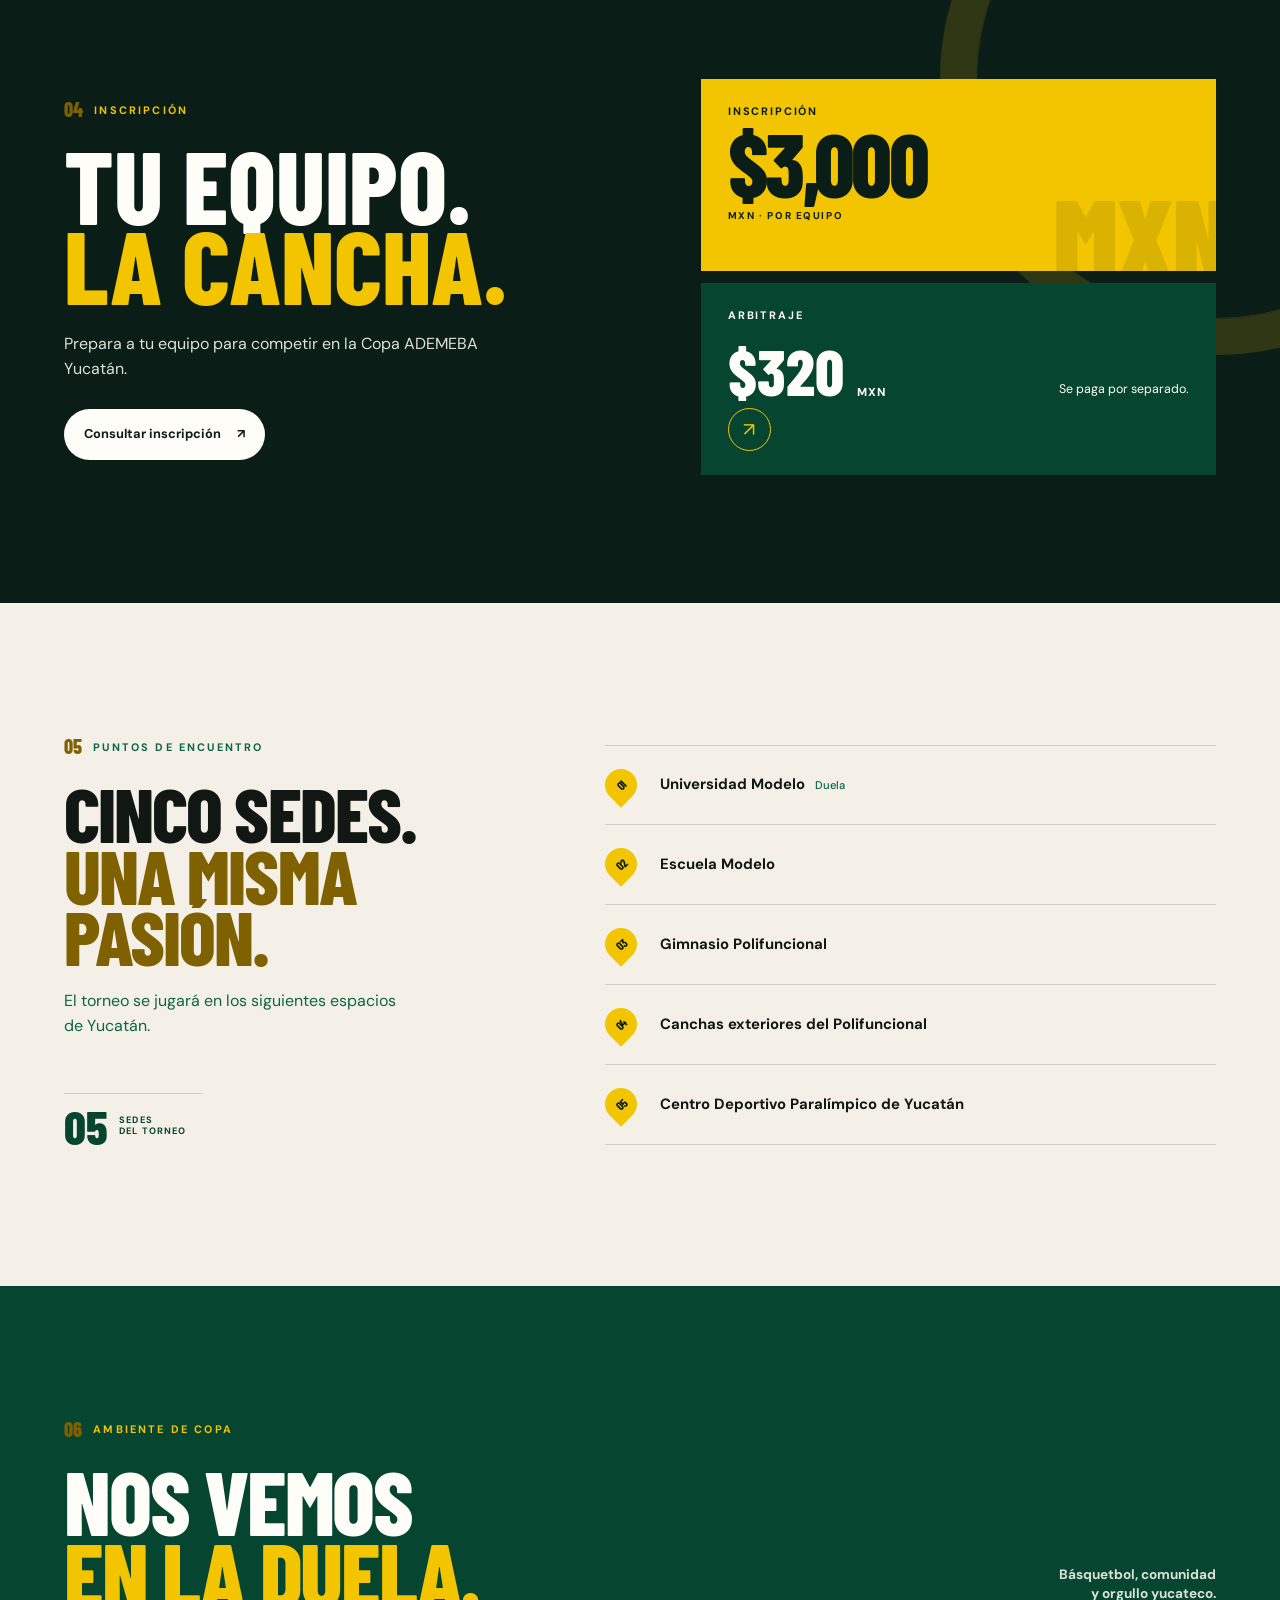
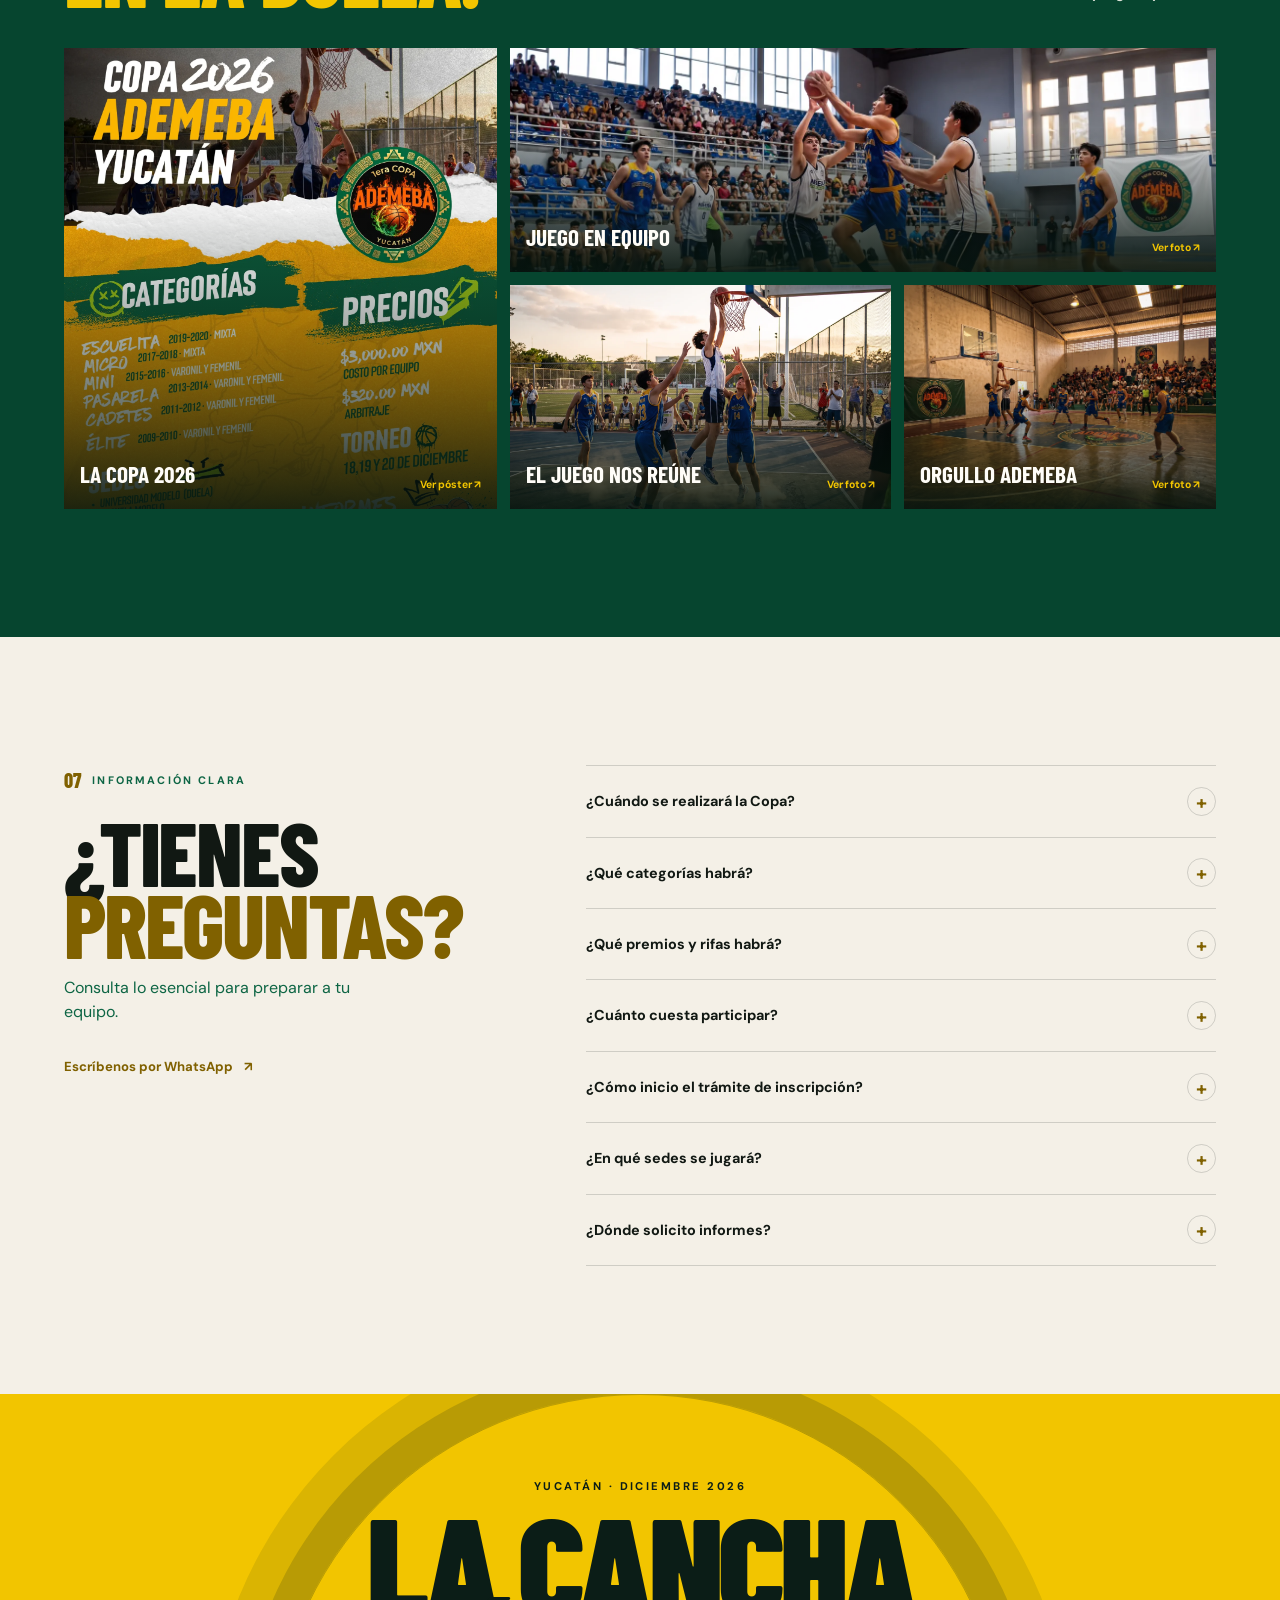
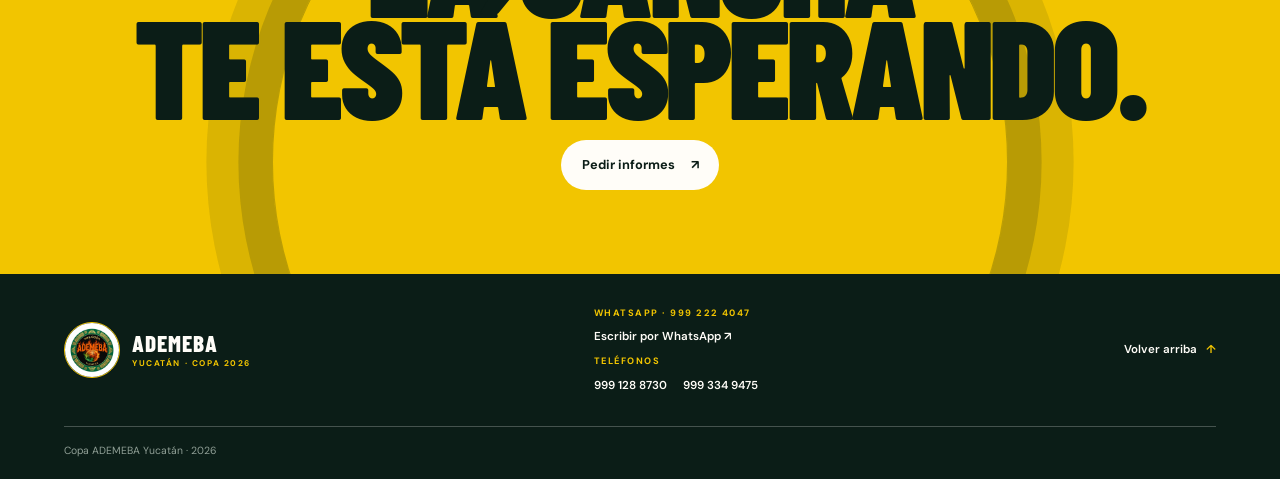
==== commit fc610c6d: "fix(site): Bust cached prize styles" ====
--- a/index.html
+++ b/index.html
@@ -13,7 +13,7 @@
     <link rel="preconnect" href="https://fonts.googleapis.com">
     <link rel="preconnect" href="https://fonts.gstatic.com" crossorigin>
     <link href="https://fonts.googleapis.com/css2?family=Barlow+Condensed:wght@500;600;700;800;900&family=DM+Sans:wght@400;500;600;700&display=swap" rel="stylesheet">
-    <link rel="stylesheet" href="styles.css">
+    <link rel="stylesheet" href="styles.css?v=20261020-premios">
     <script src="script.js" defer></script>
   </head>
   <body>
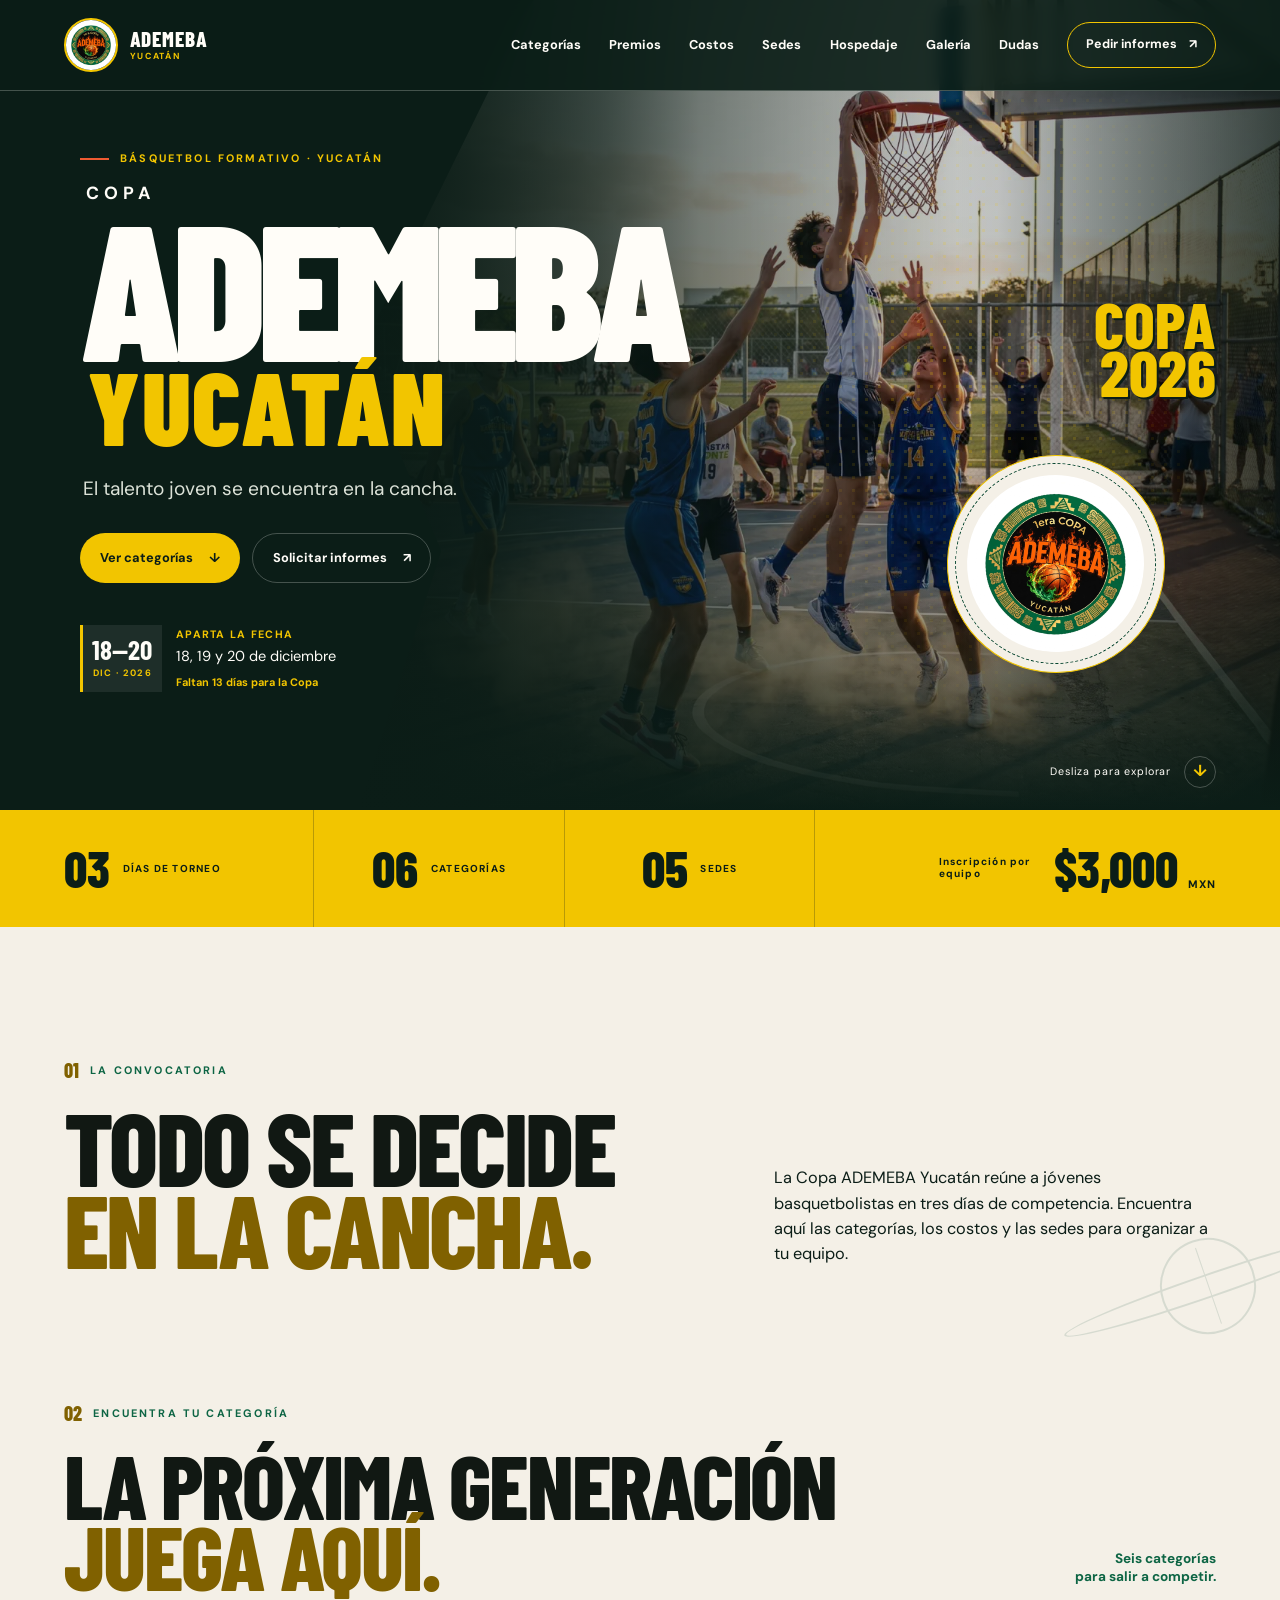
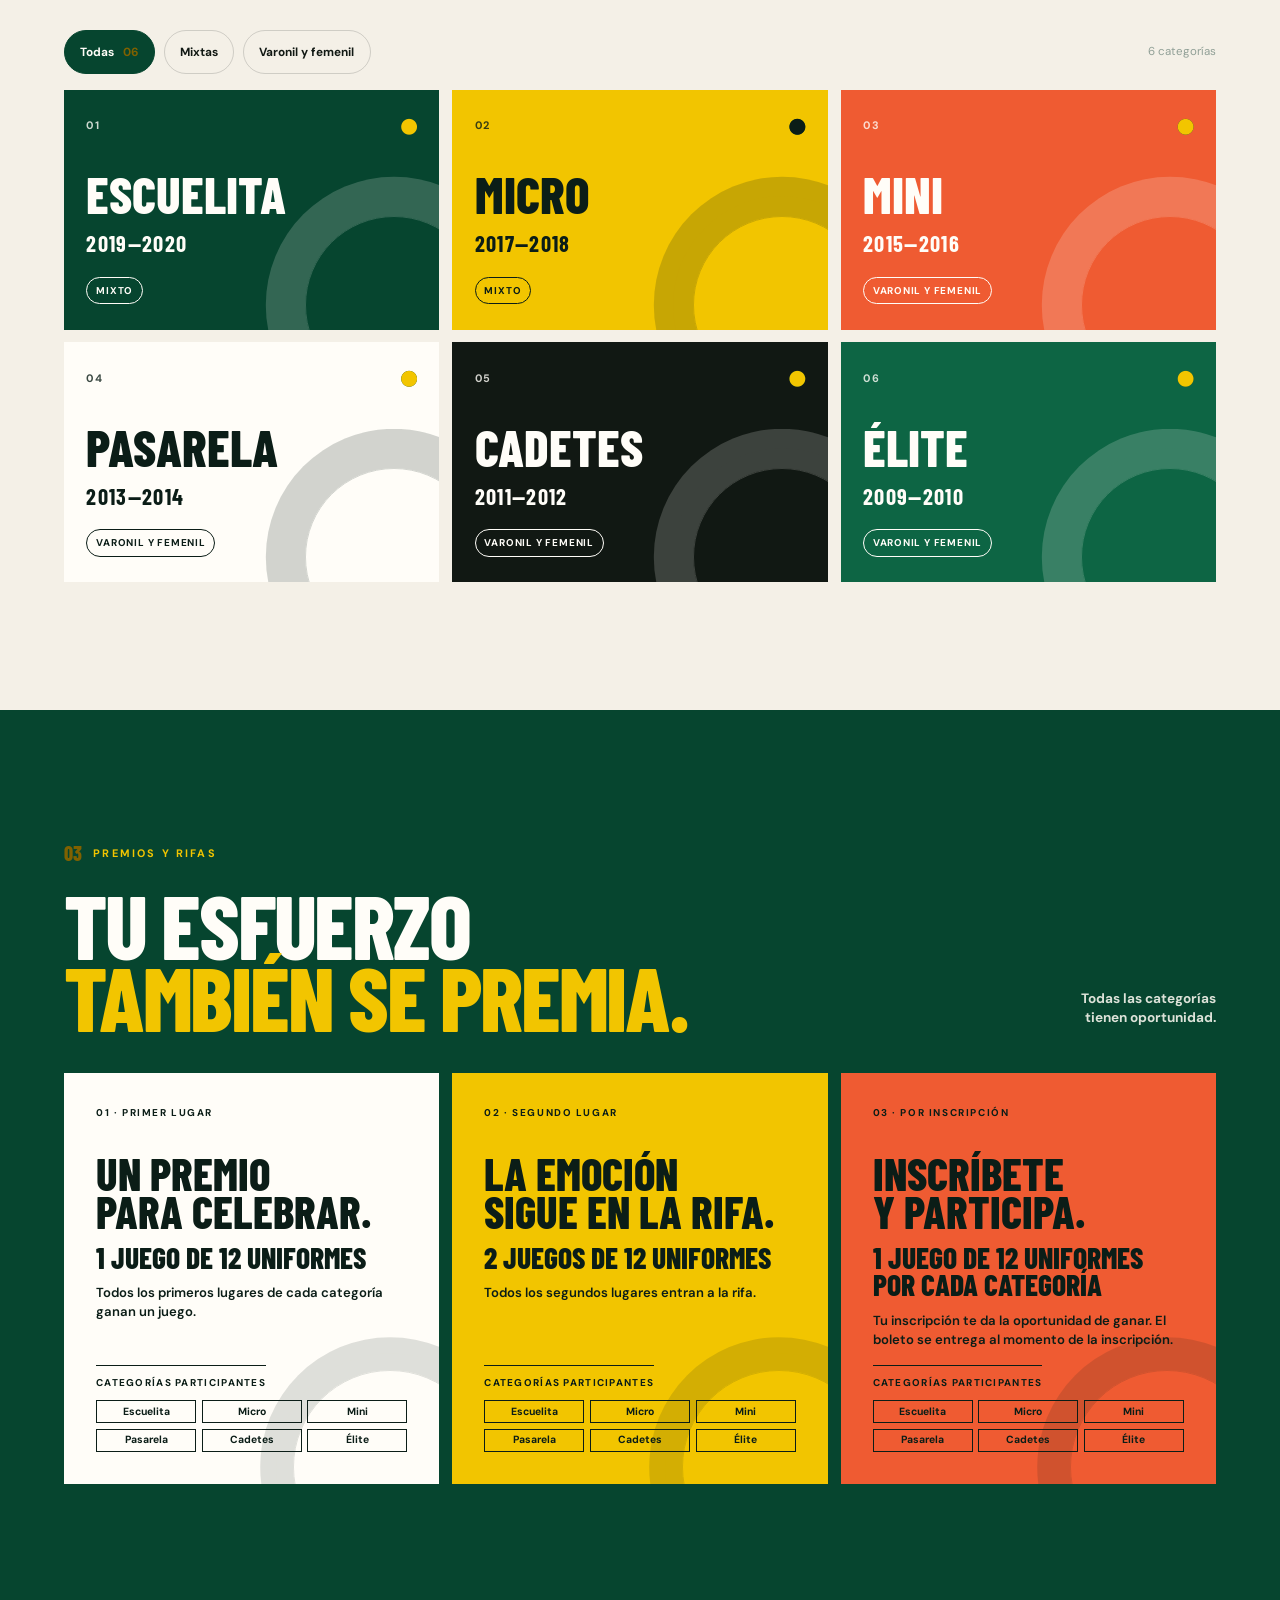
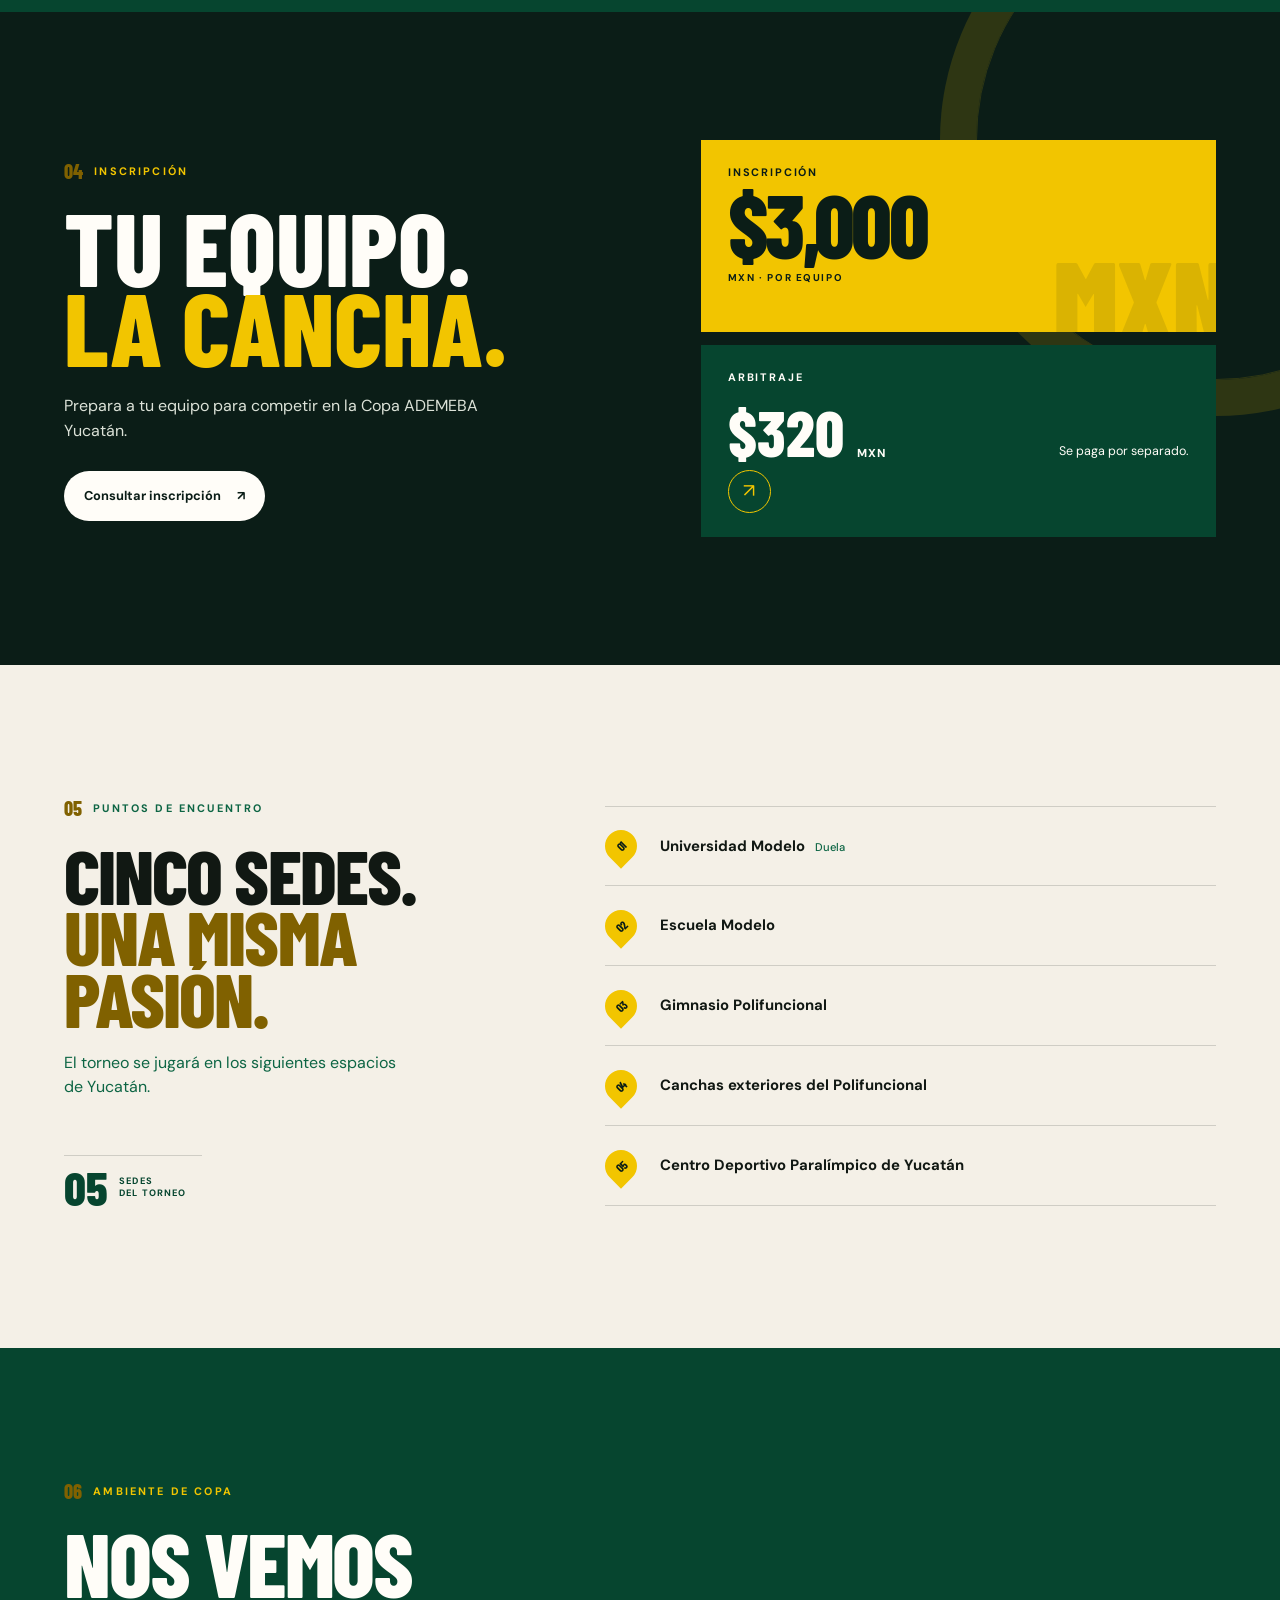
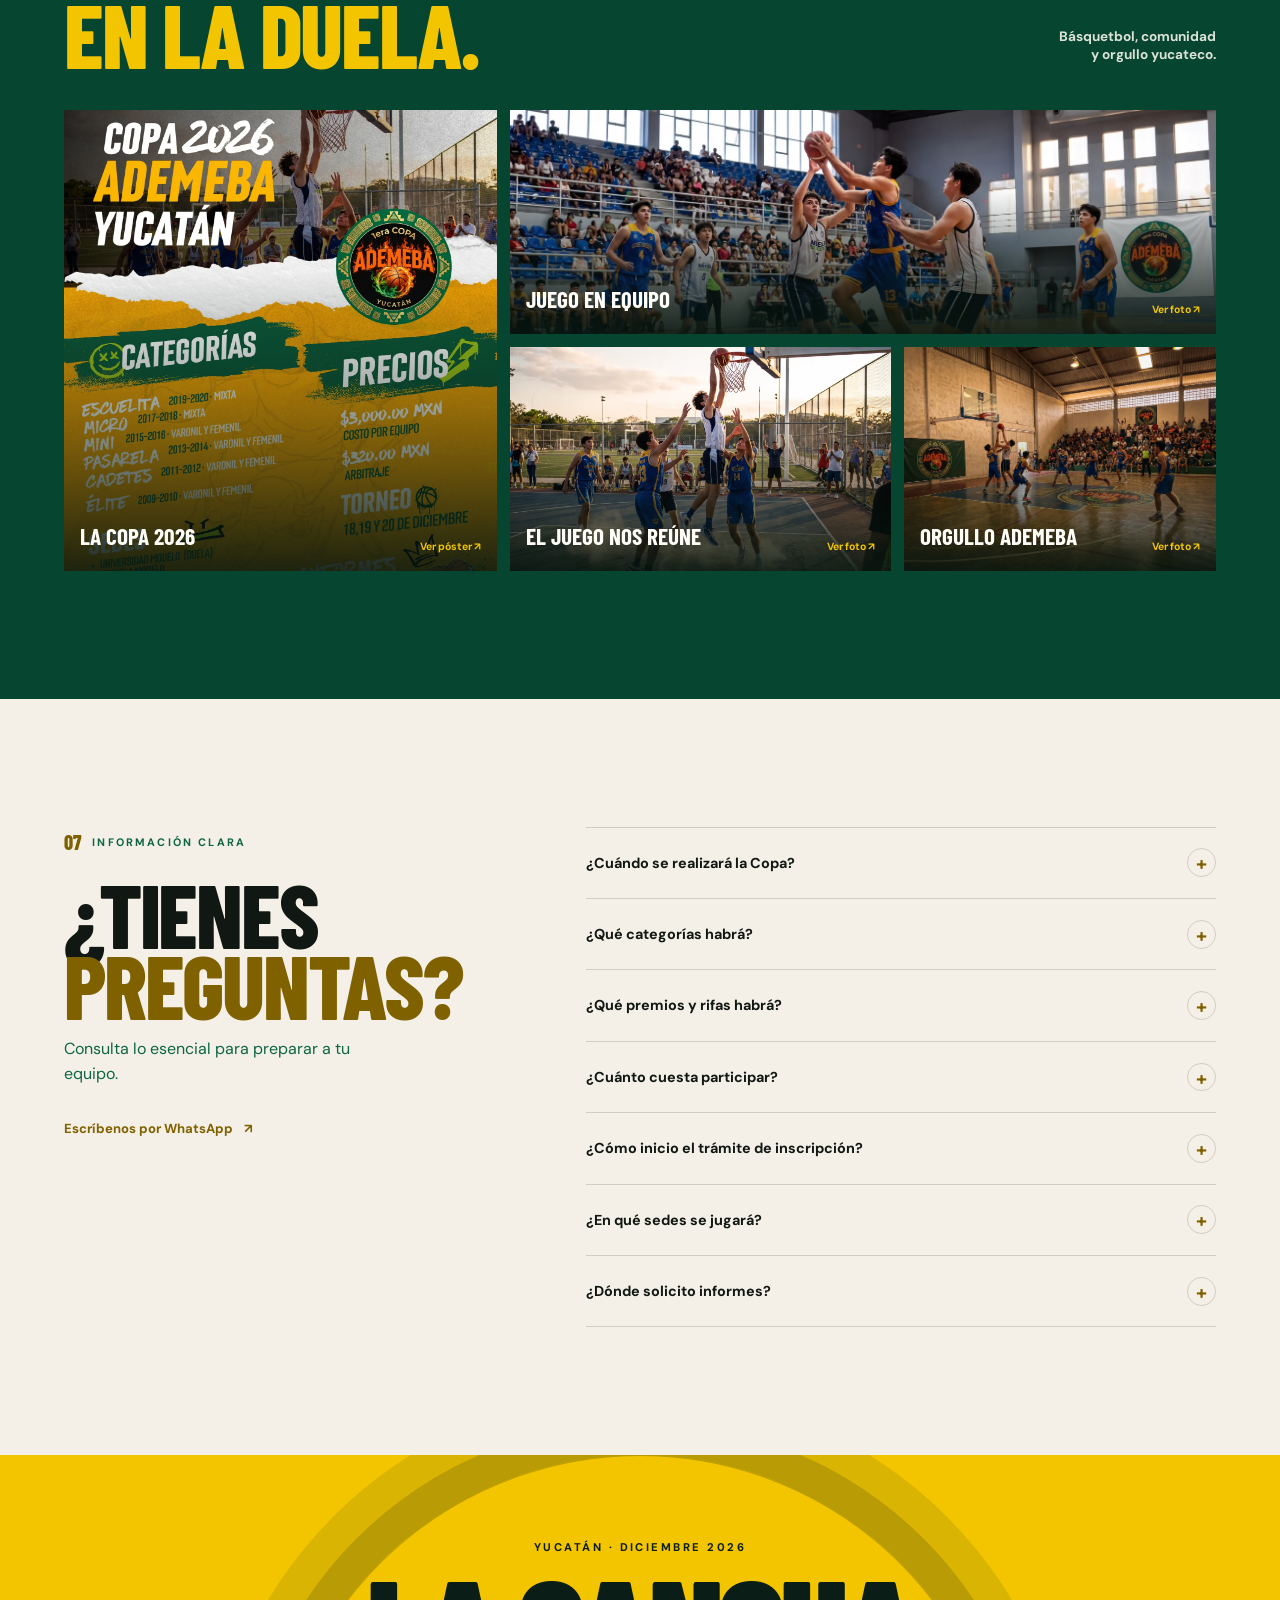
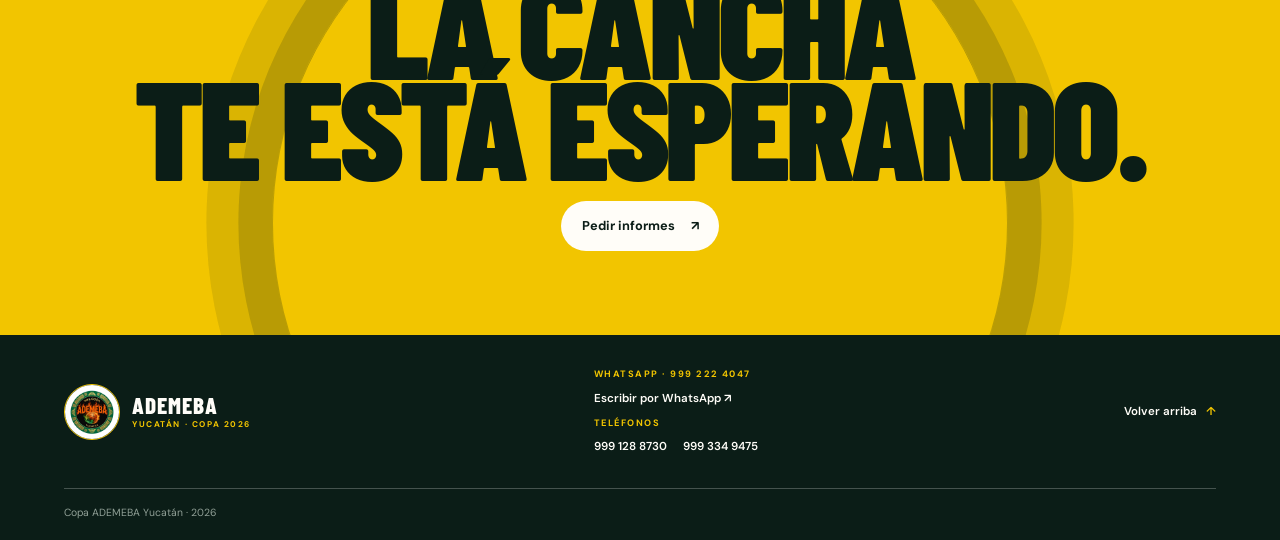
==== commit 77992e81: "feat(site): List eligible categories on every prize card Show Escuelita through Élite on all three c" ====
--- a/index.html
+++ b/index.html
@@ -13,7 +13,7 @@
     <link rel="preconnect" href="https://fonts.googleapis.com">
     <link rel="preconnect" href="https://fonts.gstatic.com" crossorigin>
     <link href="https://fonts.googleapis.com/css2?family=Barlow+Condensed:wght@500;600;700;800;900&family=DM+Sans:wght@400;500;600;700&display=swap" rel="stylesheet">
-    <link rel="stylesheet" href="styles.css?v=20261020-premios">
+    <link rel="stylesheet" href="styles.css?v=20261020-premios-categorias">
     <script src="script.js" defer></script>
   </head>
   <body>
@@ -135,21 +135,33 @@
               <h3>Un premio<br>para celebrar.</h3>
               <p class="prize-card__highlight">1 juego de 12 uniformes</p>
               <p>Todos los primeros lugares de cada categoría ganan un juego.</p>
-              <span class="prize-card__scope">En todas las categorías</span>
+              <span class="prize-card__scope">Categorías participantes</span>
+              <ul class="prize-card__categories" aria-label="Categorías participantes">
+                <li>Escuelita</li><li>Micro</li><li>Mini</li>
+                <li>Pasarela</li><li>Cadetes</li><li>Élite</li>
+              </ul>
             </article>
             <article class="prize-card prize-card--gold">
               <span class="prize-card__number">02 · SEGUNDO LUGAR</span>
               <h3>La emoción<br>sigue en la rifa.</h3>
               <p class="prize-card__highlight">2 juegos de 12 uniformes</p>
               <p>Todos los segundos lugares entran a la rifa.</p>
-              <span class="prize-card__scope">En todas las categorías</span>
+              <span class="prize-card__scope">Categorías participantes</span>
+              <ul class="prize-card__categories" aria-label="Categorías participantes">
+                <li>Escuelita</li><li>Micro</li><li>Mini</li>
+                <li>Pasarela</li><li>Cadetes</li><li>Élite</li>
+              </ul>
             </article>
             <article class="prize-card prize-card--orange">
               <span class="prize-card__number">03 · POR INSCRIPCIÓN</span>
               <h3>Inscríbete<br>y participa.</h3>
               <p class="prize-card__highlight">1 juego de 12 uniformes por cada categoría</p>
               <p>Tu inscripción te da la oportunidad de ganar. El boleto se entrega al momento de la inscripción.</p>
-              <span class="prize-card__scope">Rifa especial</span>
+              <span class="prize-card__scope">Categorías participantes</span>
+              <ul class="prize-card__categories" aria-label="Categorías participantes">
+                <li>Escuelita</li><li>Micro</li><li>Mini</li>
+                <li>Pasarela</li><li>Cadetes</li><li>Élite</li>
+              </ul>
             </article>
           </div>
         </div>
--- a/styles.css
+++ b/styles.css
@@ -160,6 +160,8 @@
 .prize-card__highlight { margin: 0 0 .4rem; font-family: var(--display); font-size: clamp(1.55rem, 2.3vw, 2.2rem); font-weight: 800; line-height: .95; text-transform: uppercase; }
 .prize-card > p:not(.prize-card__highlight) { margin: .3rem 0 1rem; font-size: .82rem; font-weight: 600; line-height: 1.45; }
 .prize-card__scope { margin-top: auto; padding-top: .6rem; border-top: 1px solid currentColor; font-size: .62rem; font-weight: 700; letter-spacing: .13em; text-transform: uppercase; }
+.prize-card__categories { position: relative; display: grid; width: 100%; grid-template-columns: repeat(3, minmax(0, 1fr)); gap: .35rem; margin: .6rem 0 0; padding: 0; list-style: none; }
+.prize-card__categories li { min-width: 0; padding: .27rem .15rem; border: 1px solid currentColor; font-size: .65rem; font-weight: 700; line-height: 1.2; text-align: center; }
 
 .costs-band { position: relative; overflow: hidden; background: var(--forest-deep); color: var(--white); }
 .costs-wrap { position: relative; display: grid; width: min(100%, 80rem); grid-template-columns: 1fr .9fr; align-items: center; gap: 4rem; margin: auto; padding: var(--section-space) var(--page-gutter); isolation: isolate; }
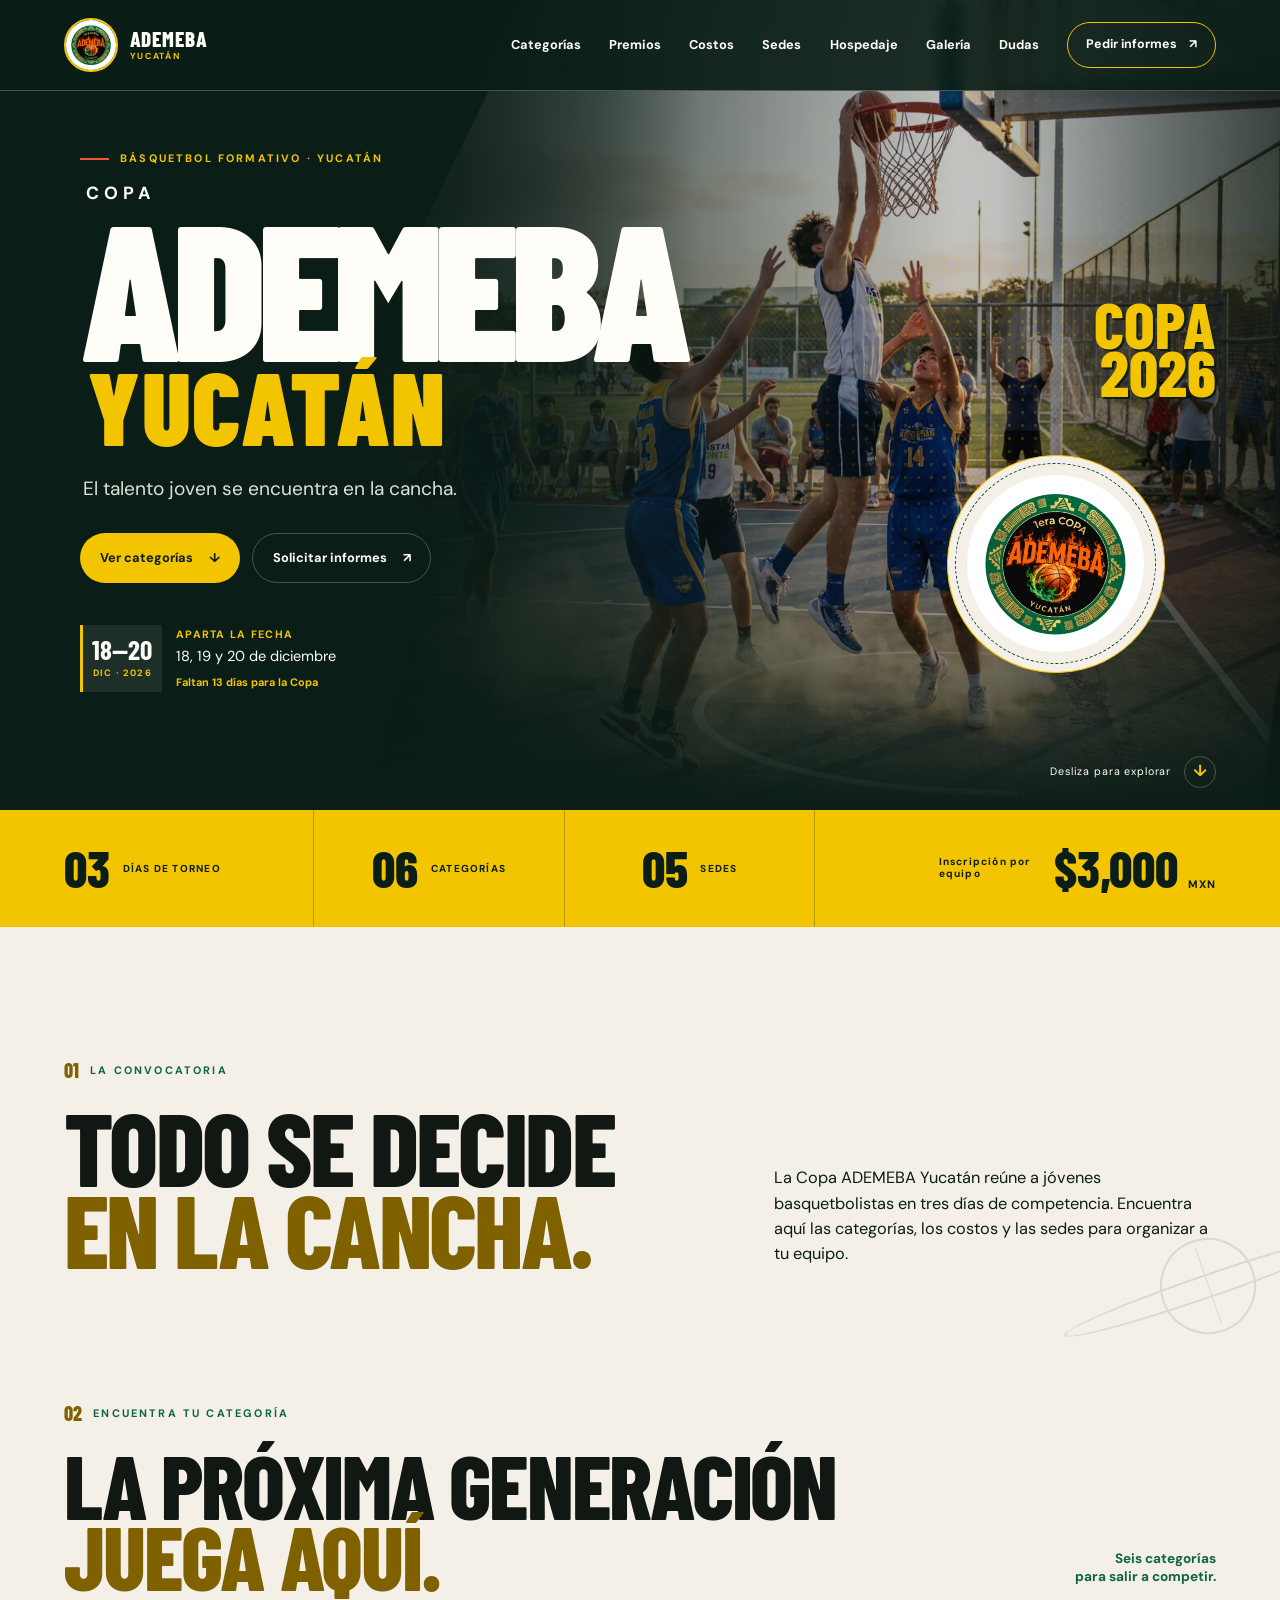
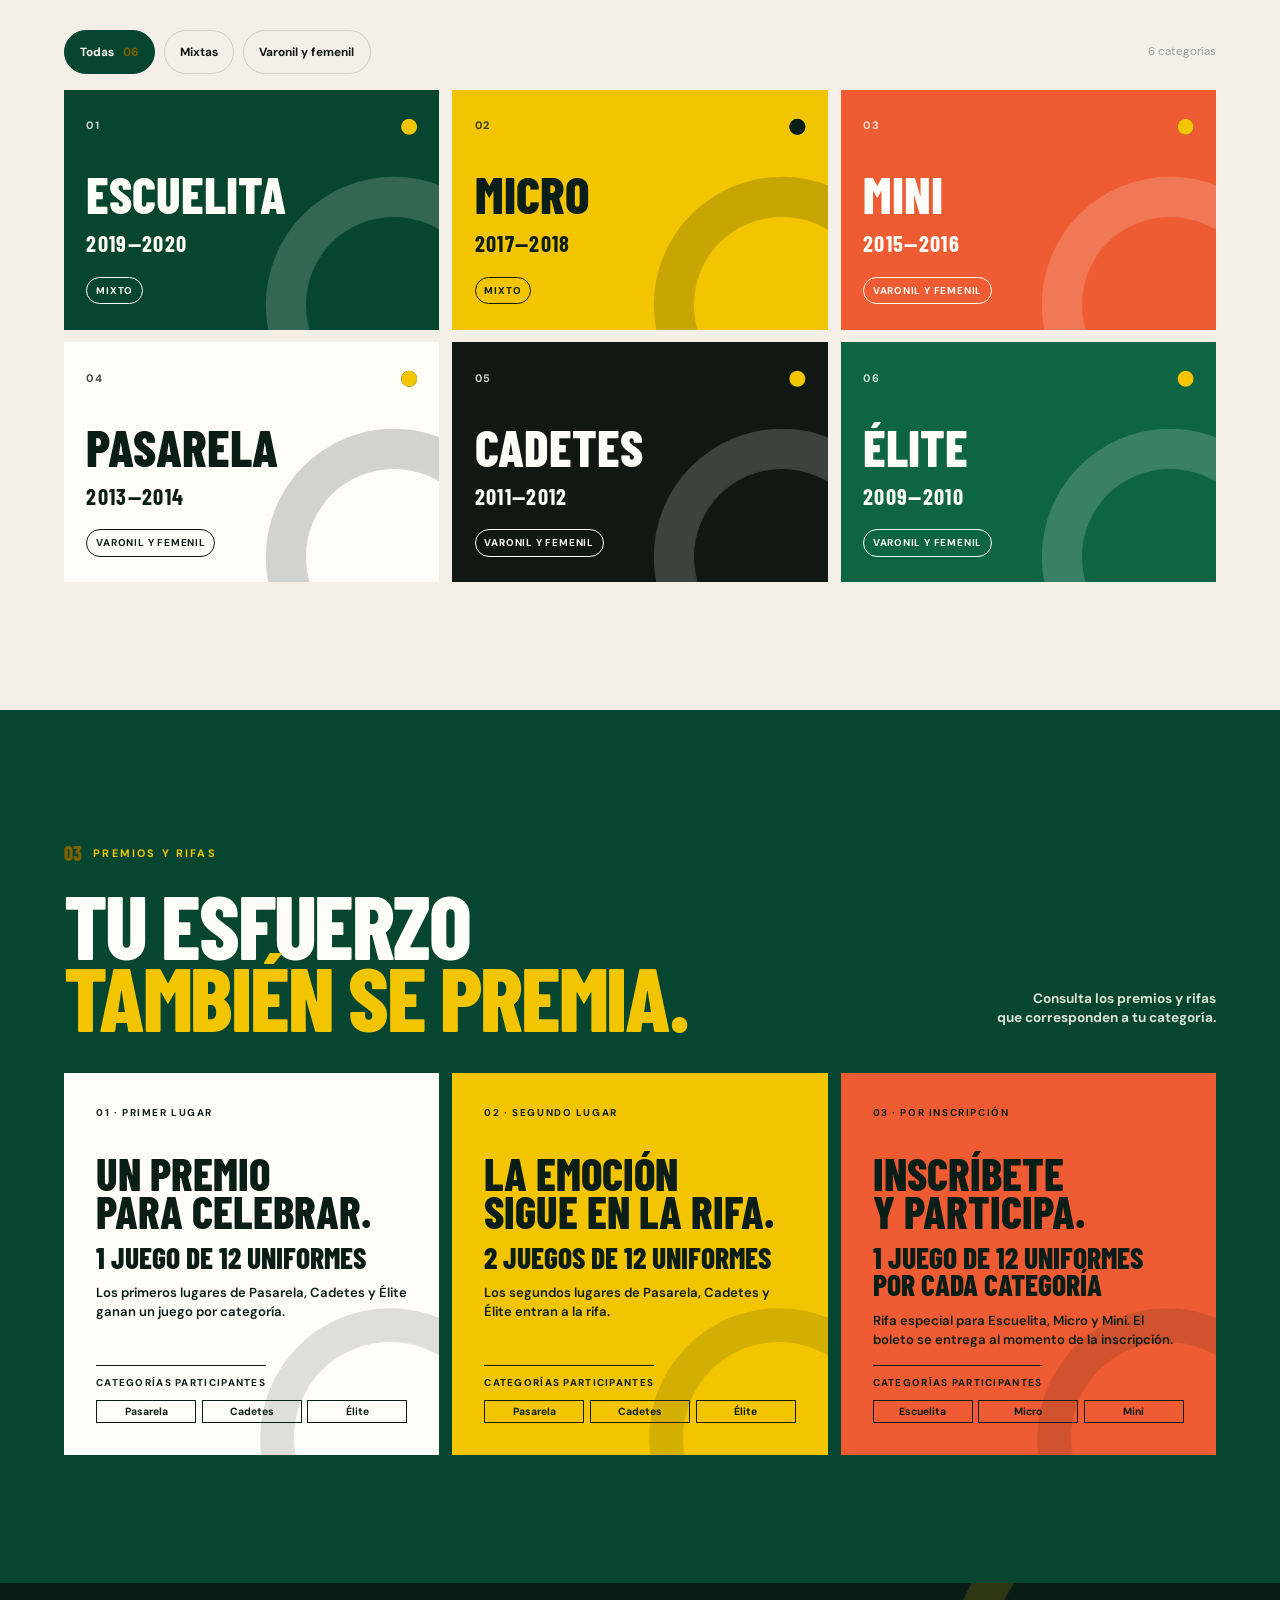
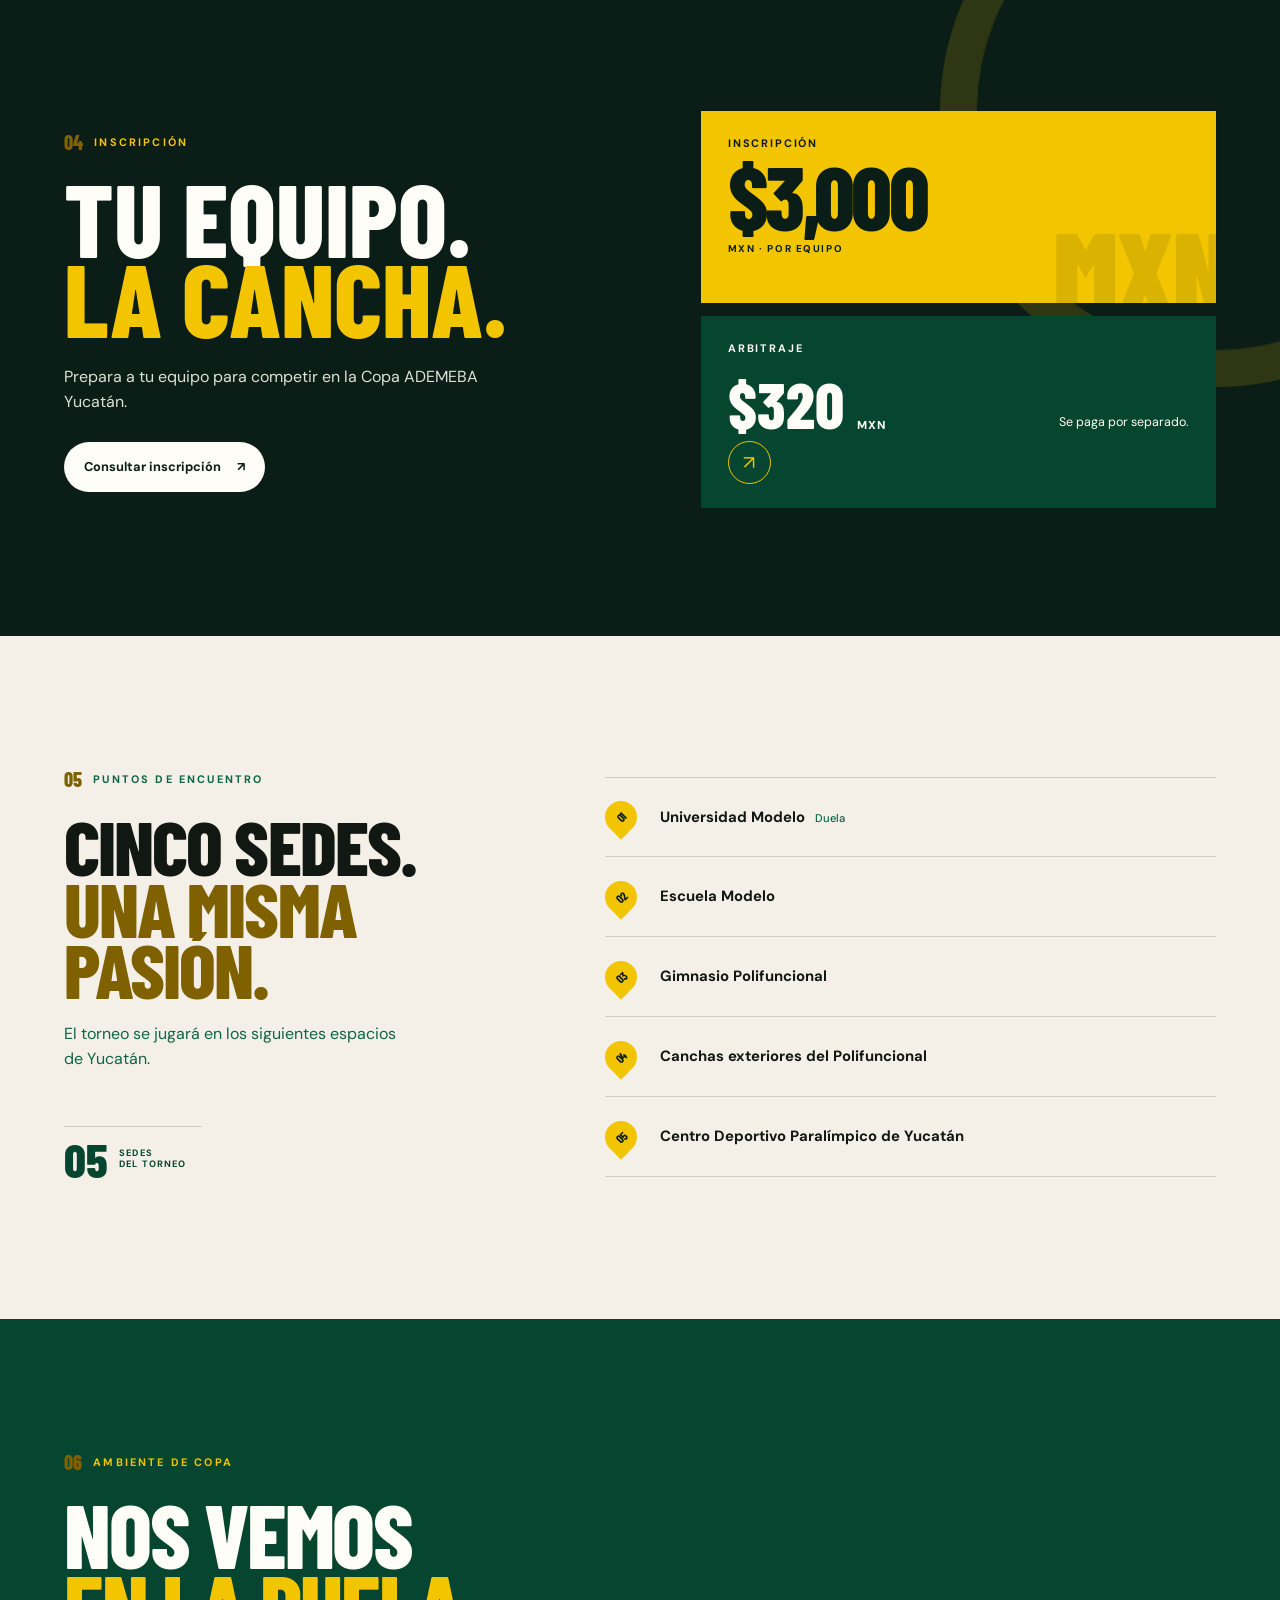
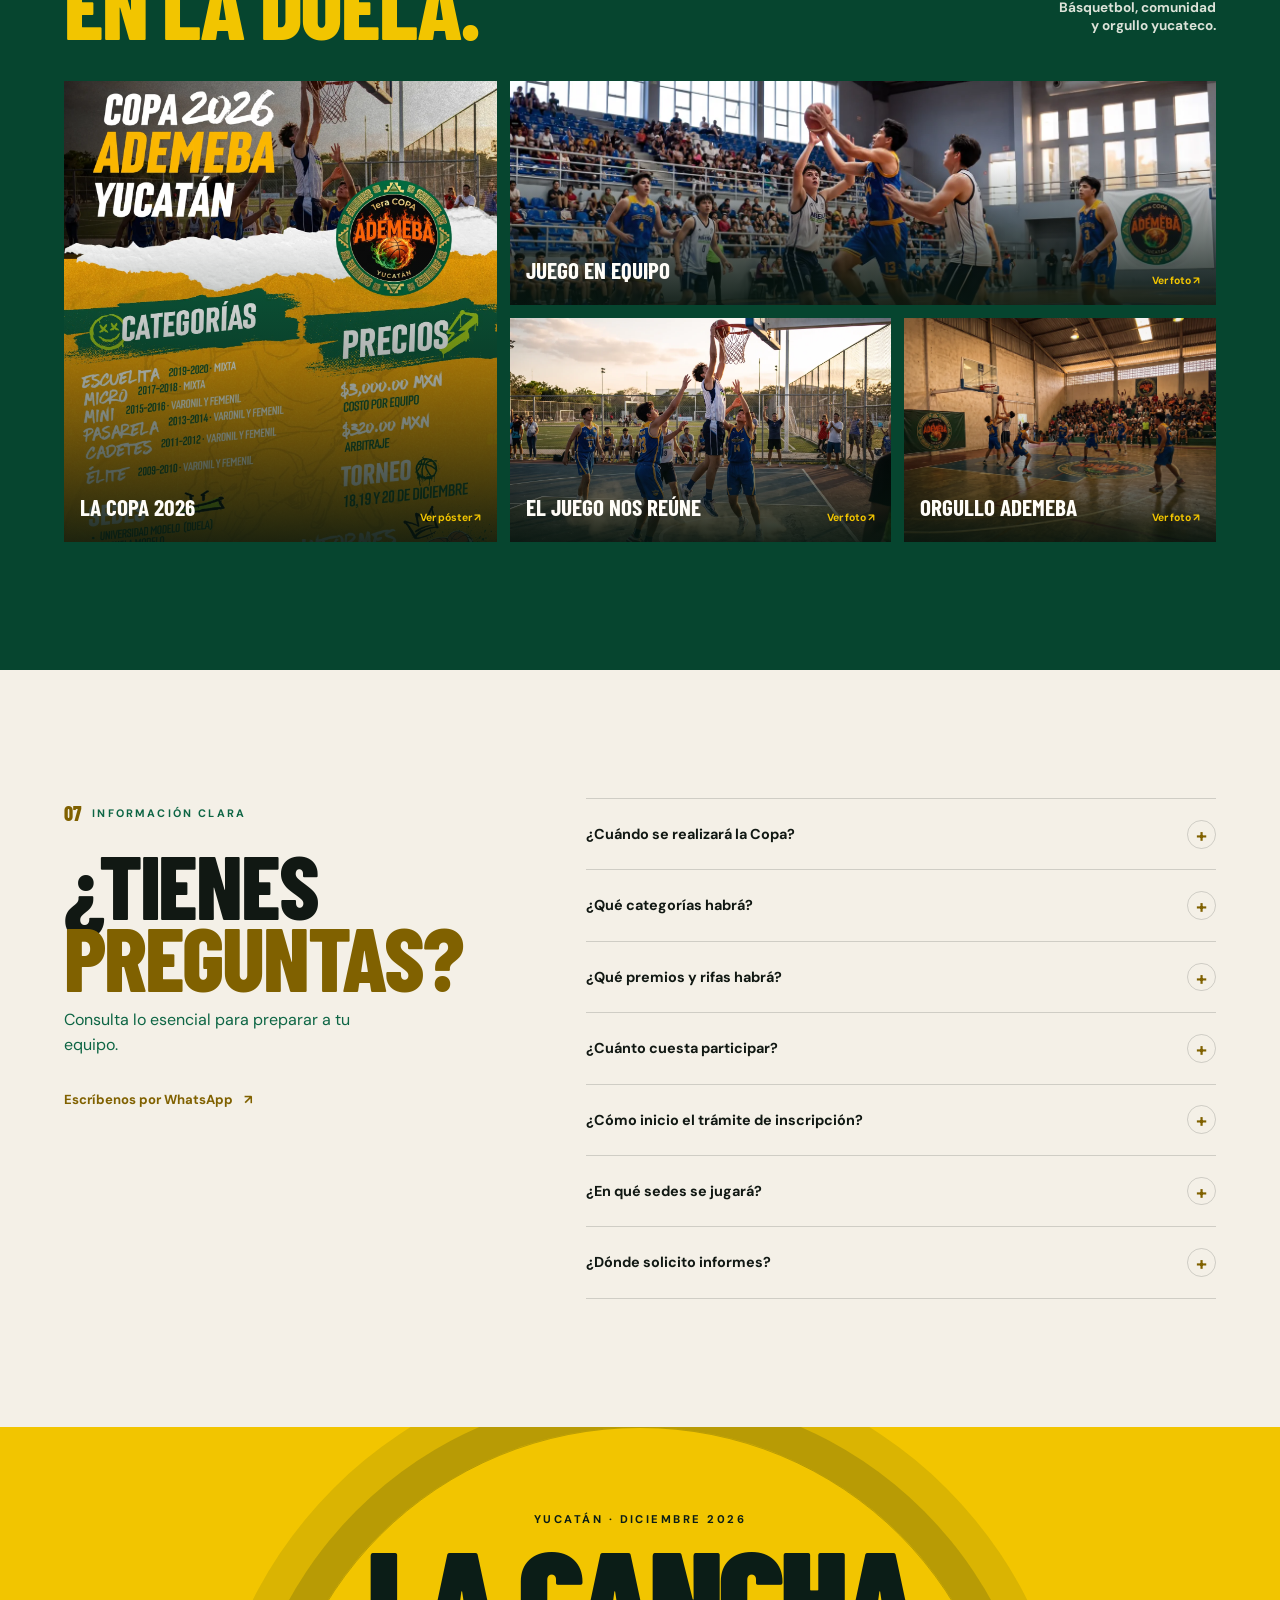
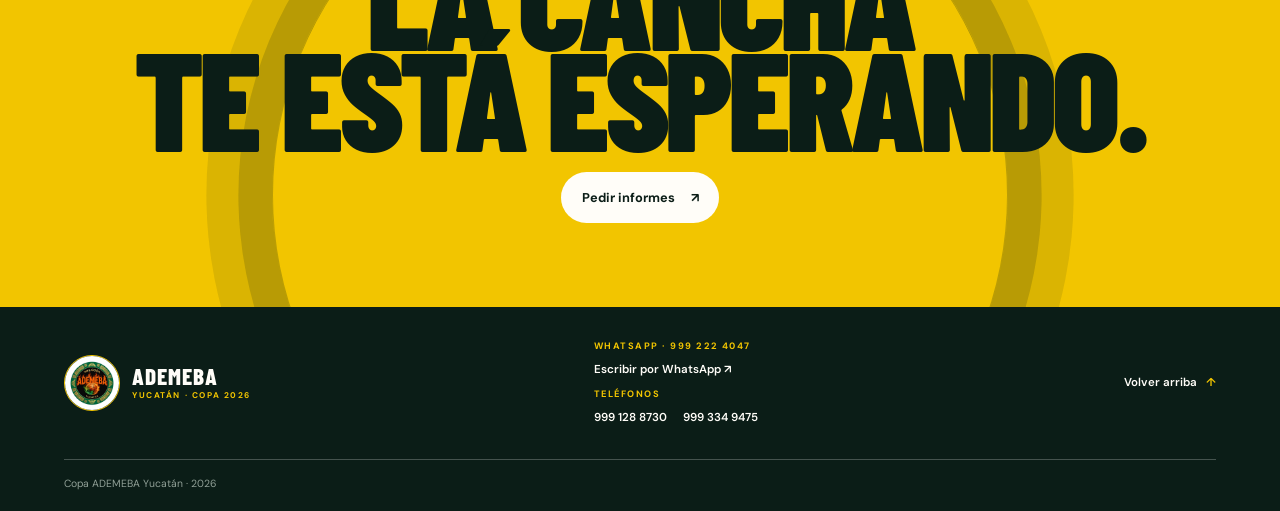
==== commit 3bb7c084: "fix(site): Correct eligible categories for prizes and raffles" ====
--- a/index.html
+++ b/index.html
@@ -127,17 +127,16 @@
         <div class="section-wrap">
           <div class="section-heading prizes-heading">
             <div><p class="section-index"><span>03</span> PREMIOS Y RIFAS</p><h2 id="prizes-title">Tu esfuerzo<br><span>también se premia.</span></h2></div>
-            <p class="section-aside">Todas las categorías<br>tienen oportunidad.</p>
+            <p class="section-aside">Consulta los premios y rifas<br>que corresponden a tu categoría.</p>
           </div>
           <div class="prize-grid">
             <article class="prize-card prize-card--paper">
               <span class="prize-card__number">01 · PRIMER LUGAR</span>
               <h3>Un premio<br>para celebrar.</h3>
               <p class="prize-card__highlight">1 juego de 12 uniformes</p>
-              <p>Todos los primeros lugares de cada categoría ganan un juego.</p>
+              <p>Los primeros lugares de Pasarela, Cadetes y Élite ganan un juego por categoría.</p>
               <span class="prize-card__scope">Categorías participantes</span>
               <ul class="prize-card__categories" aria-label="Categorías participantes">
-                <li>Escuelita</li><li>Micro</li><li>Mini</li>
                 <li>Pasarela</li><li>Cadetes</li><li>Élite</li>
               </ul>
             </article>
@@ -145,10 +144,9 @@
               <span class="prize-card__number">02 · SEGUNDO LUGAR</span>
               <h3>La emoción<br>sigue en la rifa.</h3>
               <p class="prize-card__highlight">2 juegos de 12 uniformes</p>
-              <p>Todos los segundos lugares entran a la rifa.</p>
+              <p>Los segundos lugares de Pasarela, Cadetes y Élite entran a la rifa.</p>
               <span class="prize-card__scope">Categorías participantes</span>
               <ul class="prize-card__categories" aria-label="Categorías participantes">
-                <li>Escuelita</li><li>Micro</li><li>Mini</li>
                 <li>Pasarela</li><li>Cadetes</li><li>Élite</li>
               </ul>
             </article>
@@ -156,11 +154,10 @@
               <span class="prize-card__number">03 · POR INSCRIPCIÓN</span>
               <h3>Inscríbete<br>y participa.</h3>
               <p class="prize-card__highlight">1 juego de 12 uniformes por cada categoría</p>
-              <p>Tu inscripción te da la oportunidad de ganar. El boleto se entrega al momento de la inscripción.</p>
+              <p>Rifa especial para Escuelita, Micro y Mini. El boleto se entrega al momento de la inscripción.</p>
               <span class="prize-card__scope">Categorías participantes</span>
               <ul class="prize-card__categories" aria-label="Categorías participantes">
                 <li>Escuelita</li><li>Micro</li><li>Mini</li>
-                <li>Pasarela</li><li>Cadetes</li><li>Élite</li>
               </ul>
             </article>
           </div>
@@ -236,7 +233,7 @@
         <div class="faq-list">
           <details><summary>¿Cuándo se realizará la Copa?<span aria-hidden="true">+</span></summary><p>Los días 18, 19 y 20 de diciembre de 2026.</p></details>
           <details><summary>¿Qué categorías habrá?<span aria-hidden="true">+</span></summary><p>Escuelita, Micro, Mini, Pasarela, Cadetes y Élite. Escuelita y Micro son mixtas; las demás tienen rama varonil y femenil.</p></details>
-          <details><summary>¿Qué premios y rifas habrá?<span aria-hidden="true">+</span></summary><p>Los primeros lugares de cada categoría ganan un juego de 12 uniformes. Todos los segundos lugares entran a la rifa de 2 juegos de 12 uniformes. Además, al inscribirte participas en la rifa especial de 1 juego de 12 uniformes por cada categoría; el boleto se entrega al momento de la inscripción.</p></details>
+          <details><summary>¿Qué premios y rifas habrá?<span aria-hidden="true">+</span></summary><p>En Pasarela, Cadetes y Élite, los primeros lugares ganan un juego de 12 uniformes por categoría y los segundos lugares entran a la rifa de 2 juegos de 12 uniformes.</p><p>En Escuelita, Micro y Mini, la inscripción da acceso a la rifa especial de 1 juego de 12 uniformes por cada categoría. El boleto se entrega al momento de la inscripción.</p></details>
           <details><summary>¿Cuánto cuesta participar?<span aria-hidden="true">+</span></summary><p>La inscripción cuesta $3,000 MXN por equipo. El arbitraje es de $320 MXN y se paga por separado.</p></details>
           <details><summary>¿Cómo inicio el trámite de inscripción?<span aria-hidden="true">+</span></summary><p>Datos bancarios para iniciar tu trámite de inscripción:</p><dl class="faq-bank-details" aria-label="Datos para transferencia bancaria Banorte"><div><dt>Banco</dt><dd>Banorte</dd></div><div><dt>Titular</dt><dd>Jorge Damian Herrera Canto</dd></div><div><dt>Tarjeta</dt><dd>4189 1400 1574 1019</dd></div><div><dt>Cuenta</dt><dd>0336144232</dd></div><div><dt>CLABE interbancaria</dt><dd>072910003361442325</dd></div></dl><p>Para continuar con tu inscripción o resolver dudas, escríbenos por WhatsApp al 999 222 4047.</p></details>
           <details><summary>¿En qué sedes se jugará?<span aria-hidden="true">+</span></summary><p>Universidad Modelo (duela), Escuela Modelo, Gimnasio Polifuncional, canchas exteriores del Polifuncional y Centro Deportivo Paralímpico de Yucatán.</p></details>
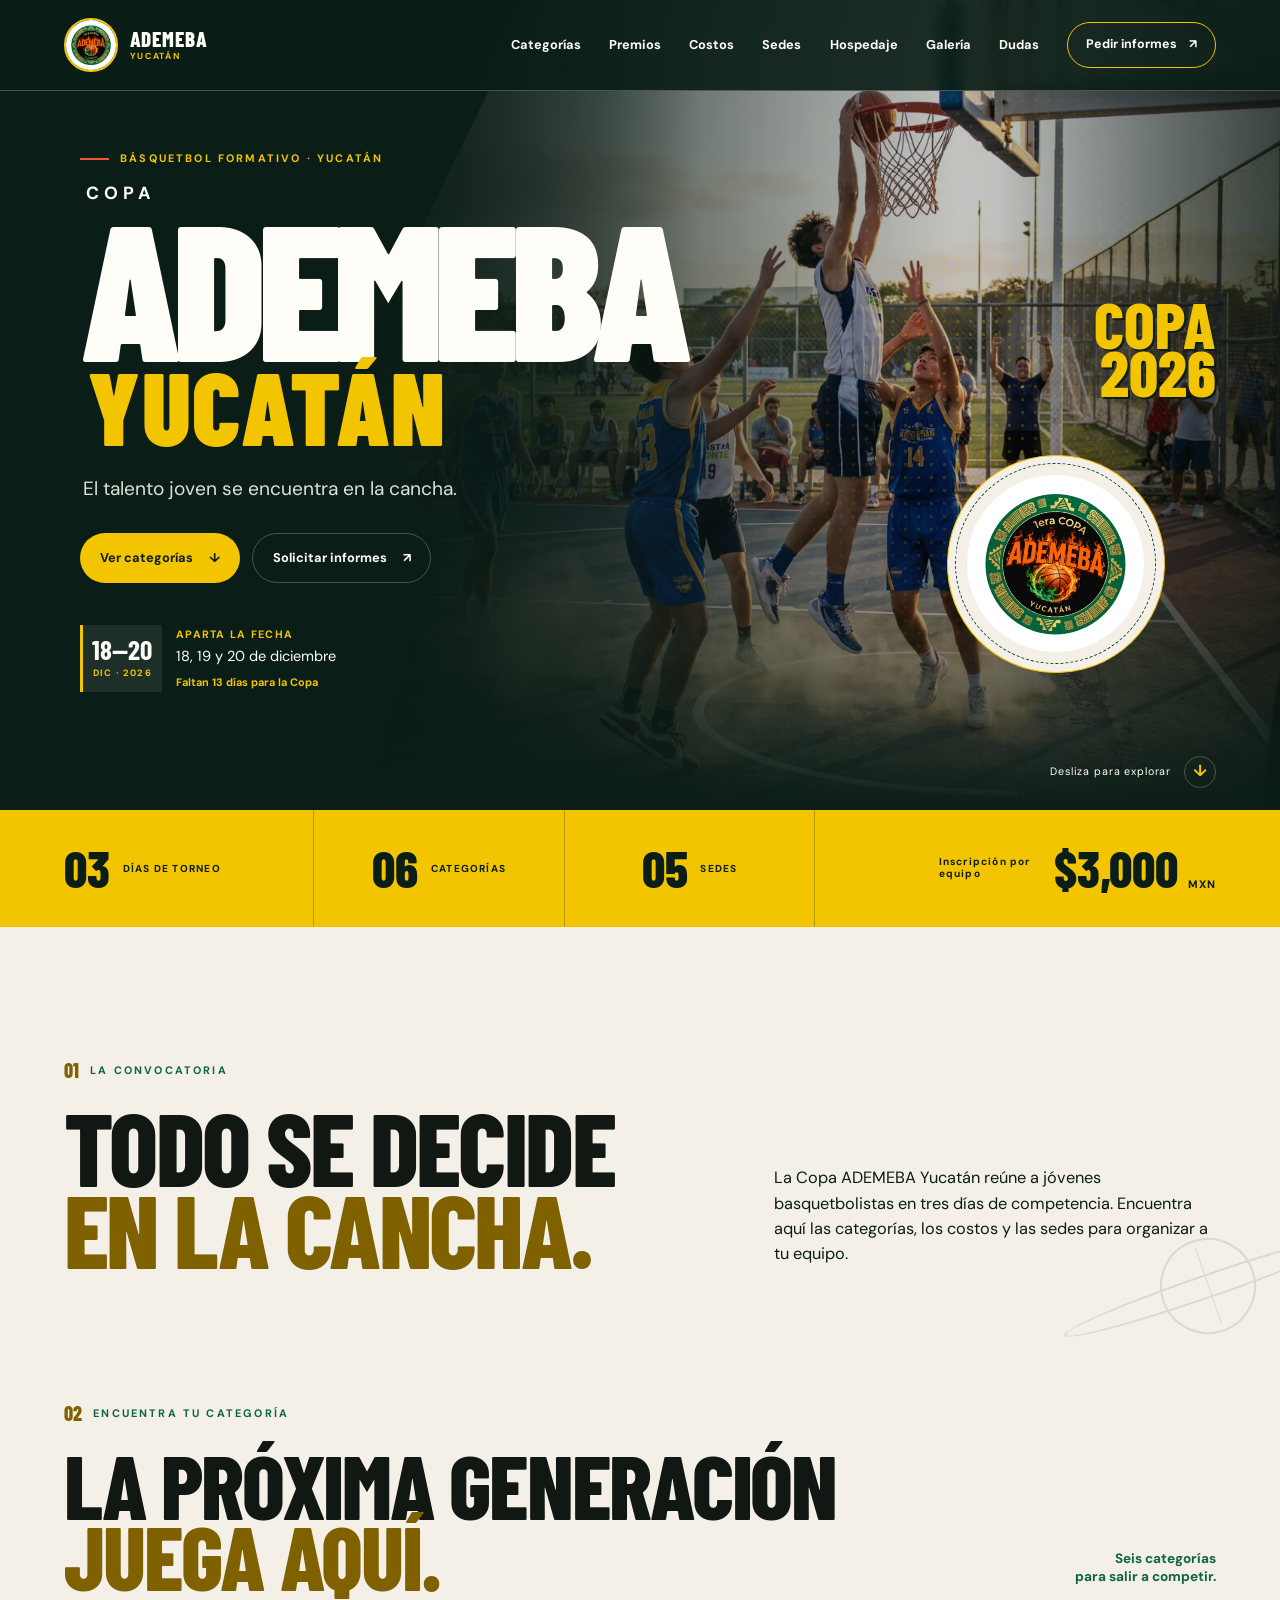
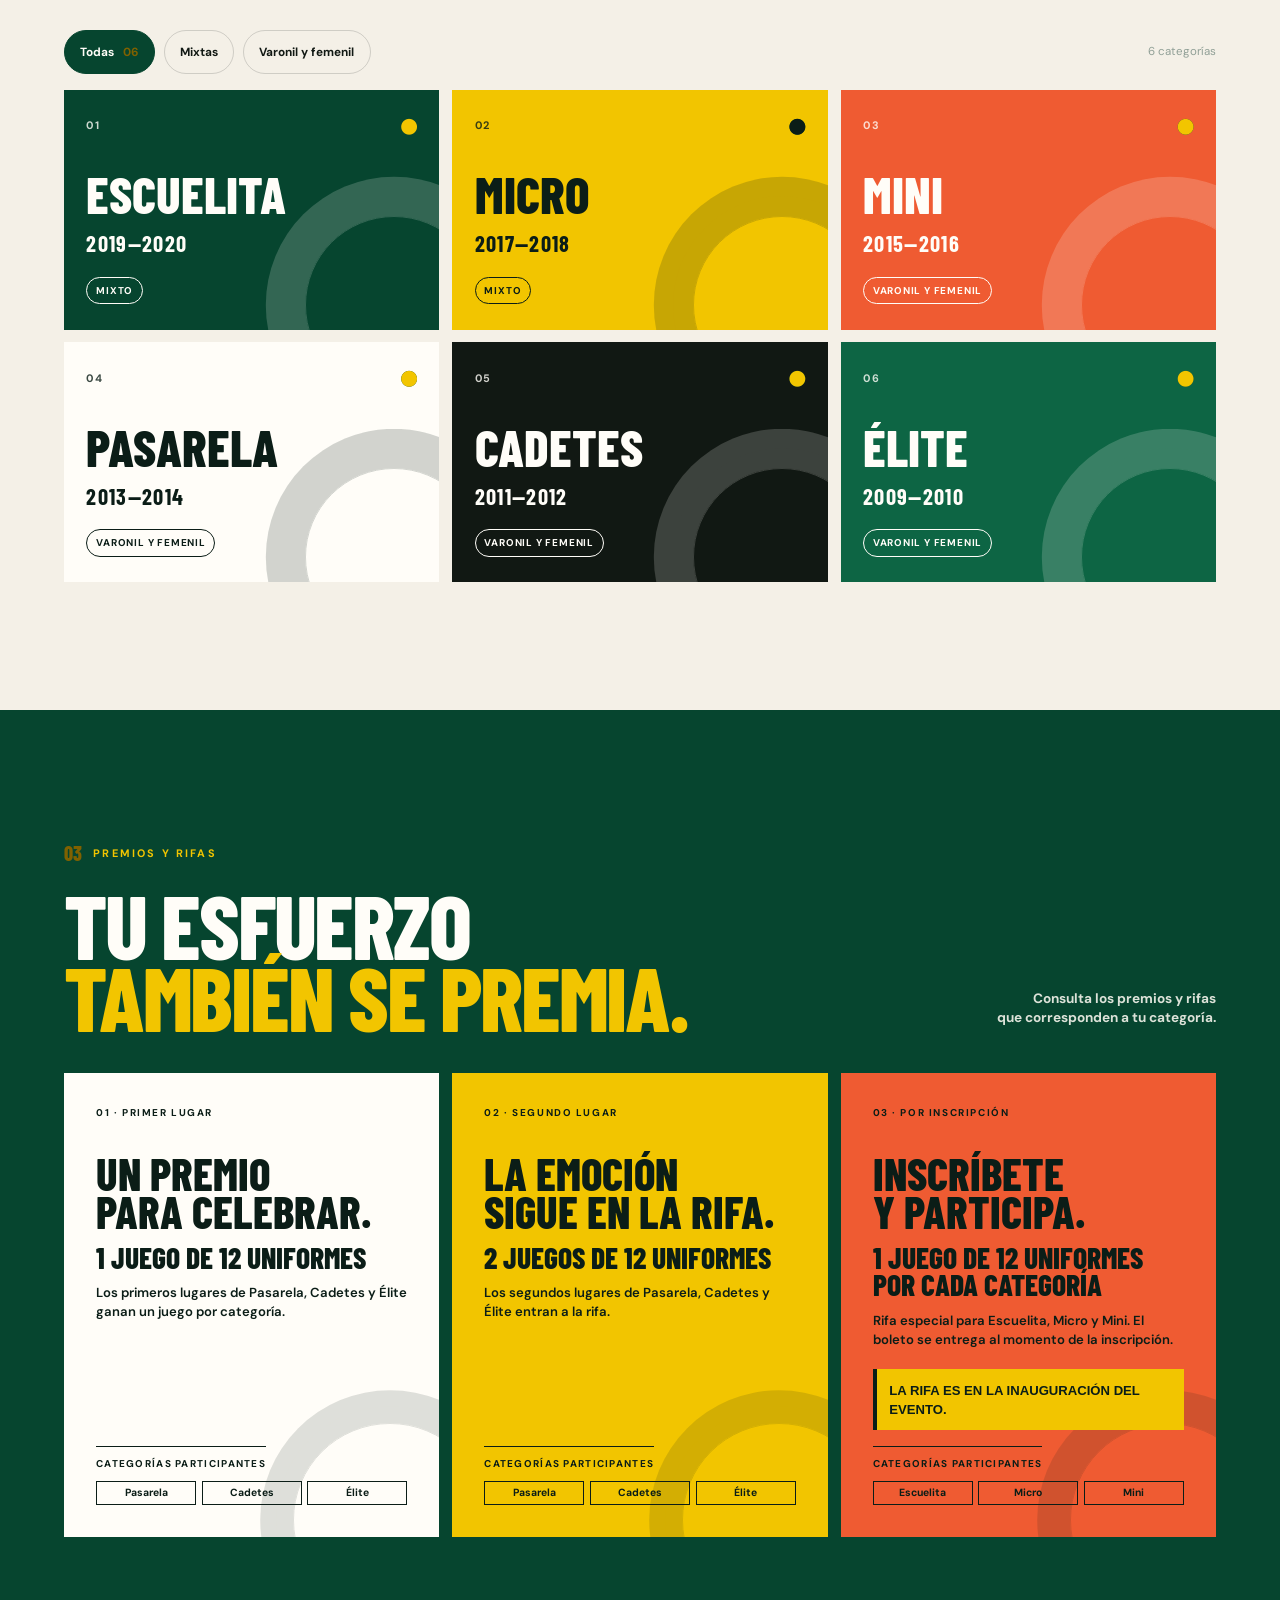
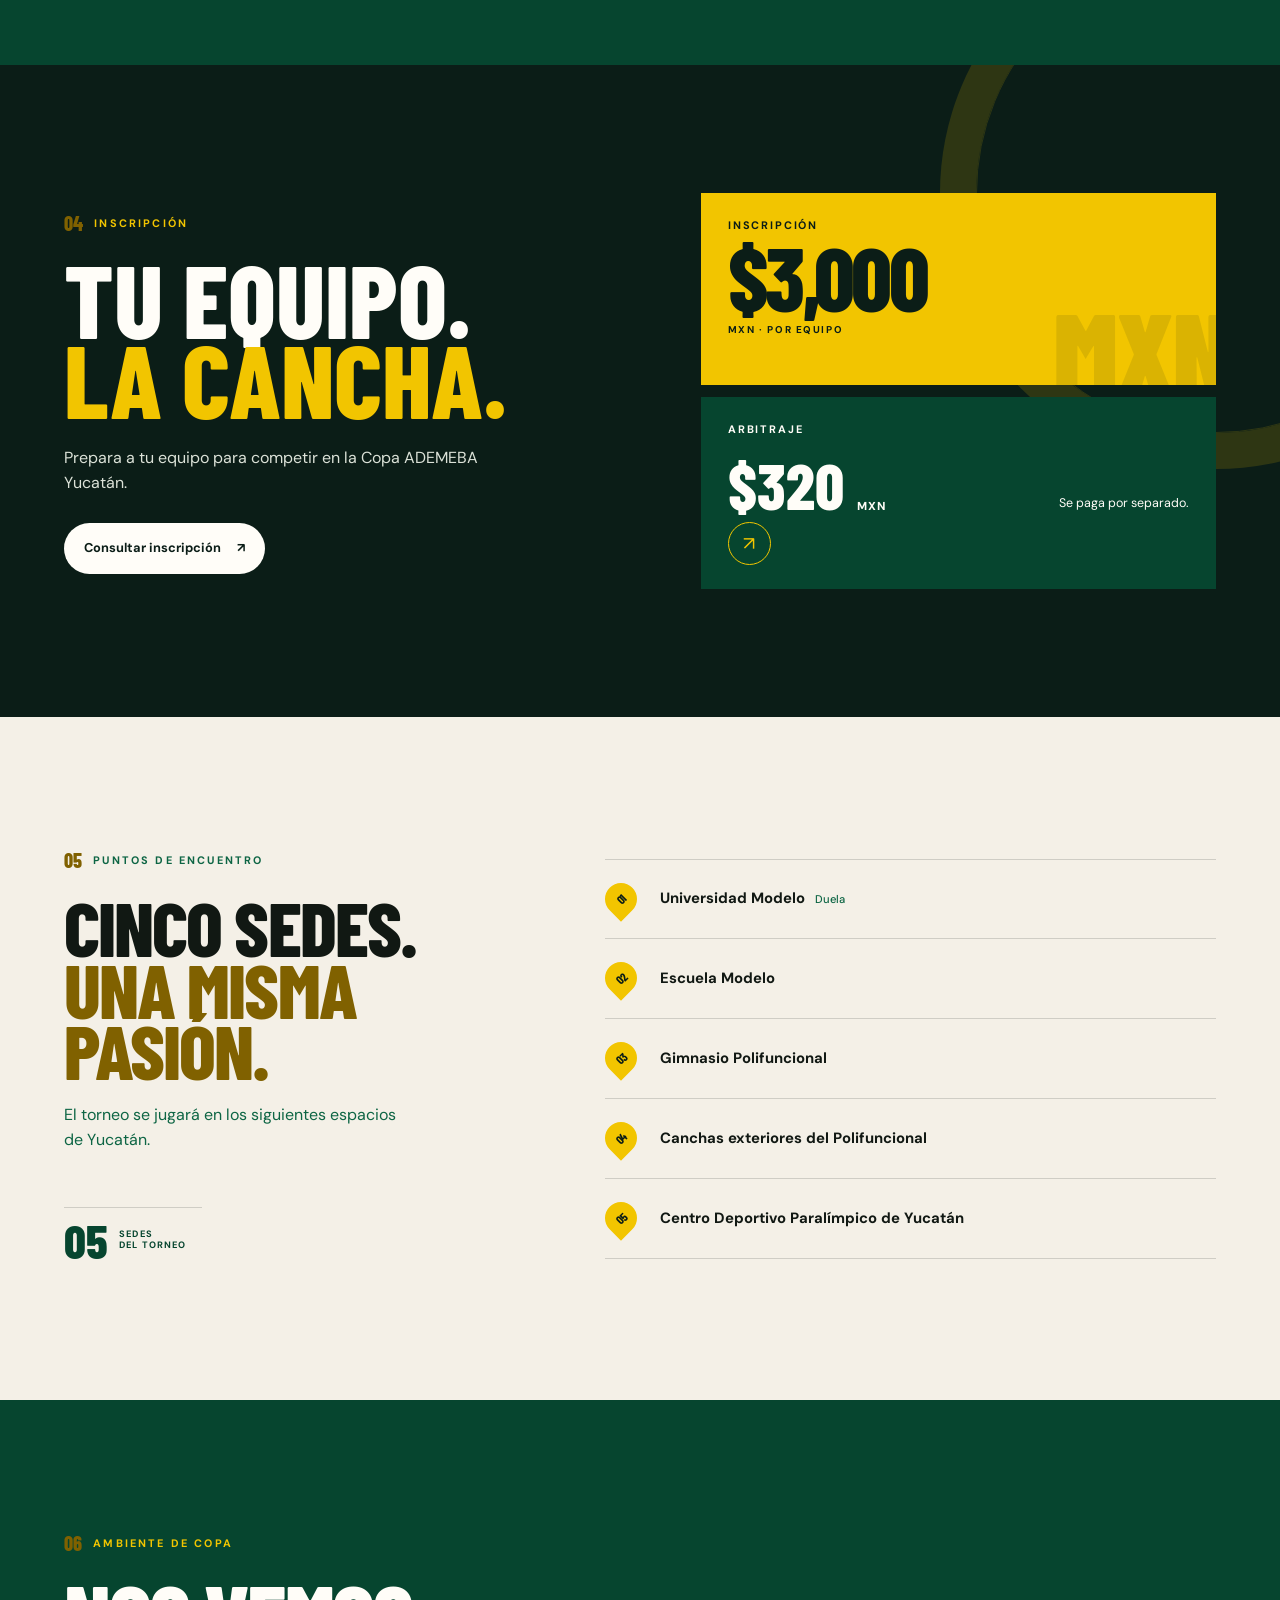
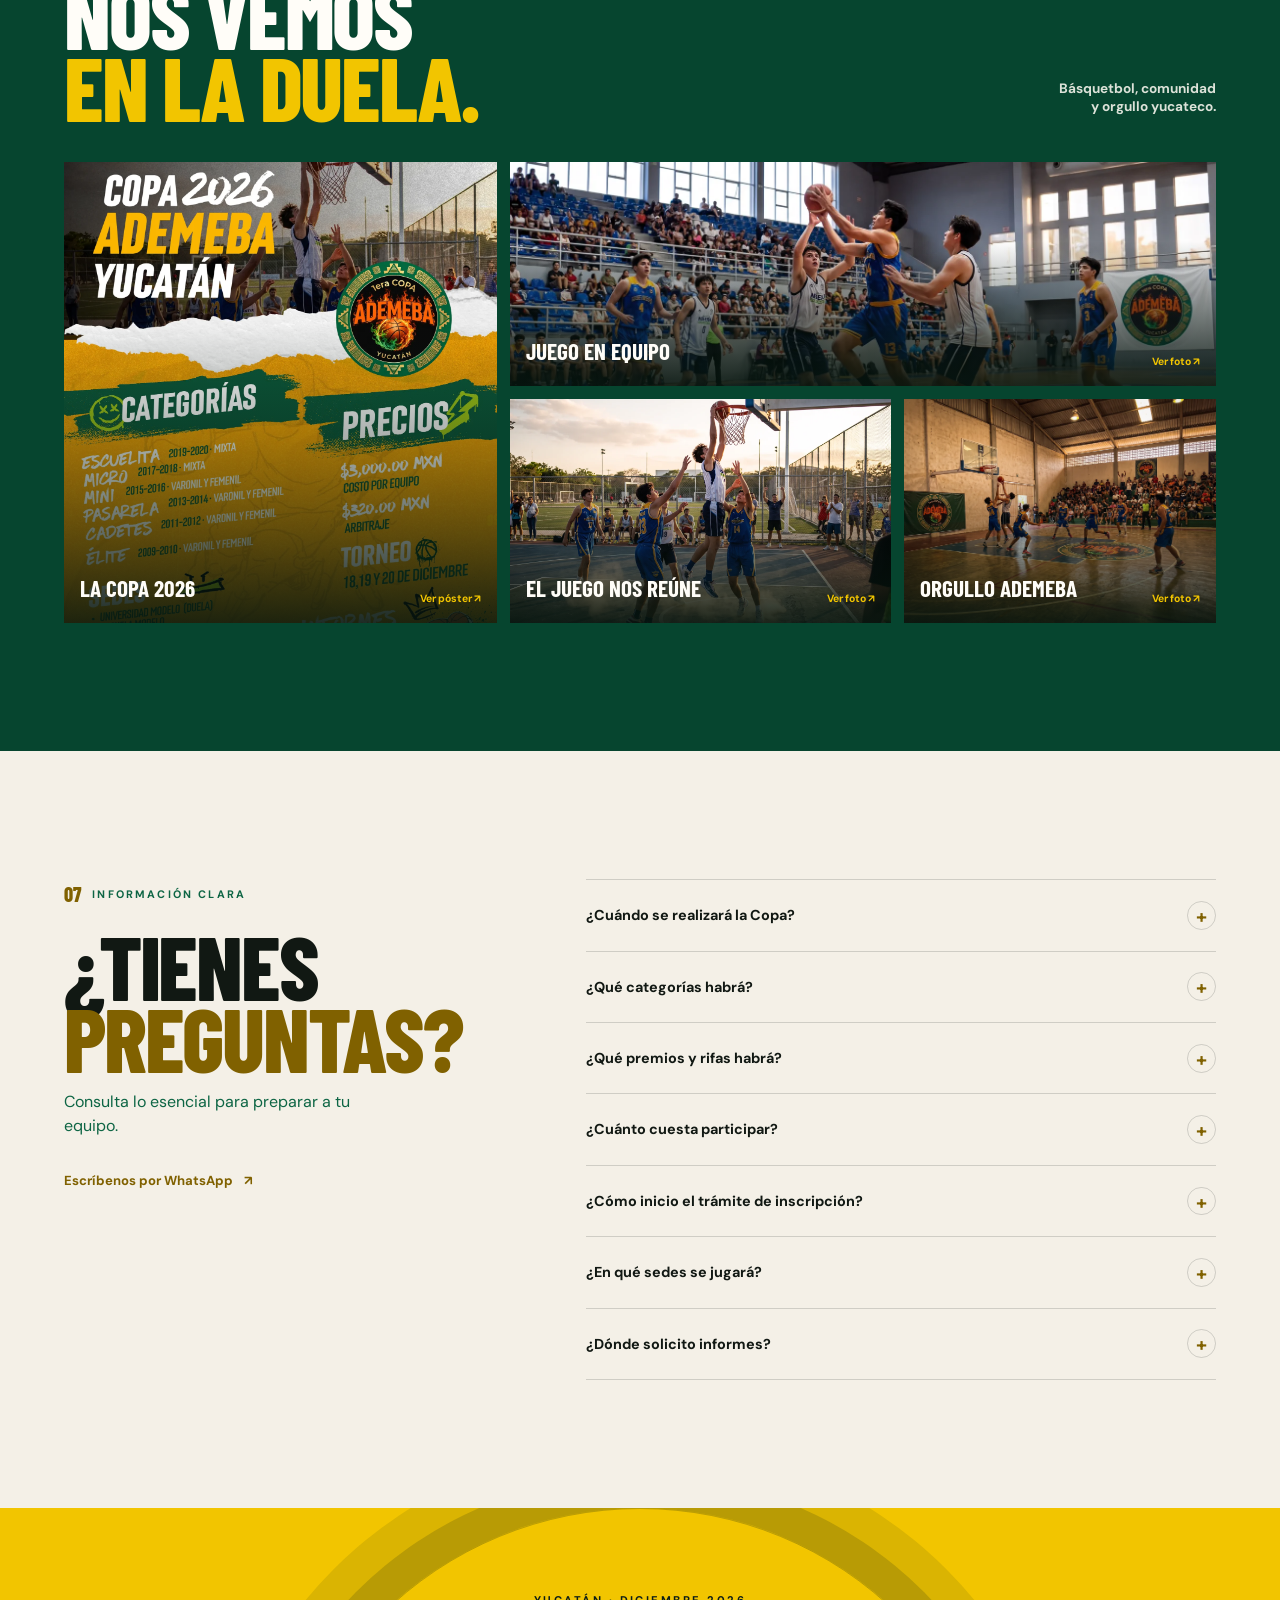
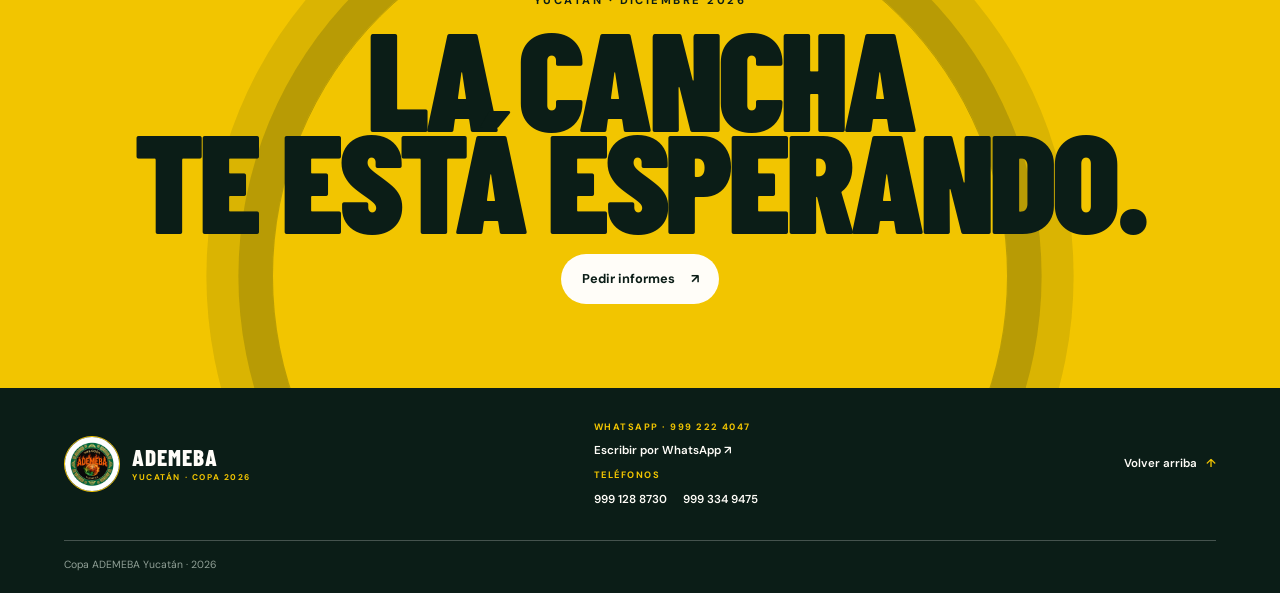
==== commit 5455e82d: "feat(site): Highlight raffle timing on enrollment card" ====
--- a/index.html
+++ b/index.html
@@ -13,7 +13,7 @@
     <link rel="preconnect" href="https://fonts.googleapis.com">
     <link rel="preconnect" href="https://fonts.gstatic.com" crossorigin>
     <link href="https://fonts.googleapis.com/css2?family=Barlow+Condensed:wght@500;600;700;800;900&family=DM+Sans:wght@400;500;600;700&display=swap" rel="stylesheet">
-    <link rel="stylesheet" href="styles.css?v=20261020-premios-categorias">
+    <link rel="stylesheet" href="styles.css?v=20261020-rifa-inauguracion">
     <script src="script.js" defer></script>
   </head>
   <body>
@@ -155,6 +155,7 @@
               <h3>Inscríbete<br>y participa.</h3>
               <p class="prize-card__highlight">1 juego de 12 uniformes por cada categoría</p>
               <p>Rifa especial para Escuelita, Micro y Mini. El boleto se entrega al momento de la inscripción.</p>
+              <p class="prize-card__timing">La rifa es en la inauguración del evento.</p>
               <span class="prize-card__scope">Categorías participantes</span>
               <ul class="prize-card__categories" aria-label="Categorías participantes">
                 <li>Escuelita</li><li>Micro</li><li>Mini</li>
--- a/styles.css
+++ b/styles.css
@@ -162,6 +162,7 @@
 .prize-card__scope { margin-top: auto; padding-top: .6rem; border-top: 1px solid currentColor; font-size: .62rem; font-weight: 700; letter-spacing: .13em; text-transform: uppercase; }
 .prize-card__categories { position: relative; display: grid; width: 100%; grid-template-columns: repeat(3, minmax(0, 1fr)); gap: .35rem; margin: .6rem 0 0; padding: 0; list-style: none; }
 .prize-card__categories li { min-width: 0; padding: .27rem .15rem; border: 1px solid currentColor; font-size: .65rem; font-weight: 700; line-height: 1.2; text-align: center; }
+.prize-card--orange > .prize-card__timing { width: 100%; margin: .1rem 0 1rem; padding: .7rem .8rem; border-left: .25rem solid var(--forest-deep); background: var(--gold); color: var(--forest-deep); font-family: var(--display); font-size: 1.1rem; font-weight: 800; line-height: 1.05; text-transform: uppercase; }
 
 .costs-band { position: relative; overflow: hidden; background: var(--forest-deep); color: var(--white); }
 .costs-wrap { position: relative; display: grid; width: min(100%, 80rem); grid-template-columns: 1fr .9fr; align-items: center; gap: 4rem; margin: auto; padding: var(--section-space) var(--page-gutter); isolation: isolate; }
